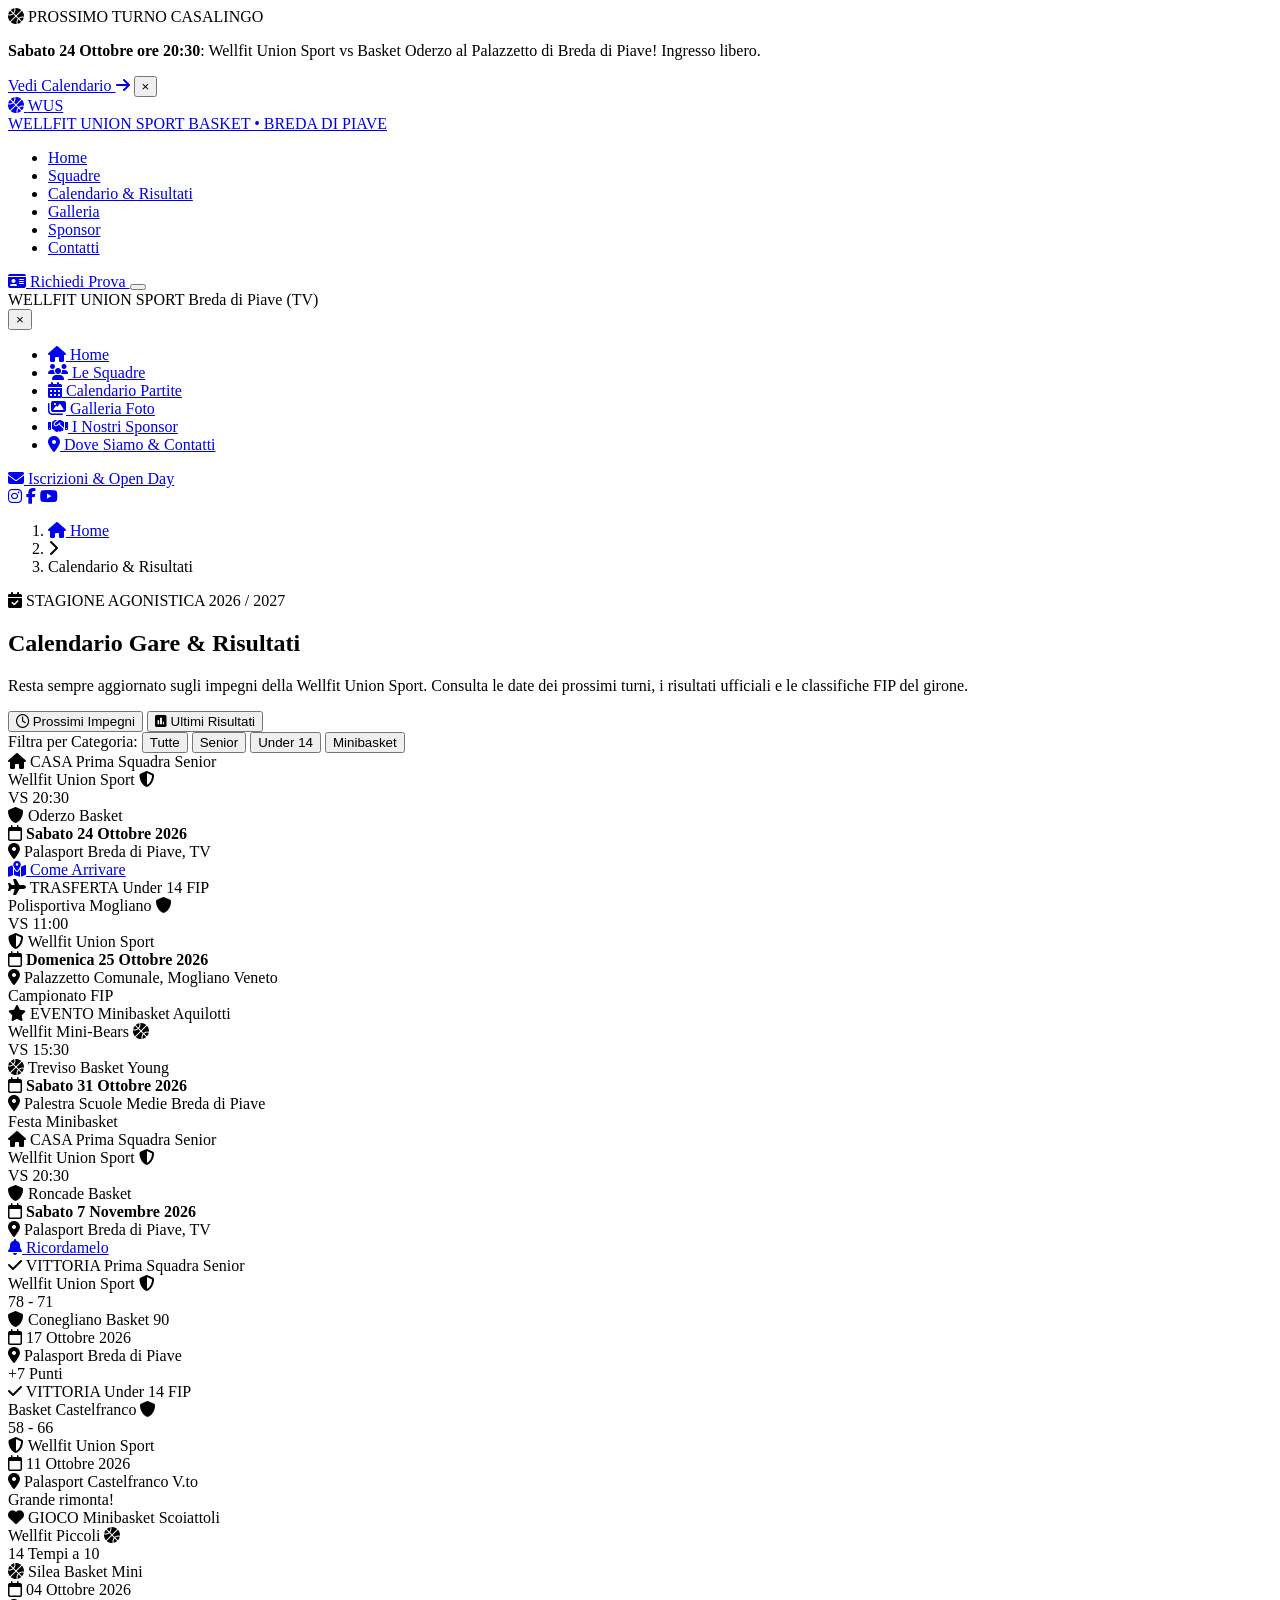
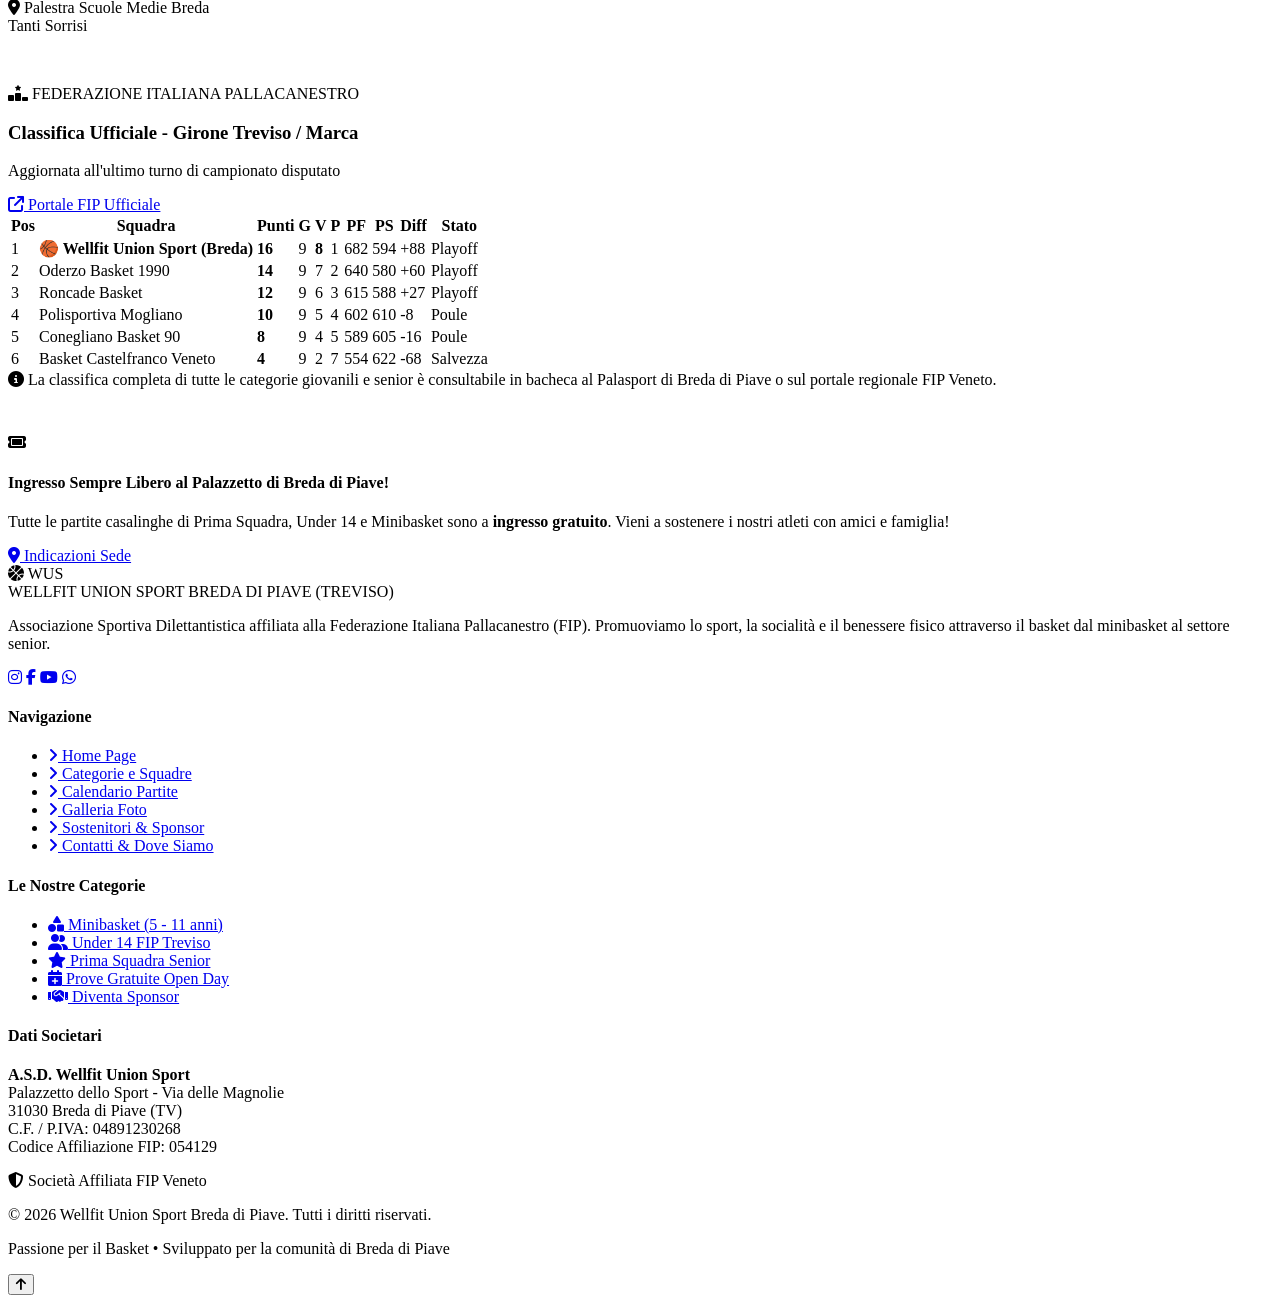
==== calendario.html @ 233f5c5e "Add files via upload" ====
<!DOCTYPE html>
<html lang="it">
<head>
  <meta charset="UTF-8">
  <meta name="viewport" content="width=device-width, initial-scale=1.0">
  <title>Calendario Partite & Classifiche FIP | Wellfit Union Sport Basket</title>
  <meta name="description" content="Calendario completo delle gare, risultati e classifiche ufficiali FIP della Wellfit Union Sport Basket Breda di Piave. Prima Squadra Senior, Under 14 e Minibasket.">
  <meta name="keywords" content="Calendario Basket Treviso, Partite Wellfit Union Sport, Risultati Basket Breda di Piave, Classifica FIP Treviso">
  
  <!-- Open Graph -->
  <meta property="og:title" content="Calendario Partite & Risultati | Wellfit Union Sport">
  <meta property="og:description" content="Tutte le date, gli orari e i risultati delle partite della Wellfit Union Sport al Palazzetto di Breda di Piave e in trasferta.">
  <meta property="og:type" content="website">
  <meta property="og:image" content="assets/images/gallery_action.jpg">

  <!-- Google Fonts: Outfit & Inter -->
  <link rel="preconnect" href="https://fonts.googleapis.com">
  <link rel="preconnect" href="https://fonts.gstatic.com" crossorigin>
  <link href="https://fonts.googleapis.com/css2?family=Inter:wght@300;400;500;600;700&family=Outfit:wght@500;600;700;800;900&display=swap" rel="stylesheet">

  <!-- FontAwesome Icons -->
  <link rel="stylesheet" href="https://cdnjs.cloudflare.com/ajax/libs/font-awesome/6.5.1/css/all.min.css" integrity="sha512-DTOQO9RWCH3ppGqcWaEA1BIZOC6xxalwEsw9c2QQeAIftl+Vegovlnee1c9QX4TctnWMn13TZye+giMm8e2LwA==" crossorigin="anonymous" referrerpolicy="no-referrer" />

  <!-- Main Stylesheet -->
  <link rel="stylesheet" href="css/style.css">
  <link rel="icon" href="data:image/svg+xml,<svg xmlns=%22http://www.w3.org/2000/svg%22 viewBox=%220 0 100 100%22><text y=%22.9em%22 font-size=%2290%22>🏀</text></svg>">
</head>
<body>

  <!-- Top Announcement Bar -->
  <div class="top-announcement-bar" id="announcementBar">
    <div class="container announcement-inner">
      <span class="announcement-badge"><i class="fa-solid fa-basketball fa-spin"></i> PROSSIMO TURNO CASALINGO</span>
      <p class="announcement-text">
        <strong>Sabato 24 Ottobre ore 20:30</strong>: Wellfit Union Sport vs Basket Oderzo al Palazzetto di Breda di Piave! Ingresso libero.
      </p>
      <a href="calendario.html" class="announcement-link">Vedi Calendario <i class="fa-solid fa-arrow-right"></i></a>
      <button class="announcement-close" id="closeAnnouncement" aria-label="Chiudi avviso">&times;</button>
    </div>
  </div>

  <!-- Main Navigation Bar -->
  <header class="site-header" id="mainHeader">
    <div class="container header-container">
      <a href="index.html" class="brand-logo" aria-label="Wellfit Union Sport Home">
        <div class="logo-shield">
          <i class="fa-solid fa-basketball logo-ball-icon"></i>
          <span class="logo-wings">WUS</span>
        </div>
        <div class="brand-text">
          <span class="brand-name">WELLFIT <span class="accent-color">UNION SPORT</span></span>
          <span class="brand-sub">BASKET • BREDA DI PIAVE</span>
        </div>
      </a>

      <!-- Desktop Nav -->
      <nav class="desktop-nav" aria-label="Navigazione principale">
        <ul class="nav-links">
          <li><a href="index.html" class="nav-link">Home</a></li>
          <li><a href="squadre.html" class="nav-link">Squadre</a></li>
          <li><a href="calendario.html" class="nav-link active">Calendario & Risultati</a></li>
          <li><a href="galleria.html" class="nav-link">Galleria</a></li>
          <li><a href="sponsor.html" class="nav-link">Sponsor</a></li>
          <li><a href="contatti.html" class="nav-link">Contatti</a></li>
        </ul>
      </nav>

      <div class="header-actions">
        <a href="contatti.html" class="btn btn-primary btn-sm header-cta">
          <i class="fa-solid fa-id-card"></i> Richiedi Prova
        </a>
        <button class="mobile-toggle-btn" id="mobileMenuBtn" aria-label="Apri menu navigazione">
          <span class="bar"></span>
          <span class="bar"></span>
          <span class="bar"></span>
        </button>
      </div>
    </div>

    <!-- Mobile Navigation Drawer -->
    <div class="mobile-drawer" id="mobileDrawer">
      <div class="mobile-drawer-header">
        <div class="brand-text">
          <span class="brand-name">WELLFIT <span class="accent-color">UNION SPORT</span></span>
          <span class="brand-sub">Breda di Piave (TV)</span>
        </div>
        <button class="drawer-close-btn" id="closeDrawerBtn" aria-label="Chiudi menu">&times;</button>
      </div>
      <ul class="mobile-nav-links">
        <li><a href="index.html" class="mobile-nav-link"><i class="fa-solid fa-house"></i> Home</a></li>
        <li><a href="squadre.html" class="mobile-nav-link"><i class="fa-solid fa-users"></i> Le Squadre</a></li>
        <li><a href="calendario.html" class="mobile-nav-link active"><i class="fa-solid fa-calendar-days"></i> Calendario Partite</a></li>
        <li><a href="galleria.html" class="mobile-nav-link"><i class="fa-solid fa-images"></i> Galleria Foto</a></li>
        <li><a href="sponsor.html" class="mobile-nav-link"><i class="fa-solid fa-handshake"></i> I Nostri Sponsor</a></li>
        <li><a href="contatti.html" class="mobile-nav-link"><i class="fa-solid fa-location-dot"></i> Dove Siamo & Contatti</a></li>
      </ul>
      <div class="mobile-drawer-footer">
        <a href="contatti.html" class="btn btn-primary btn-block">
          <i class="fa-solid fa-envelope"></i> Iscrizioni & Open Day
        </a>
        <div class="mobile-socials">
          <a href="https://instagram.com" target="_blank" rel="noopener" aria-label="Instagram"><i class="fa-brands fa-instagram"></i></a>
          <a href="https://facebook.com" target="_blank" rel="noopener" aria-label="Facebook"><i class="fa-brands fa-facebook-f"></i></a>
          <a href="https://youtube.com" target="_blank" rel="noopener" aria-label="YouTube"><i class="fa-brands fa-youtube"></i></a>
        </div>
      </div>
    </div>
    <div class="mobile-overlay" id="mobileOverlay"></div>
  </header>

  <main>
    <!-- Subpage Banner -->
    <section class="page-banner">
      <div class="container page-banner-inner">
        <nav class="breadcrumb-nav" aria-label="Percorso di navigazione">
          <ol class="breadcrumb-list">
            <li><a href="index.html"><i class="fa-solid fa-house"></i> Home</a></li>
            <li class="separator"><i class="fa-solid fa-chevron-right"></i></li>
            <li class="active">Calendario & Risultati</li>
          </ol>
        </nav>
        <span class="page-banner-badge"><i class="fa-solid fa-calendar-check"></i> STAGIONE AGONISTICA 2026 / 2027</span>
        <h1 class="page-banner-title">Calendario <span class="gradient-text">Gare & Risultati</span></h1>
        <p class="page-banner-desc">
          Resta sempre aggiornato sugli impegni della Wellfit Union Sport. Consulta le date dei prossimi turni, i risultati ufficiali e le classifiche FIP del girone.
        </p>
      </div>
    </section>

    <!-- Calendario Gare e Risultati -->
    <section class="section section-calendar" id="calendario">
      <div class="container">
        
        <!-- Match Tabs Control -->
        <div class="schedule-controls">
          <div class="tab-group" role="tablist">
            <button class="tab-btn active" data-filter-status="upcoming" role="tab" aria-selected="true">
              <i class="fa-regular fa-clock"></i> Prossimi Impegni
            </button>
            <button class="tab-btn" data-filter-status="results" role="tab" aria-selected="false">
              <i class="fa-solid fa-square-poll-vertical"></i> Ultimi Risultati
            </button>
          </div>

          <div class="category-filters">
            <span class="filter-label">Filtra per Categoria:</span>
            <button class="filter-pill active" data-category-filter="all">Tutte</button>
            <button class="filter-pill" data-category-filter="senior">Senior</button>
            <button class="filter-pill" data-category-filter="under14">Under 14</button>
            <button class="filter-pill" data-category-filter="minibasket">Minibasket</button>
          </div>
        </div>

        <!-- Matches Cards Container -->
        <div class="matches-list" id="matchesContainer">
          
          <!-- Upcoming 1 (Senior - Casa) -->
          <div class="match-card upcoming" data-team="senior">
            <div class="match-status-col">
              <span class="match-badge badge-home"><i class="fa-solid fa-house"></i> CASA</span>
              <span class="match-category">Prima Squadra Senior</span>
            </div>
            <div class="match-teams-col">
              <div class="team-side team-home">
                <span class="team-name highlight">Wellfit Union Sport</span>
                <span class="team-logo-small"><i class="fa-solid fa-shield-halved"></i></span>
              </div>
              <div class="match-vs-box">
                <span class="vs-text">VS</span>
                <span class="match-time-tag">20:30</span>
              </div>
              <div class="team-side team-away">
                <span class="team-logo-small"><i class="fa-solid fa-shield"></i></span>
                <span class="team-name">Oderzo Basket</span>
              </div>
            </div>
            <div class="match-meta-col">
              <div class="meta-row"><i class="fa-regular fa-calendar"></i> <strong>Sabato 24 Ottobre 2026</strong></div>
              <div class="meta-row"><i class="fa-solid fa-location-dot"></i> Palasport Breda di Piave, TV</div>
            </div>
            <div class="match-action-col">
              <a href="contatti.html" class="btn btn-outline btn-xs"><i class="fa-solid fa-map-location-dot"></i> Come Arrivare</a>
            </div>
          </div>

          <!-- Upcoming 2 (Under 14 - Trasferta) -->
          <div class="match-card upcoming" data-team="under14">
            <div class="match-status-col">
              <span class="match-badge badge-away"><i class="fa-solid fa-plane"></i> TRASFERTA</span>
              <span class="match-category">Under 14 FIP</span>
            </div>
            <div class="match-teams-col">
              <div class="team-side team-home">
                <span class="team-name">Polisportiva Mogliano</span>
                <span class="team-logo-small"><i class="fa-solid fa-shield"></i></span>
              </div>
              <div class="match-vs-box">
                <span class="vs-text">VS</span>
                <span class="match-time-tag">11:00</span>
              </div>
              <div class="team-side team-away">
                <span class="team-logo-small"><i class="fa-solid fa-shield-halved"></i></span>
                <span class="team-name highlight">Wellfit Union Sport</span>
              </div>
            </div>
            <div class="match-meta-col">
              <div class="meta-row"><i class="fa-regular fa-calendar"></i> <strong>Domenica 25 Ottobre 2026</strong></div>
              <div class="meta-row"><i class="fa-solid fa-location-dot"></i> Palazzetto Comunale, Mogliano Veneto</div>
            </div>
            <div class="match-action-col">
              <span class="badge-tag info">Campionato FIP</span>
            </div>
          </div>

          <!-- Upcoming 3 (Minibasket - Casa) -->
          <div class="match-card upcoming" data-team="minibasket">
            <div class="match-status-col">
              <span class="match-badge badge-home"><i class="fa-solid fa-star"></i> EVENTO</span>
              <span class="match-category">Minibasket Aquilotti</span>
            </div>
            <div class="match-teams-col">
              <div class="team-side team-home">
                <span class="team-name highlight">Wellfit Mini-Bears</span>
                <span class="team-logo-small"><i class="fa-solid fa-basketball"></i></span>
              </div>
              <div class="match-vs-box">
                <span class="vs-text">VS</span>
                <span class="match-time-tag">15:30</span>
              </div>
              <div class="team-side team-away">
                <span class="team-logo-small"><i class="fa-solid fa-basketball"></i></span>
                <span class="team-name">Treviso Basket Young</span>
              </div>
            </div>
            <div class="match-meta-col">
              <div class="meta-row"><i class="fa-regular fa-calendar"></i> <strong>Sabato 31 Ottobre 2026</strong></div>
              <div class="meta-row"><i class="fa-solid fa-location-dot"></i> Palestra Scuole Medie Breda di Piave</div>
            </div>
            <div class="match-action-col">
              <span class="badge-tag accent">Festa Minibasket</span>
            </div>
          </div>

          <!-- Upcoming 4 (Senior - Casa) -->
          <div class="match-card upcoming" data-team="senior">
            <div class="match-status-col">
              <span class="match-badge badge-home"><i class="fa-solid fa-house"></i> CASA</span>
              <span class="match-category">Prima Squadra Senior</span>
            </div>
            <div class="match-teams-col">
              <div class="team-side team-home">
                <span class="team-name highlight">Wellfit Union Sport</span>
                <span class="team-logo-small"><i class="fa-solid fa-shield-halved"></i></span>
              </div>
              <div class="match-vs-box">
                <span class="vs-text">VS</span>
                <span class="match-time-tag">20:30</span>
              </div>
              <div class="team-side team-away">
                <span class="team-logo-small"><i class="fa-solid fa-shield"></i></span>
                <span class="team-name">Roncade Basket</span>
              </div>
            </div>
            <div class="match-meta-col">
              <div class="meta-row"><i class="fa-regular fa-calendar"></i> <strong>Sabato 7 Novembre 2026</strong></div>
              <div class="meta-row"><i class="fa-solid fa-location-dot"></i> Palasport Breda di Piave, TV</div>
            </div>
            <div class="match-action-col">
              <a href="contatti.html" class="btn btn-outline btn-xs"><i class="fa-solid fa-bell"></i> Ricordamelo</a>
            </div>
          </div>

          <!-- Result 1 (Senior - Won) -->
          <div class="match-card result hidden" data-team="senior">
            <div class="match-status-col">
              <span class="match-badge badge-win"><i class="fa-solid fa-check"></i> VITTORIA</span>
              <span class="match-category">Prima Squadra Senior</span>
            </div>
            <div class="match-teams-col">
              <div class="team-side team-home">
                <span class="team-name highlight">Wellfit Union Sport</span>
                <span class="team-logo-small"><i class="fa-solid fa-shield-halved"></i></span>
              </div>
              <div class="match-score-box win-highlight">
                <span class="score-number">78</span>
                <span class="score-dash">-</span>
                <span class="score-number">71</span>
              </div>
              <div class="team-side team-away">
                <span class="team-logo-small"><i class="fa-solid fa-shield"></i></span>
                <span class="team-name">Conegliano Basket 90</span>
              </div>
            </div>
            <div class="match-meta-col">
              <div class="meta-row"><i class="fa-regular fa-calendar"></i> 17 Ottobre 2026</div>
              <div class="meta-row"><i class="fa-solid fa-location-dot"></i> Palasport Breda di Piave</div>
            </div>
            <div class="match-action-col">
              <span class="badge-tag win">+7 Punti</span>
            </div>
          </div>

          <!-- Result 2 (Under 14 - Won) -->
          <div class="match-card result hidden" data-team="under14">
            <div class="match-status-col">
              <span class="match-badge badge-win"><i class="fa-solid fa-check"></i> VITTORIA</span>
              <span class="match-category">Under 14 FIP</span>
            </div>
            <div class="match-teams-col">
              <div class="team-side team-home">
                <span class="team-name">Basket Castelfranco</span>
                <span class="team-logo-small"><i class="fa-solid fa-shield"></i></span>
              </div>
              <div class="match-score-box win-highlight">
                <span class="score-number">58</span>
                <span class="score-dash">-</span>
                <span class="score-number">66</span>
              </div>
              <div class="team-side team-away">
                <span class="team-logo-small"><i class="fa-solid fa-shield-halved"></i></span>
                <span class="team-name highlight">Wellfit Union Sport</span>
              </div>
            </div>
            <div class="match-meta-col">
              <div class="meta-row"><i class="fa-regular fa-calendar"></i> 11 Ottobre 2026</div>
              <div class="meta-row"><i class="fa-solid fa-location-dot"></i> Palasport Castelfranco V.to</div>
            </div>
            <div class="match-action-col">
              <span class="badge-tag win">Grande rimonta!</span>
            </div>
          </div>

          <!-- Result 3 (Minibasket - Amichevole) -->
          <div class="match-card result hidden" data-team="minibasket">
            <div class="match-status-col">
              <span class="match-badge badge-fun"><i class="fa-solid fa-heart"></i> GIOCO</span>
              <span class="match-category">Minibasket Scoiattoli</span>
            </div>
            <div class="match-teams-col">
              <div class="team-side team-home">
                <span class="team-name highlight">Wellfit Piccoli</span>
                <span class="team-logo-small"><i class="fa-solid fa-basketball"></i></span>
              </div>
              <div class="match-score-box">
                <span class="score-label">14 Tempi a 10</span>
              </div>
              <div class="team-side team-away">
                <span class="team-logo-small"><i class="fa-solid fa-basketball"></i></span>
                <span class="team-name">Silea Basket Mini</span>
              </div>
            </div>
            <div class="match-meta-col">
              <div class="meta-row"><i class="fa-regular fa-calendar"></i> 04 Ottobre 2026</div>
              <div class="meta-row"><i class="fa-solid fa-location-dot"></i> Palestra Scuole Medie Breda</div>
            </div>
            <div class="match-action-col">
              <span class="badge-tag accent">Tanti Sorrisi</span>
            </div>
          </div>

        </div>

        <!-- Sezione Classifiche con Tabella FIP -->
        <div class="standings-wrapper" id="classifiche" style="margin-top: 50px;">
          <div class="standings-header">
            <div class="standings-title-box">
              <span class="standings-tag"><i class="fa-solid fa-ranking-star"></i> FEDERAZIONE ITALIANA PALLACANESTRO</span>
              <h3 class="standings-title">Classifica Ufficiale - Girone Treviso / Marca</h3>
              <p class="standings-sub">Aggiornata all'ultimo turno di campionato disputato</p>
            </div>
            <a href="https://www.fip.it" target="_blank" rel="noopener noreferrer" class="btn btn-outline btn-sm fip-ext-link">
              <i class="fa-solid fa-arrow-up-right-from-square"></i> Portale FIP Ufficiale
            </a>
          </div>

          <div class="table-responsive">
            <table class="standings-table" aria-label="Classifica campionato">
              <thead>
                <tr>
                  <th scope="col" class="text-center">Pos</th>
                  <th scope="col">Squadra</th>
                  <th scope="col" class="text-center">Punti</th>
                  <th scope="col" class="text-center">G</th>
                  <th scope="col" class="text-center">V</th>
                  <th scope="col" class="text-center">P</th>
                  <th scope="col" class="text-center mobile-hide">PF</th>
                  <th scope="col" class="text-center mobile-hide">PS</th>
                  <th scope="col" class="text-center">Diff</th>
                  <th scope="col" class="text-center">Stato</th>
                </tr>
              </thead>
              <tbody>
                <tr class="highlight-row">
                  <td class="text-center pos-col"><span class="pos-badge pos-1">1</span></td>
                  <td class="team-cell">
                    <strong>🏀 Wellfit Union Sport (Breda)</strong>
                  </td>
                  <td class="text-center pts-col"><strong>16</strong></td>
                  <td class="text-center">9</td>
                  <td class="text-center text-success"><strong>8</strong></td>
                  <td class="text-center text-danger">1</td>
                  <td class="text-center mobile-hide">682</td>
                  <td class="text-center mobile-hide">594</td>
                  <td class="text-center text-success">+88</td>
                  <td class="text-center"><span class="table-status-pill playoff">Playoff</span></td>
                </tr>
                <tr>
                  <td class="text-center pos-col"><span class="pos-badge">2</span></td>
                  <td class="team-cell">Oderzo Basket 1990</td>
                  <td class="text-center pts-col"><strong>14</strong></td>
                  <td class="text-center">9</td>
                  <td class="text-center">7</td>
                  <td class="text-center">2</td>
                  <td class="text-center mobile-hide">640</td>
                  <td class="text-center mobile-hide">580</td>
                  <td class="text-center text-success">+60</td>
                  <td class="text-center"><span class="table-status-pill playoff">Playoff</span></td>
                </tr>
                <tr>
                  <td class="text-center pos-col"><span class="pos-badge">3</span></td>
                  <td class="team-cell">Roncade Basket</td>
                  <td class="text-center pts-col"><strong>12</strong></td>
                  <td class="text-center">9</td>
                  <td class="text-center">6</td>
                  <td class="text-center">3</td>
                  <td class="text-center mobile-hide">615</td>
                  <td class="text-center mobile-hide">588</td>
                  <td class="text-center text-success">+27</td>
                  <td class="text-center"><span class="table-status-pill playoff">Playoff</span></td>
                </tr>
                <tr>
                  <td class="text-center pos-col"><span class="pos-badge">4</span></td>
                  <td class="team-cell">Polisportiva Mogliano</td>
                  <td class="text-center pts-col"><strong>10</strong></td>
                  <td class="text-center">9</td>
                  <td class="text-center">5</td>
                  <td class="text-center">4</td>
                  <td class="text-center mobile-hide">602</td>
                  <td class="text-center mobile-hide">610</td>
                  <td class="text-center text-danger">-8</td>
                  <td class="text-center"><span class="table-status-pill">Poule</span></td>
                </tr>
                <tr>
                  <td class="text-center pos-col"><span class="pos-badge">5</span></td>
                  <td class="team-cell">Conegliano Basket 90</td>
                  <td class="text-center pts-col"><strong>8</strong></td>
                  <td class="text-center">9</td>
                  <td class="text-center">4</td>
                  <td class="text-center">5</td>
                  <td class="text-center mobile-hide">589</td>
                  <td class="text-center mobile-hide">605</td>
                  <td class="text-center text-danger">-16</td>
                  <td class="text-center"><span class="table-status-pill">Poule</span></td>
                </tr>
                <tr>
                  <td class="text-center pos-col"><span class="pos-badge">6</span></td>
                  <td class="team-cell">Basket Castelfranco Veneto</td>
                  <td class="text-center pts-col"><strong>4</strong></td>
                  <td class="text-center">9</td>
                  <td class="text-center">2</td>
                  <td class="text-center">7</td>
                  <td class="text-center mobile-hide">554</td>
                  <td class="text-center mobile-hide">622</td>
                  <td class="text-center text-danger">-68</td>
                  <td class="text-center"><span class="table-status-pill">Salvezza</span></td>
                </tr>
              </tbody>
            </table>
          </div>
          <div class="standings-footer-note">
            <i class="fa-solid fa-circle-info"></i> La classifica completa di tutte le categorie giovanili e senior è consultabile in bacheca al Palasport di Breda di Piave o sul portale regionale FIP Veneto.
          </div>
        </div>

        <!-- Info Palasport per i Tifosi -->
        <div class="open-day-banner" style="margin-top: 45px;">
          <div class="banner-icon"><i class="fa-solid fa-ticket"></i></div>
          <div class="banner-text">
            <h4>Ingresso Sempre Libero al Palazzetto di Breda di Piave!</h4>
            <p>Tutte le partite casalinghe di Prima Squadra, Under 14 e Minibasket sono a <strong>ingresso gratuito</strong>. Vieni a sostenere i nostri atleti con amici e famiglia!</p>
          </div>
          <a href="contatti.html" class="btn btn-primary banner-cta"><i class="fa-solid fa-location-dot"></i> Indicazioni Sede</a>
        </div>

      </div>
    </section>
  </main>

  <!-- Footer -->
  <footer class="site-footer">
    <div class="container">
      <div class="footer-top-grid">
        <div class="footer-col footer-about">
          <div class="brand-logo footer-logo">
            <div class="logo-shield">
              <i class="fa-solid fa-basketball logo-ball-icon"></i>
              <span class="logo-wings">WUS</span>
            </div>
            <div class="brand-text">
              <span class="brand-name">WELLFIT <span class="accent-color">UNION SPORT</span></span>
              <span class="brand-sub">BREDA DI PIAVE (TREVISO)</span>
            </div>
          </div>
          <p class="footer-desc">
            Associazione Sportiva Dilettantistica affiliata alla Federazione Italiana Pallacanestro (FIP). Promuoviamo lo sport, la socialità e il benessere fisico attraverso il basket dal minibasket al settore senior.
          </p>
          <div class="footer-social-icons">
            <a href="https://instagram.com" target="_blank" rel="noopener" aria-label="Instagram"><i class="fa-brands fa-instagram"></i></a>
            <a href="https://facebook.com" target="_blank" rel="noopener" aria-label="Facebook"><i class="fa-brands fa-facebook-f"></i></a>
            <a href="https://youtube.com" target="_blank" rel="noopener" aria-label="YouTube"><i class="fa-brands fa-youtube"></i></a>
            <a href="https://wa.me/393471234567" target="_blank" rel="noopener" aria-label="WhatsApp"><i class="fa-brands fa-whatsapp"></i></a>
          </div>
        </div>

        <div class="footer-col">
          <h4 class="footer-title">Navigazione</h4>
          <ul class="footer-links">
            <li><a href="index.html"><i class="fa-solid fa-angle-right"></i> Home Page</a></li>
            <li><a href="squadre.html"><i class="fa-solid fa-angle-right"></i> Categorie e Squadre</a></li>
            <li><a href="calendario.html"><i class="fa-solid fa-angle-right"></i> Calendario Partite</a></li>
            <li><a href="galleria.html"><i class="fa-solid fa-angle-right"></i> Galleria Foto</a></li>
            <li><a href="sponsor.html"><i class="fa-solid fa-angle-right"></i> Sostenitori & Sponsor</a></li>
            <li><a href="contatti.html"><i class="fa-solid fa-angle-right"></i> Contatti & Dove Siamo</a></li>
          </ul>
        </div>

        <div class="footer-col">
          <h4 class="footer-title">Le Nostre Categorie</h4>
          <ul class="footer-links">
            <li><a href="squadre.html" class="cta-preselect" data-category-select="minibasket"><i class="fa-solid fa-shapes"></i> Minibasket (5 - 11 anni)</a></li>
            <li><a href="squadre.html" class="cta-preselect" data-category-select="under14"><i class="fa-solid fa-user-group"></i> Under 14 FIP Treviso</a></li>
            <li><a href="squadre.html" class="cta-preselect" data-category-select="senior"><i class="fa-solid fa-star"></i> Prima Squadra Senior</a></li>
            <li><a href="contatti.html"><i class="fa-solid fa-calendar-plus"></i> Prove Gratuite Open Day</a></li>
            <li><a href="sponsor.html"><i class="fa-solid fa-handshake"></i> Diventa Sponsor</a></li>
          </ul>
        </div>

        <div class="footer-col">
          <h4 class="footer-title">Dati Societari</h4>
          <p class="footer-tax-info">
            <strong>A.S.D. Wellfit Union Sport</strong><br>
            Palazzetto dello Sport - Via delle Magnolie<br>
            31030 Breda di Piave (TV)<br>
            C.F. / P.IVA: 04891230268<br>
            Codice Affiliazione FIP: 054129
          </p>
          <div class="fip-logo-badge">
            <i class="fa-solid fa-shield-halved"></i> Società Affiliata FIP Veneto
          </div>
        </div>
      </div>

      <div class="footer-bottom-bar">
        <p>&copy; 2026 Wellfit Union Sport Breda di Piave. Tutti i diritti riservati.</p>
        <p class="footer-credits">
          Passione per il Basket • Sviluppato per la comunità di Breda di Piave
        </p>
      </div>
    </div>
  </footer>

  <!-- Toast Notification System -->
  <div class="toast-container" id="toastContainer"></div>

  <!-- Back to top button -->
  <button class="back-to-top" id="backToTopBtn" aria-label="Torna su">
    <i class="fa-solid fa-arrow-up"></i>
  </button>

  <!-- JavaScript Script -->
  <script src="js/main.js"></script>
</body>
</html>
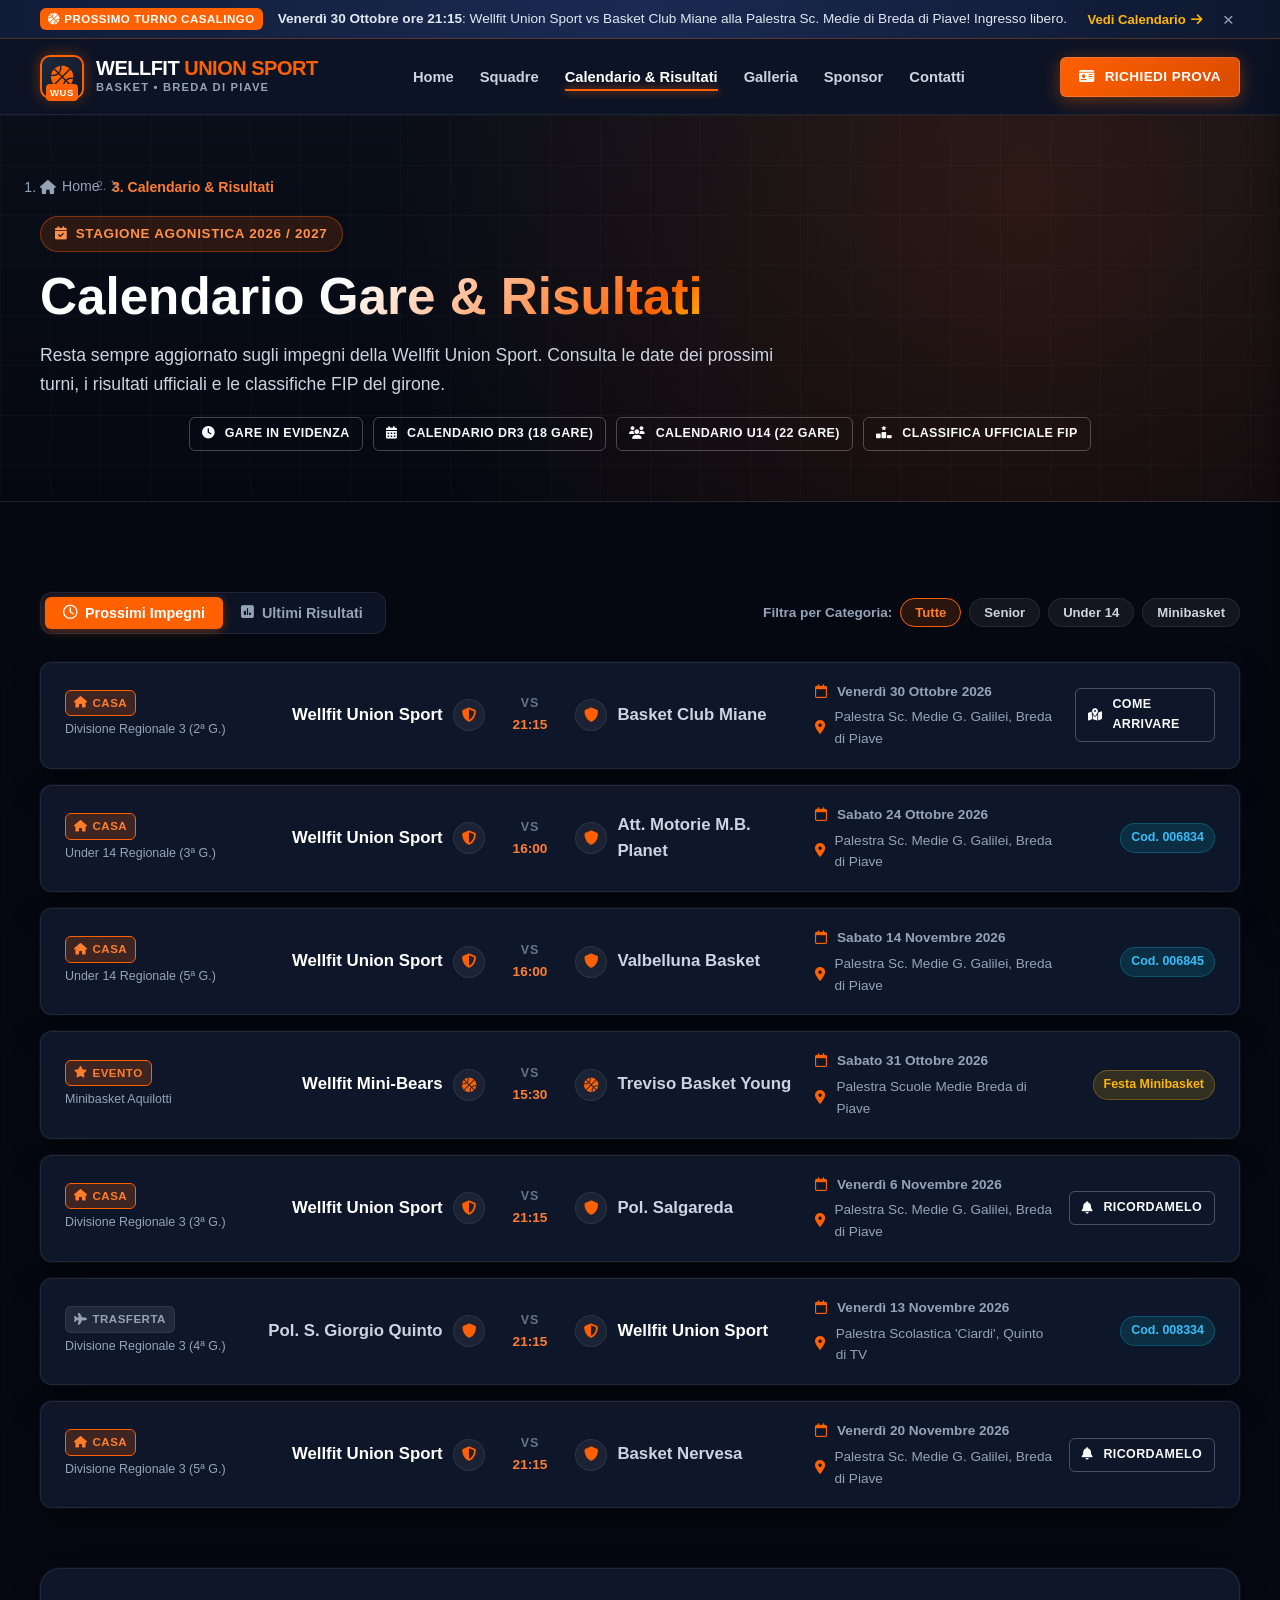
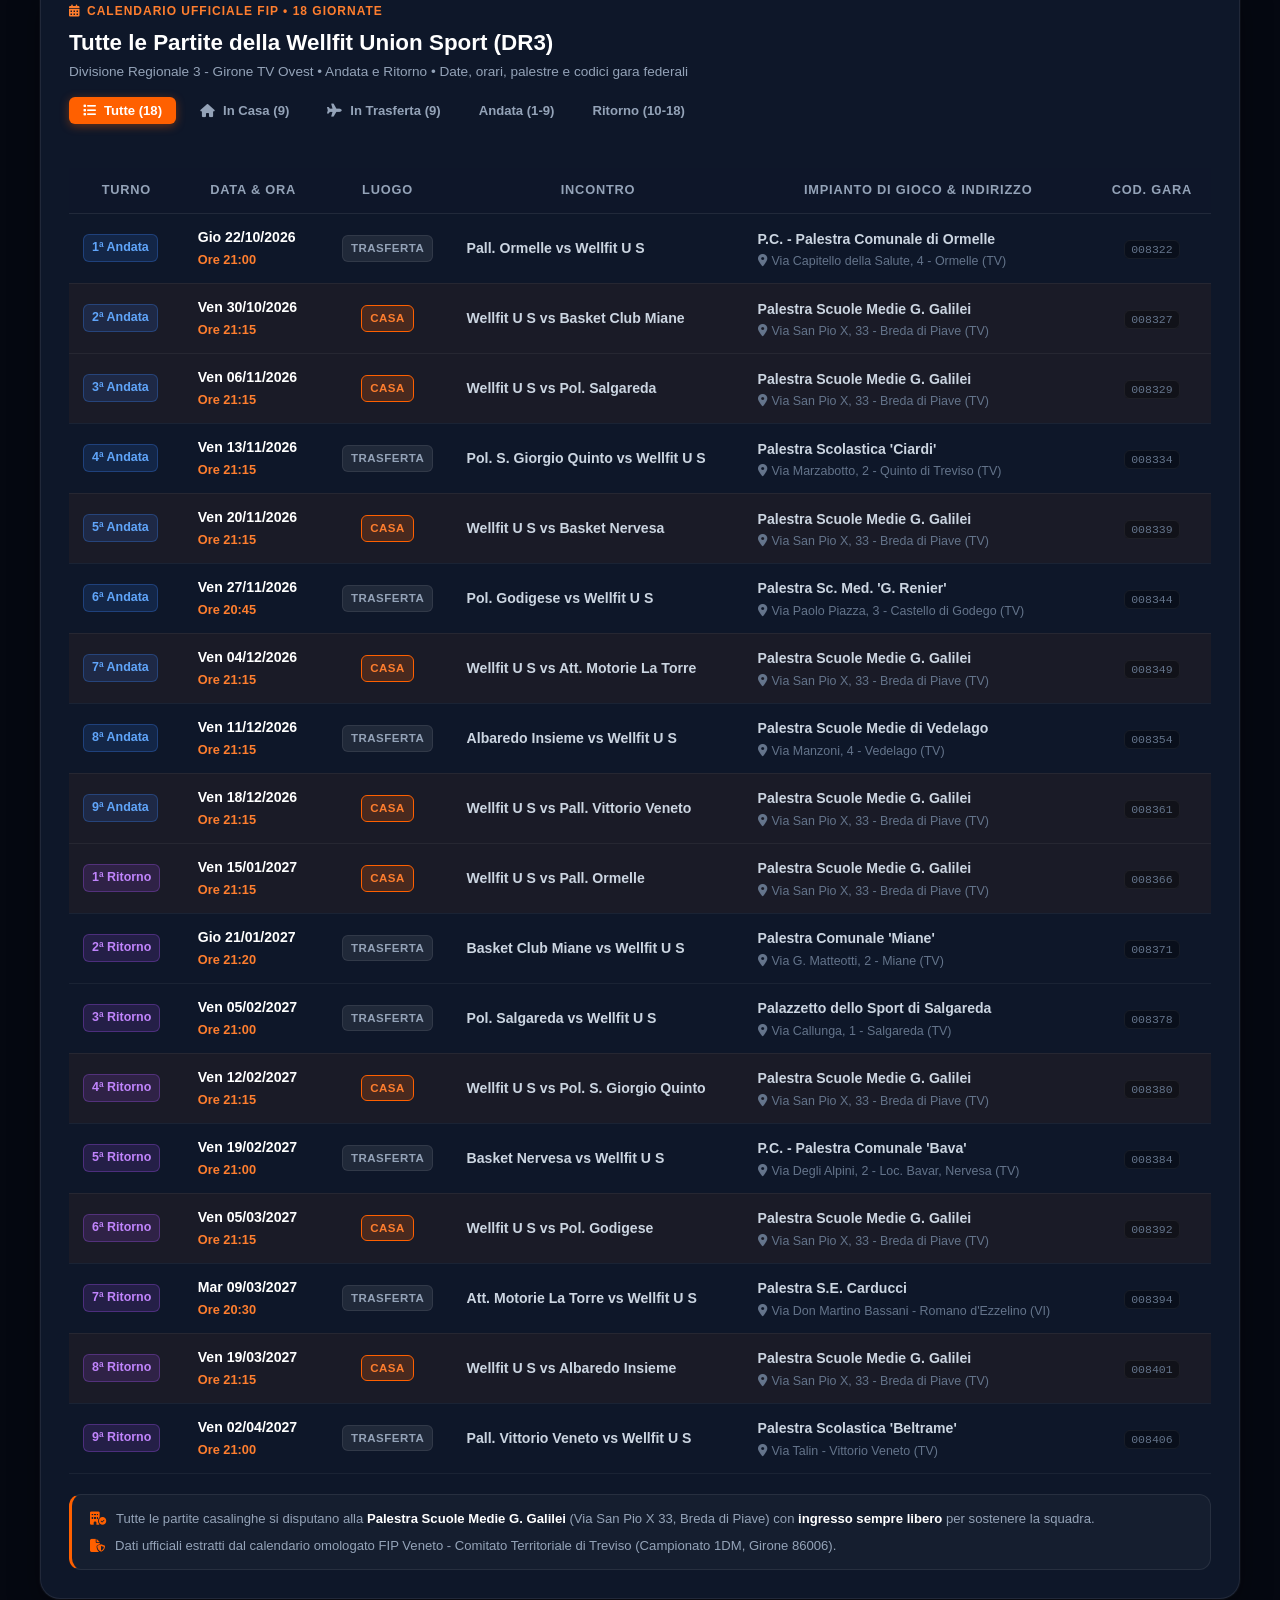
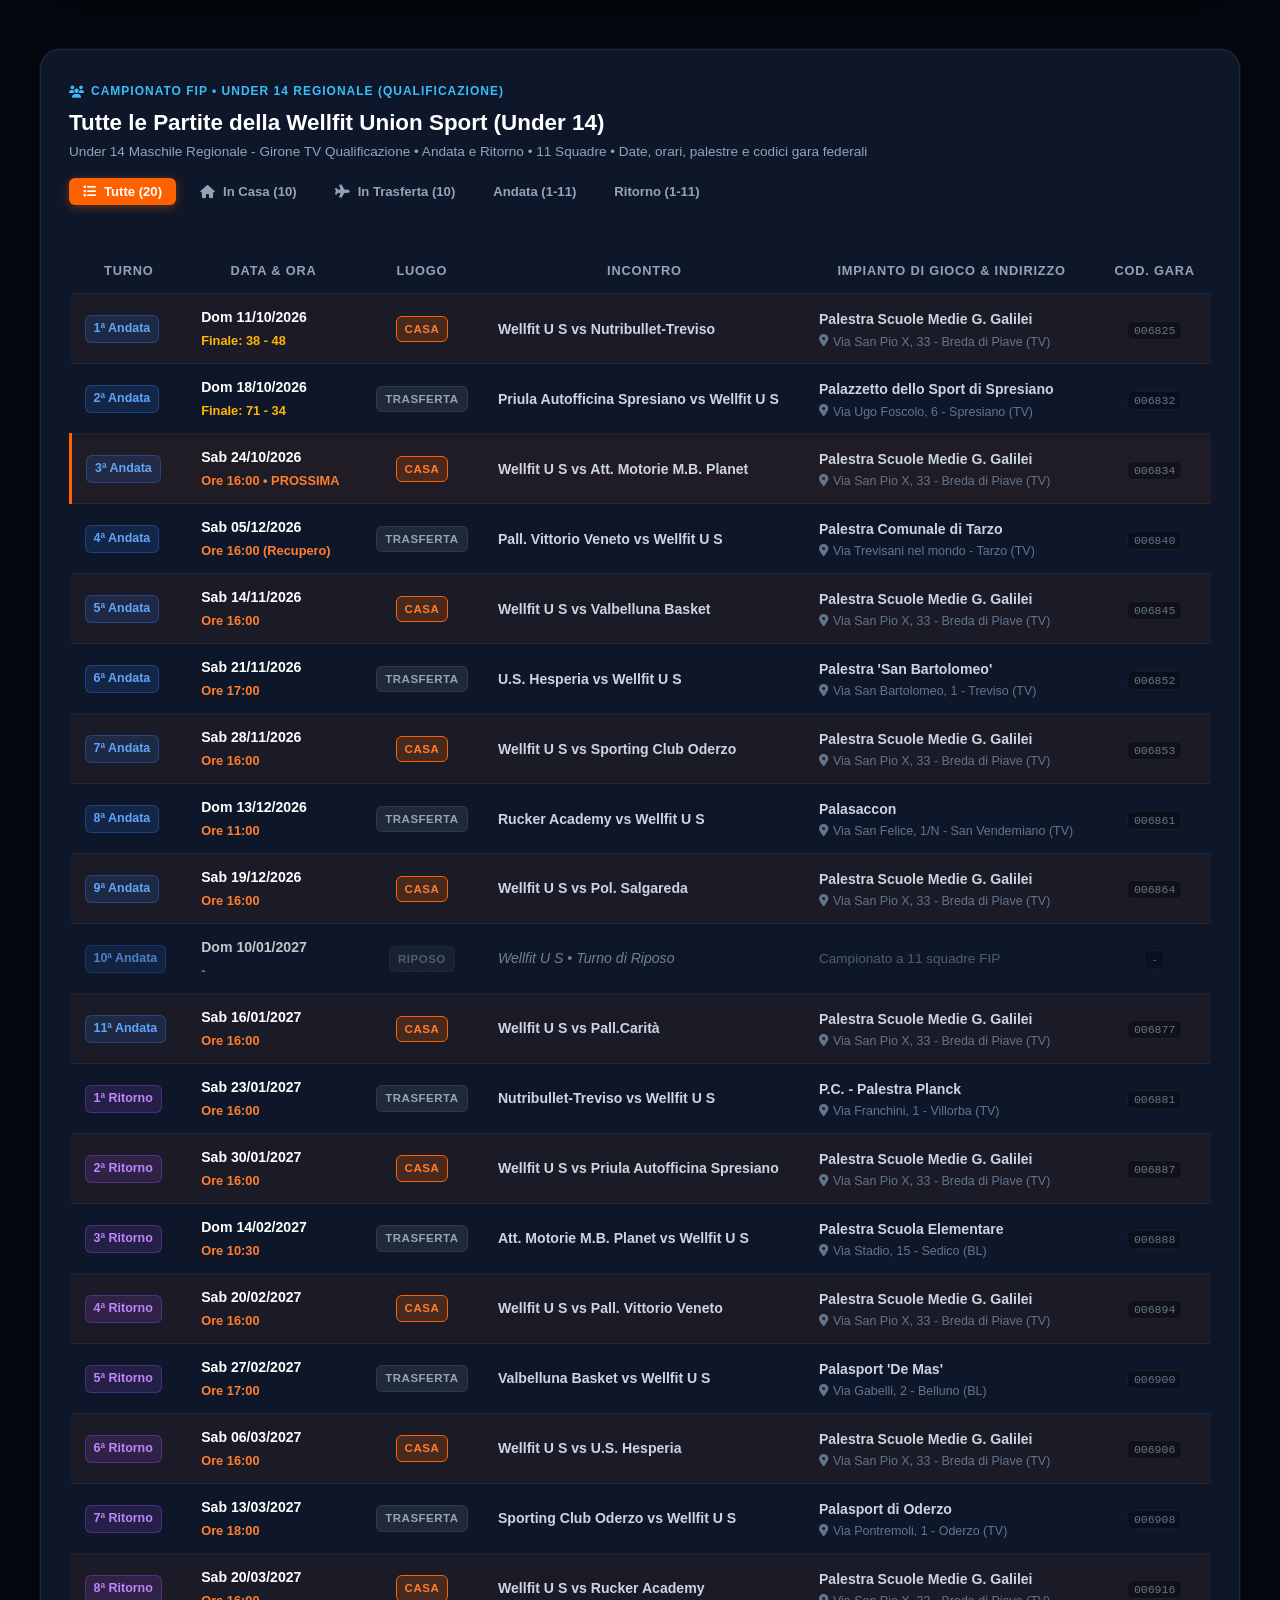
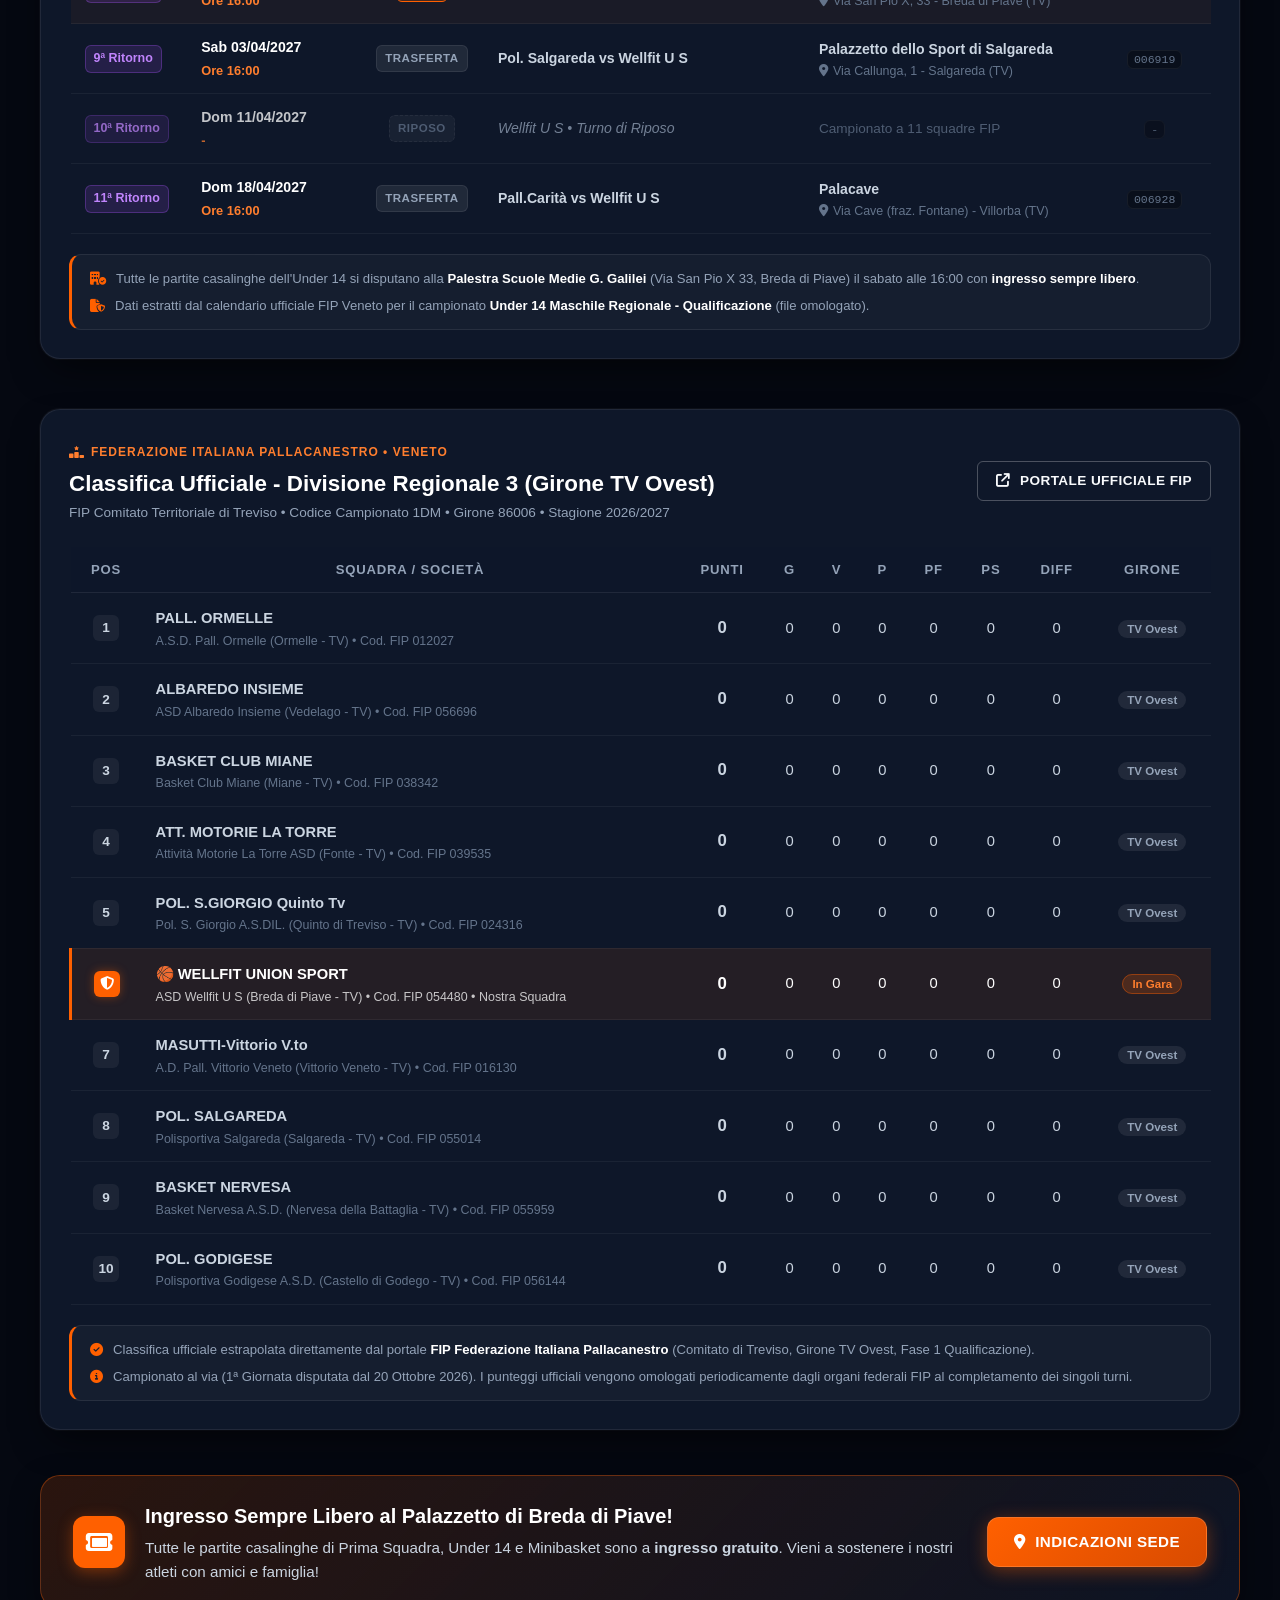
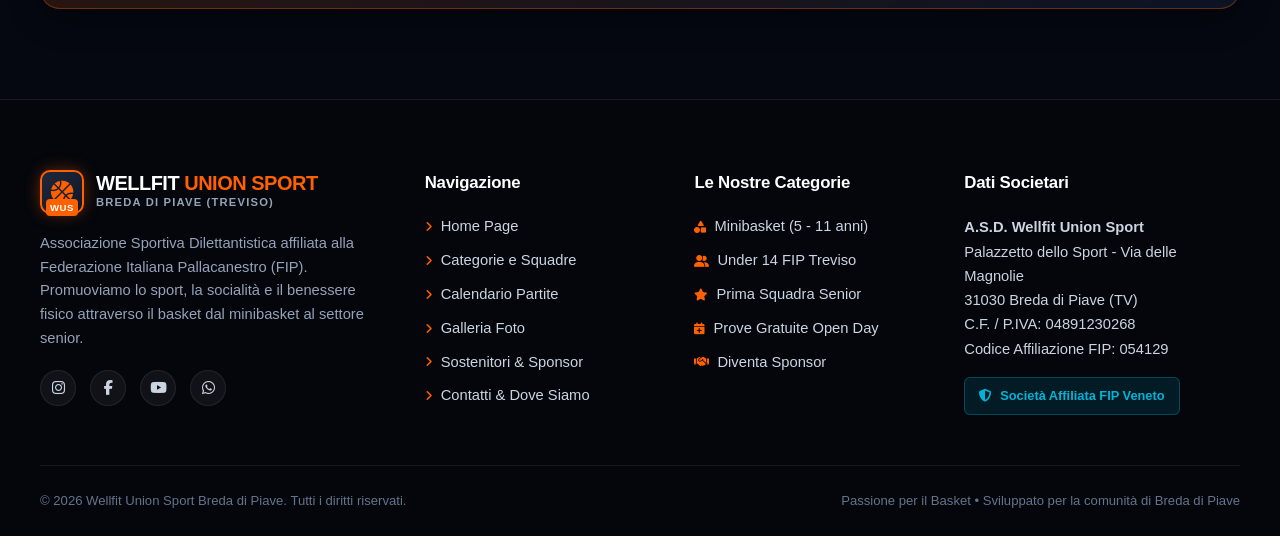
==== commit 472bd457: "Aggiornamento calendari e classifiche ufficiali FIP: DR3 e Under 14" ====
--- a/calendario.html
+++ b/calendario.html
@@ -32,7 +32,7 @@
     <div class="container announcement-inner">
       <span class="announcement-badge"><i class="fa-solid fa-basketball fa-spin"></i> PROSSIMO TURNO CASALINGO</span>
       <p class="announcement-text">
-        <strong>Sabato 24 Ottobre ore 20:30</strong>: Wellfit Union Sport vs Basket Oderzo al Palazzetto di Breda di Piave! Ingresso libero.
+        <strong>Venerdì 30 Ottobre ore 21:15</strong>: Wellfit Union Sport vs Basket Club Miane alla Palestra Sc. Medie di Breda di Piave! Ingresso libero.
       </p>
       <a href="calendario.html" class="announcement-link">Vedi Calendario <i class="fa-solid fa-arrow-right"></i></a>
       <button class="announcement-close" id="closeAnnouncement" aria-label="Chiudi avviso">&times;</button>
@@ -124,6 +124,12 @@
         <p class="page-banner-desc">
           Resta sempre aggiornato sugli impegni della Wellfit Union Sport. Consulta le date dei prossimi turni, i risultati ufficiali e le classifiche FIP del girone.
         </p>
+        <div style="display: flex; gap: 10px; justify-content: center; flex-wrap: wrap; margin-top: 18px;">
+          <a href="#calendario" class="btn btn-outline btn-xs"><i class="fa-solid fa-clock"></i> Gare in Evidenza</a>
+          <a href="#calendario-dr3" class="btn btn-outline btn-xs"><i class="fa-solid fa-calendar-days"></i> Calendario DR3 (18 Gare)</a>
+          <a href="#calendario-u14" class="btn btn-outline btn-xs"><i class="fa-solid fa-users"></i> Calendario U14 (22 Gare)</a>
+          <a href="#classifiche" class="btn btn-outline btn-xs"><i class="fa-solid fa-ranking-star"></i> Classifica Ufficiale FIP</a>
+        </div>
       </div>
     </section>
 
@@ -158,7 +164,7 @@
           <div class="match-card upcoming" data-team="senior">
             <div class="match-status-col">
               <span class="match-badge badge-home"><i class="fa-solid fa-house"></i> CASA</span>
-              <span class="match-category">Prima Squadra Senior</span>
+              <span class="match-category">Divisione Regionale 3 (2ª G.)</span>
             </div>
             <div class="match-teams-col">
               <div class="team-side team-home">
@@ -167,48 +173,77 @@
               </div>
               <div class="match-vs-box">
                 <span class="vs-text">VS</span>
-                <span class="match-time-tag">20:30</span>
+                <span class="match-time-tag">21:15</span>
               </div>
               <div class="team-side team-away">
                 <span class="team-logo-small"><i class="fa-solid fa-shield"></i></span>
-                <span class="team-name">Oderzo Basket</span>
+                <span class="team-name">Basket Club Miane</span>
+              </div>
+            </div>
+            <div class="match-meta-col">
+              <div class="meta-row"><i class="fa-regular fa-calendar"></i> <strong>Venerdì 30 Ottobre 2026</strong></div>
+              <div class="meta-row"><i class="fa-solid fa-location-dot"></i> Palestra Sc. Medie G. Galilei, Breda di Piave</div>
+            </div>
+            <div class="match-action-col">
+              <a href="contatti.html" class="btn btn-outline btn-xs"><i class="fa-solid fa-map-location-dot"></i> Come Arrivare</a>
+            </div>
+          </div>
+
+          <!-- Upcoming 2 (Under 14 - Casa 3ª G.) -->
+          <div class="match-card upcoming" data-team="under14">
+            <div class="match-status-col">
+              <span class="match-badge badge-home"><i class="fa-solid fa-house"></i> CASA</span>
+              <span class="match-category">Under 14 Regionale (3ª G.)</span>
+            </div>
+            <div class="match-teams-col">
+              <div class="team-side team-home">
+                <span class="team-name highlight">Wellfit Union Sport</span>
+                <span class="team-logo-small"><i class="fa-solid fa-shield-halved"></i></span>
+              </div>
+              <div class="match-vs-box">
+                <span class="vs-text">VS</span>
+                <span class="match-time-tag">16:00</span>
+              </div>
+              <div class="team-side team-away">
+                <span class="team-logo-small"><i class="fa-solid fa-shield"></i></span>
+                <span class="team-name">Att. Motorie M.B. Planet</span>
               </div>
             </div>
             <div class="match-meta-col">
               <div class="meta-row"><i class="fa-regular fa-calendar"></i> <strong>Sabato 24 Ottobre 2026</strong></div>
-              <div class="meta-row"><i class="fa-solid fa-location-dot"></i> Palasport Breda di Piave, TV</div>
+              <div class="meta-row"><i class="fa-solid fa-location-dot"></i> Palestra Sc. Medie G. Galilei, Breda di Piave</div>
             </div>
             <div class="match-action-col">
-              <a href="contatti.html" class="btn btn-outline btn-xs"><i class="fa-solid fa-map-location-dot"></i> Come Arrivare</a>
-            </div>
-          </div>
-
-          <!-- Upcoming 2 (Under 14 - Trasferta) -->
+              <span class="badge-tag info">Cod. 006834</span>
+            </div>
+          </div>
+
+          <!-- Upcoming 2b (Under 14 - Casa 5ª G.) -->
           <div class="match-card upcoming" data-team="under14">
             <div class="match-status-col">
-              <span class="match-badge badge-away"><i class="fa-solid fa-plane"></i> TRASFERTA</span>
-              <span class="match-category">Under 14 FIP</span>
+              <span class="match-badge badge-home"><i class="fa-solid fa-house"></i> CASA</span>
+              <span class="match-category">Under 14 Regionale (5ª G.)</span>
             </div>
             <div class="match-teams-col">
               <div class="team-side team-home">
-                <span class="team-name">Polisportiva Mogliano</span>
-                <span class="team-logo-small"><i class="fa-solid fa-shield"></i></span>
+                <span class="team-name highlight">Wellfit Union Sport</span>
+                <span class="team-logo-small"><i class="fa-solid fa-shield-halved"></i></span>
               </div>
               <div class="match-vs-box">
                 <span class="vs-text">VS</span>
-                <span class="match-time-tag">11:00</span>
+                <span class="match-time-tag">16:00</span>
               </div>
               <div class="team-side team-away">
-                <span class="team-logo-small"><i class="fa-solid fa-shield-halved"></i></span>
-                <span class="team-name highlight">Wellfit Union Sport</span>
+                <span class="team-logo-small"><i class="fa-solid fa-shield"></i></span>
+                <span class="team-name">Valbelluna Basket</span>
               </div>
             </div>
             <div class="match-meta-col">
-              <div class="meta-row"><i class="fa-regular fa-calendar"></i> <strong>Domenica 25 Ottobre 2026</strong></div>
-              <div class="meta-row"><i class="fa-solid fa-location-dot"></i> Palazzetto Comunale, Mogliano Veneto</div>
+              <div class="meta-row"><i class="fa-regular fa-calendar"></i> <strong>Sabato 14 Novembre 2026</strong></div>
+              <div class="meta-row"><i class="fa-solid fa-location-dot"></i> Palestra Sc. Medie G. Galilei, Breda di Piave</div>
             </div>
             <div class="match-action-col">
-              <span class="badge-tag info">Campionato FIP</span>
+              <span class="badge-tag info">Cod. 006845</span>
             </div>
           </div>
 
@@ -245,7 +280,7 @@
           <div class="match-card upcoming" data-team="senior">
             <div class="match-status-col">
               <span class="match-badge badge-home"><i class="fa-solid fa-house"></i> CASA</span>
-              <span class="match-category">Prima Squadra Senior</span>
+              <span class="match-category">Divisione Regionale 3 (3ª G.)</span>
             </div>
             <div class="match-teams-col">
               <div class="team-side team-home">
@@ -254,67 +289,94 @@
               </div>
               <div class="match-vs-box">
                 <span class="vs-text">VS</span>
-                <span class="match-time-tag">20:30</span>
+                <span class="match-time-tag">21:15</span>
               </div>
               <div class="team-side team-away">
                 <span class="team-logo-small"><i class="fa-solid fa-shield"></i></span>
-                <span class="team-name">Roncade Basket</span>
+                <span class="team-name">Pol. Salgareda</span>
               </div>
             </div>
             <div class="match-meta-col">
-              <div class="meta-row"><i class="fa-regular fa-calendar"></i> <strong>Sabato 7 Novembre 2026</strong></div>
-              <div class="meta-row"><i class="fa-solid fa-location-dot"></i> Palasport Breda di Piave, TV</div>
+              <div class="meta-row"><i class="fa-regular fa-calendar"></i> <strong>Venerdì 6 Novembre 2026</strong></div>
+              <div class="meta-row"><i class="fa-solid fa-location-dot"></i> Palestra Sc. Medie G. Galilei, Breda di Piave</div>
             </div>
             <div class="match-action-col">
               <a href="contatti.html" class="btn btn-outline btn-xs"><i class="fa-solid fa-bell"></i> Ricordamelo</a>
             </div>
           </div>
 
-          <!-- Result 1 (Senior - Won) -->
-          <div class="match-card result hidden" data-team="senior">
+          <!-- Upcoming 5 (Senior - Trasferta) -->
+          <div class="match-card upcoming" data-team="senior">
             <div class="match-status-col">
-              <span class="match-badge badge-win"><i class="fa-solid fa-check"></i> VITTORIA</span>
-              <span class="match-category">Prima Squadra Senior</span>
+              <span class="match-badge badge-away"><i class="fa-solid fa-plane"></i> TRASFERTA</span>
+              <span class="match-category">Divisione Regionale 3 (4ª G.)</span>
+            </div>
+            <div class="match-teams-col">
+              <div class="team-side team-home">
+                <span class="team-name">Pol. S. Giorgio Quinto</span>
+                <span class="team-logo-small"><i class="fa-solid fa-shield"></i></span>
+              </div>
+              <div class="match-vs-box">
+                <span class="vs-text">VS</span>
+                <span class="match-time-tag">21:15</span>
+              </div>
+              <div class="team-side team-away">
+                <span class="team-logo-small"><i class="fa-solid fa-shield-halved"></i></span>
+                <span class="team-name highlight">Wellfit Union Sport</span>
+              </div>
+            </div>
+            <div class="match-meta-col">
+              <div class="meta-row"><i class="fa-regular fa-calendar"></i> <strong>Venerdì 13 Novembre 2026</strong></div>
+              <div class="meta-row"><i class="fa-solid fa-location-dot"></i> Palestra Scolastica 'Ciardi', Quinto di TV</div>
+            </div>
+            <div class="match-action-col">
+              <span class="badge-tag info">Cod. 008334</span>
+            </div>
+          </div>
+
+          <!-- Upcoming 6 (Senior - Casa) -->
+          <div class="match-card upcoming" data-team="senior">
+            <div class="match-status-col">
+              <span class="match-badge badge-home"><i class="fa-solid fa-house"></i> CASA</span>
+              <span class="match-category">Divisione Regionale 3 (5ª G.)</span>
             </div>
             <div class="match-teams-col">
               <div class="team-side team-home">
                 <span class="team-name highlight">Wellfit Union Sport</span>
                 <span class="team-logo-small"><i class="fa-solid fa-shield-halved"></i></span>
               </div>
-              <div class="match-score-box win-highlight">
-                <span class="score-number">78</span>
-                <span class="score-dash">-</span>
-                <span class="score-number">71</span>
+              <div class="match-vs-box">
+                <span class="vs-text">VS</span>
+                <span class="match-time-tag">21:15</span>
               </div>
               <div class="team-side team-away">
                 <span class="team-logo-small"><i class="fa-solid fa-shield"></i></span>
-                <span class="team-name">Conegliano Basket 90</span>
+                <span class="team-name">Basket Nervesa</span>
               </div>
             </div>
             <div class="match-meta-col">
-              <div class="meta-row"><i class="fa-regular fa-calendar"></i> 17 Ottobre 2026</div>
-              <div class="meta-row"><i class="fa-solid fa-location-dot"></i> Palasport Breda di Piave</div>
+              <div class="meta-row"><i class="fa-regular fa-calendar"></i> <strong>Venerdì 20 Novembre 2026</strong></div>
+              <div class="meta-row"><i class="fa-solid fa-location-dot"></i> Palestra Sc. Medie G. Galilei, Breda di Piave</div>
             </div>
             <div class="match-action-col">
-              <span class="badge-tag win">+7 Punti</span>
-            </div>
-          </div>
-
-          <!-- Result 2 (Under 14 - Won) -->
-          <div class="match-card result hidden" data-team="under14">
+              <a href="contatti.html" class="btn btn-outline btn-xs"><i class="fa-solid fa-bell"></i> Ricordamelo</a>
+            </div>
+          </div>
+
+          <!-- Result 1 (Senior - 1ª Giornata) -->
+          <div class="match-card result hidden" data-team="senior">
             <div class="match-status-col">
-              <span class="match-badge badge-win"><i class="fa-solid fa-check"></i> VITTORIA</span>
-              <span class="match-category">Under 14 FIP</span>
+              <span class="match-badge badge-away"><i class="fa-solid fa-plane"></i> 1ª GIORNATA</span>
+              <span class="match-category">Divisione Regionale 3</span>
             </div>
             <div class="match-teams-col">
               <div class="team-side team-home">
-                <span class="team-name">Basket Castelfranco</span>
+                <span class="team-name">Pall. Ormelle</span>
                 <span class="team-logo-small"><i class="fa-solid fa-shield"></i></span>
               </div>
-              <div class="match-score-box win-highlight">
-                <span class="score-number">58</span>
-                <span class="score-dash">-</span>
-                <span class="score-number">66</span>
+              <div class="match-vs-box">
+                <span class="vs-text">VS</span>
+                <span class="match-time-tag">21:00</span>
               </div>
               <div class="team-side team-away">
                 <span class="team-logo-small"><i class="fa-solid fa-shield-halved"></i></span>
@@ -322,11 +384,71 @@
               </div>
             </div>
             <div class="match-meta-col">
+              <div class="meta-row"><i class="fa-regular fa-calendar"></i> Giovedì 22 Ottobre 2026 ore 21:00</div>
+              <div class="meta-row"><i class="fa-solid fa-location-dot"></i> Palestra Comunale di Ormelle (Via Capitello 4)</div>
+            </div>
+            <div class="match-action-col">
+              <span class="badge-tag info">Gara FIP 008322</span>
+            </div>
+          </div>
+
+          <!-- Result 2 (Under 14 - 2ª G. Trasferta) -->
+          <div class="match-card result hidden" data-team="under14">
+            <div class="match-status-col">
+              <span class="match-badge badge-away"><i class="fa-solid fa-flag"></i> 2ª GIORNATA</span>
+              <span class="match-category">Under 14 Regionale</span>
+            </div>
+            <div class="match-teams-col">
+              <div class="team-side team-home">
+                <span class="team-name">Priula Autofficina Spresiano</span>
+                <span class="team-logo-small"><i class="fa-solid fa-shield"></i></span>
+              </div>
+              <div class="match-score-box">
+                <span class="score-number">71</span>
+                <span class="score-dash">-</span>
+                <span class="score-number">34</span>
+              </div>
+              <div class="team-side team-away">
+                <span class="team-logo-small"><i class="fa-solid fa-shield-halved"></i></span>
+                <span class="team-name highlight">Wellfit Union Sport</span>
+              </div>
+            </div>
+            <div class="match-meta-col">
+              <div class="meta-row"><i class="fa-regular fa-calendar"></i> 18 Ottobre 2026</div>
+              <div class="meta-row"><i class="fa-solid fa-location-dot"></i> Palasport, Via Foscolo 6, Spresiano (TV)</div>
+            </div>
+            <div class="match-action-col">
+              <span class="badge-tag info">Cod. 006832</span>
+            </div>
+          </div>
+
+          <!-- Result 2b (Under 14 - 1ª G. Casa) -->
+          <div class="match-card result hidden" data-team="under14">
+            <div class="match-status-col">
+              <span class="match-badge badge-home"><i class="fa-solid fa-house"></i> 1ª GIORNATA</span>
+              <span class="match-category">Under 14 Regionale</span>
+            </div>
+            <div class="match-teams-col">
+              <div class="team-side team-home">
+                <span class="team-name highlight">Wellfit Union Sport</span>
+                <span class="team-logo-small"><i class="fa-solid fa-shield-halved"></i></span>
+              </div>
+              <div class="match-score-box">
+                <span class="score-number">38</span>
+                <span class="score-dash">-</span>
+                <span class="score-number">48</span>
+              </div>
+              <div class="team-side team-away">
+                <span class="team-logo-small"><i class="fa-solid fa-shield"></i></span>
+                <span class="team-name">Nutribullet-Treviso</span>
+              </div>
+            </div>
+            <div class="match-meta-col">
               <div class="meta-row"><i class="fa-regular fa-calendar"></i> 11 Ottobre 2026</div>
-              <div class="meta-row"><i class="fa-solid fa-location-dot"></i> Palasport Castelfranco V.to</div>
+              <div class="meta-row"><i class="fa-solid fa-location-dot"></i> Palestra Sc. Medie G. Galilei, Breda di Piave</div>
             </div>
             <div class="match-action-col">
-              <span class="badge-tag win">Grande rimonta!</span>
+              <span class="badge-tag info">Cod. 006825</span>
             </div>
           </div>
 
@@ -360,25 +482,913 @@
 
         </div>
 
+        <!-- Sezione Calendario Completo Gare Wellfit DR3 -->
+        <div class="standings-wrapper" id="calendario-dr3" style="margin-top: 50px;">
+          <div class="standings-header">
+            <div class="standings-title-box">
+              <span class="standings-tag"><i class="fa-solid fa-calendar-days"></i> CALENDARIO UFFICIALE FIP • 18 GIORNATE</span>
+              <h3 class="standings-title">Tutte le Partite della Wellfit Union Sport (DR3)</h3>
+              <p class="standings-sub">Divisione Regionale 3 - Girone TV Ovest • Andata e Ritorno • Date, orari, palestre e codici gara federali</p>
+            </div>
+            <div class="schedule-filter-bar">
+              <button class="tab-btn active" data-schedule-tab="all" type="button"><i class="fa-solid fa-list"></i> Tutte (18)</button>
+              <button class="tab-btn" data-schedule-tab="casa" type="button"><i class="fa-solid fa-house"></i> In Casa (9)</button>
+              <button class="tab-btn" data-schedule-tab="trasferta" type="button"><i class="fa-solid fa-plane"></i> In Trasferta (9)</button>
+              <button class="tab-btn" data-schedule-tab="andata" type="button">Andata (1-9)</button>
+              <button class="tab-btn" data-schedule-tab="ritorno" type="button">Ritorno (10-18)</button>
+            </div>
+          </div>
+
+          <div class="table-responsive">
+            <table class="schedule-table" aria-label="Calendario completo gare Wellfit Union Sport">
+              <thead>
+                <tr>
+                  <th scope="col">Turno</th>
+                  <th scope="col">Data & Ora</th>
+                  <th scope="col" class="text-center">Luogo</th>
+                  <th scope="col">Incontro</th>
+                  <th scope="col">Impianto di Gioco & Indirizzo</th>
+                  <th scope="col" class="text-center">Cod. Gara</th>
+                </tr>
+              </thead>
+              <tbody id="scheduleRowsContainer">
+                <!-- 1ª Andata -->
+                <tr class="schedule-row" data-phase="andata" data-venue="trasferta">
+                  <td><span class="round-badge andata">1ª Andata</span></td>
+                  <td>
+                    <div class="schedule-date-box">
+                      <span class="date-day">Gio 22/10/2026</span>
+                      <span class="date-time">Ore 21:00</span>
+                    </div>
+                  </td>
+                  <td class="text-center"><span class="match-badge badge-away">TRASFERTA</span></td>
+                  <td>
+                    <strong>Pall. Ormelle vs <span class="highlight-text">Wellfit U S</span></strong>
+                  </td>
+                  <td>
+                    <strong>P.C. - Palestra Comunale di Ormelle</strong>
+                    <span class="gym-info"><i class="fa-solid fa-location-dot"></i> Via Capitello della Salute, 4 - Ormelle (TV)</span>
+                  </td>
+                  <td class="text-center"><span class="fip-code-pill">008322</span></td>
+                </tr>
+
+                <!-- 2ª Andata -->
+                <tr class="schedule-row home-match" data-phase="andata" data-venue="casa">
+                  <td><span class="round-badge andata">2ª Andata</span></td>
+                  <td>
+                    <div class="schedule-date-box">
+                      <span class="date-day">Ven 30/10/2026</span>
+                      <span class="date-time">Ore 21:15</span>
+                    </div>
+                  </td>
+                  <td class="text-center"><span class="match-badge badge-home">CASA</span></td>
+                  <td>
+                    <strong><span class="highlight-text">Wellfit U S</span> vs Basket Club Miane</strong>
+                  </td>
+                  <td>
+                    <strong>Palestra Scuole Medie G. Galilei</strong>
+                    <span class="gym-info"><i class="fa-solid fa-location-dot"></i> Via San Pio X, 33 - Breda di Piave (TV)</span>
+                  </td>
+                  <td class="text-center"><span class="fip-code-pill">008327</span></td>
+                </tr>
+
+                <!-- 3ª Andata -->
+                <tr class="schedule-row home-match" data-phase="andata" data-venue="casa">
+                  <td><span class="round-badge andata">3ª Andata</span></td>
+                  <td>
+                    <div class="schedule-date-box">
+                      <span class="date-day">Ven 06/11/2026</span>
+                      <span class="date-time">Ore 21:15</span>
+                    </div>
+                  </td>
+                  <td class="text-center"><span class="match-badge badge-home">CASA</span></td>
+                  <td>
+                    <strong><span class="highlight-text">Wellfit U S</span> vs Pol. Salgareda</strong>
+                  </td>
+                  <td>
+                    <strong>Palestra Scuole Medie G. Galilei</strong>
+                    <span class="gym-info"><i class="fa-solid fa-location-dot"></i> Via San Pio X, 33 - Breda di Piave (TV)</span>
+                  </td>
+                  <td class="text-center"><span class="fip-code-pill">008329</span></td>
+                </tr>
+
+                <!-- 4ª Andata -->
+                <tr class="schedule-row" data-phase="andata" data-venue="trasferta">
+                  <td><span class="round-badge andata">4ª Andata</span></td>
+                  <td>
+                    <div class="schedule-date-box">
+                      <span class="date-day">Ven 13/11/2026</span>
+                      <span class="date-time">Ore 21:15</span>
+                    </div>
+                  </td>
+                  <td class="text-center"><span class="match-badge badge-away">TRASFERTA</span></td>
+                  <td>
+                    <strong>Pol. S. Giorgio Quinto vs <span class="highlight-text">Wellfit U S</span></strong>
+                  </td>
+                  <td>
+                    <strong>Palestra Scolastica 'Ciardi'</strong>
+                    <span class="gym-info"><i class="fa-solid fa-location-dot"></i> Via Marzabotto, 2 - Quinto di Treviso (TV)</span>
+                  </td>
+                  <td class="text-center"><span class="fip-code-pill">008334</span></td>
+                </tr>
+
+                <!-- 5ª Andata -->
+                <tr class="schedule-row home-match" data-phase="andata" data-venue="casa">
+                  <td><span class="round-badge andata">5ª Andata</span></td>
+                  <td>
+                    <div class="schedule-date-box">
+                      <span class="date-day">Ven 20/11/2026</span>
+                      <span class="date-time">Ore 21:15</span>
+                    </div>
+                  </td>
+                  <td class="text-center"><span class="match-badge badge-home">CASA</span></td>
+                  <td>
+                    <strong><span class="highlight-text">Wellfit U S</span> vs Basket Nervesa</strong>
+                  </td>
+                  <td>
+                    <strong>Palestra Scuole Medie G. Galilei</strong>
+                    <span class="gym-info"><i class="fa-solid fa-location-dot"></i> Via San Pio X, 33 - Breda di Piave (TV)</span>
+                  </td>
+                  <td class="text-center"><span class="fip-code-pill">008339</span></td>
+                </tr>
+
+                <!-- 6ª Andata -->
+                <tr class="schedule-row" data-phase="andata" data-venue="trasferta">
+                  <td><span class="round-badge andata">6ª Andata</span></td>
+                  <td>
+                    <div class="schedule-date-box">
+                      <span class="date-day">Ven 27/11/2026</span>
+                      <span class="date-time">Ore 20:45</span>
+                    </div>
+                  </td>
+                  <td class="text-center"><span class="match-badge badge-away">TRASFERTA</span></td>
+                  <td>
+                    <strong>Pol. Godigese vs <span class="highlight-text">Wellfit U S</span></strong>
+                  </td>
+                  <td>
+                    <strong>Palestra Sc. Med. 'G. Renier'</strong>
+                    <span class="gym-info"><i class="fa-solid fa-location-dot"></i> Via Paolo Piazza, 3 - Castello di Godego (TV)</span>
+                  </td>
+                  <td class="text-center"><span class="fip-code-pill">008344</span></td>
+                </tr>
+
+                <!-- 7ª Andata -->
+                <tr class="schedule-row home-match" data-phase="andata" data-venue="casa">
+                  <td><span class="round-badge andata">7ª Andata</span></td>
+                  <td>
+                    <div class="schedule-date-box">
+                      <span class="date-day">Ven 04/12/2026</span>
+                      <span class="date-time">Ore 21:15</span>
+                    </div>
+                  </td>
+                  <td class="text-center"><span class="match-badge badge-home">CASA</span></td>
+                  <td>
+                    <strong><span class="highlight-text">Wellfit U S</span> vs Att. Motorie La Torre</strong>
+                  </td>
+                  <td>
+                    <strong>Palestra Scuole Medie G. Galilei</strong>
+                    <span class="gym-info"><i class="fa-solid fa-location-dot"></i> Via San Pio X, 33 - Breda di Piave (TV)</span>
+                  </td>
+                  <td class="text-center"><span class="fip-code-pill">008349</span></td>
+                </tr>
+
+                <!-- 8ª Andata -->
+                <tr class="schedule-row" data-phase="andata" data-venue="trasferta">
+                  <td><span class="round-badge andata">8ª Andata</span></td>
+                  <td>
+                    <div class="schedule-date-box">
+                      <span class="date-day">Ven 11/12/2026</span>
+                      <span class="date-time">Ore 21:15</span>
+                    </div>
+                  </td>
+                  <td class="text-center"><span class="match-badge badge-away">TRASFERTA</span></td>
+                  <td>
+                    <strong>Albaredo Insieme vs <span class="highlight-text">Wellfit U S</span></strong>
+                  </td>
+                  <td>
+                    <strong>Palestra Scuole Medie di Vedelago</strong>
+                    <span class="gym-info"><i class="fa-solid fa-location-dot"></i> Via Manzoni, 4 - Vedelago (TV)</span>
+                  </td>
+                  <td class="text-center"><span class="fip-code-pill">008354</span></td>
+                </tr>
+
+                <!-- 9ª Andata -->
+                <tr class="schedule-row home-match" data-phase="andata" data-venue="casa">
+                  <td><span class="round-badge andata">9ª Andata</span></td>
+                  <td>
+                    <div class="schedule-date-box">
+                      <span class="date-day">Ven 18/12/2026</span>
+                      <span class="date-time">Ore 21:15</span>
+                    </div>
+                  </td>
+                  <td class="text-center"><span class="match-badge badge-home">CASA</span></td>
+                  <td>
+                    <strong><span class="highlight-text">Wellfit U S</span> vs Pall. Vittorio Veneto</strong>
+                  </td>
+                  <td>
+                    <strong>Palestra Scuole Medie G. Galilei</strong>
+                    <span class="gym-info"><i class="fa-solid fa-location-dot"></i> Via San Pio X, 33 - Breda di Piave (TV)</span>
+                  </td>
+                  <td class="text-center"><span class="fip-code-pill">008361</span></td>
+                </tr>
+
+                <!-- 1ª Ritorno -->
+                <tr class="schedule-row home-match" data-phase="ritorno" data-venue="casa">
+                  <td><span class="round-badge ritorno">1ª Ritorno</span></td>
+                  <td>
+                    <div class="schedule-date-box">
+                      <span class="date-day">Ven 15/01/2027</span>
+                      <span class="date-time">Ore 21:15</span>
+                    </div>
+                  </td>
+                  <td class="text-center"><span class="match-badge badge-home">CASA</span></td>
+                  <td>
+                    <strong><span class="highlight-text">Wellfit U S</span> vs Pall. Ormelle</strong>
+                  </td>
+                  <td>
+                    <strong>Palestra Scuole Medie G. Galilei</strong>
+                    <span class="gym-info"><i class="fa-solid fa-location-dot"></i> Via San Pio X, 33 - Breda di Piave (TV)</span>
+                  </td>
+                  <td class="text-center"><span class="fip-code-pill">008366</span></td>
+                </tr>
+
+                <!-- 2ª Ritorno -->
+                <tr class="schedule-row" data-phase="ritorno" data-venue="trasferta">
+                  <td><span class="round-badge ritorno">2ª Ritorno</span></td>
+                  <td>
+                    <div class="schedule-date-box">
+                      <span class="date-day">Gio 21/01/2027</span>
+                      <span class="date-time">Ore 21:20</span>
+                    </div>
+                  </td>
+                  <td class="text-center"><span class="match-badge badge-away">TRASFERTA</span></td>
+                  <td>
+                    <strong>Basket Club Miane vs <span class="highlight-text">Wellfit U S</span></strong>
+                  </td>
+                  <td>
+                    <strong>Palestra Comunale 'Miane'</strong>
+                    <span class="gym-info"><i class="fa-solid fa-location-dot"></i> Via G. Matteotti, 2 - Miane (TV)</span>
+                  </td>
+                  <td class="text-center"><span class="fip-code-pill">008371</span></td>
+                </tr>
+
+                <!-- 3ª Ritorno -->
+                <tr class="schedule-row" data-phase="ritorno" data-venue="trasferta">
+                  <td><span class="round-badge ritorno">3ª Ritorno</span></td>
+                  <td>
+                    <div class="schedule-date-box">
+                      <span class="date-day">Ven 05/02/2027</span>
+                      <span class="date-time">Ore 21:00</span>
+                    </div>
+                  </td>
+                  <td class="text-center"><span class="match-badge badge-away">TRASFERTA</span></td>
+                  <td>
+                    <strong>Pol. Salgareda vs <span class="highlight-text">Wellfit U S</span></strong>
+                  </td>
+                  <td>
+                    <strong>Palazzetto dello Sport di Salgareda</strong>
+                    <span class="gym-info"><i class="fa-solid fa-location-dot"></i> Via Callunga, 1 - Salgareda (TV)</span>
+                  </td>
+                  <td class="text-center"><span class="fip-code-pill">008378</span></td>
+                </tr>
+
+                <!-- 4ª Ritorno -->
+                <tr class="schedule-row home-match" data-phase="ritorno" data-venue="casa">
+                  <td><span class="round-badge ritorno">4ª Ritorno</span></td>
+                  <td>
+                    <div class="schedule-date-box">
+                      <span class="date-day">Ven 12/02/2027</span>
+                      <span class="date-time">Ore 21:15</span>
+                    </div>
+                  </td>
+                  <td class="text-center"><span class="match-badge badge-home">CASA</span></td>
+                  <td>
+                    <strong><span class="highlight-text">Wellfit U S</span> vs Pol. S. Giorgio Quinto</strong>
+                  </td>
+                  <td>
+                    <strong>Palestra Scuole Medie G. Galilei</strong>
+                    <span class="gym-info"><i class="fa-solid fa-location-dot"></i> Via San Pio X, 33 - Breda di Piave (TV)</span>
+                  </td>
+                  <td class="text-center"><span class="fip-code-pill">008380</span></td>
+                </tr>
+
+                <!-- 5ª Ritorno -->
+                <tr class="schedule-row" data-phase="ritorno" data-venue="trasferta">
+                  <td><span class="round-badge ritorno">5ª Ritorno</span></td>
+                  <td>
+                    <div class="schedule-date-box">
+                      <span class="date-day">Ven 19/02/2027</span>
+                      <span class="date-time">Ore 21:00</span>
+                    </div>
+                  </td>
+                  <td class="text-center"><span class="match-badge badge-away">TRASFERTA</span></td>
+                  <td>
+                    <strong>Basket Nervesa vs <span class="highlight-text">Wellfit U S</span></strong>
+                  </td>
+                  <td>
+                    <strong>P.C. - Palestra Comunale 'Bava'</strong>
+                    <span class="gym-info"><i class="fa-solid fa-location-dot"></i> Via Degli Alpini, 2 - Loc. Bavar, Nervesa (TV)</span>
+                  </td>
+                  <td class="text-center"><span class="fip-code-pill">008384</span></td>
+                </tr>
+
+                <!-- 6ª Ritorno -->
+                <tr class="schedule-row home-match" data-phase="ritorno" data-venue="casa">
+                  <td><span class="round-badge ritorno">6ª Ritorno</span></td>
+                  <td>
+                    <div class="schedule-date-box">
+                      <span class="date-day">Ven 05/03/2027</span>
+                      <span class="date-time">Ore 21:15</span>
+                    </div>
+                  </td>
+                  <td class="text-center"><span class="match-badge badge-home">CASA</span></td>
+                  <td>
+                    <strong><span class="highlight-text">Wellfit U S</span> vs Pol. Godigese</strong>
+                  </td>
+                  <td>
+                    <strong>Palestra Scuole Medie G. Galilei</strong>
+                    <span class="gym-info"><i class="fa-solid fa-location-dot"></i> Via San Pio X, 33 - Breda di Piave (TV)</span>
+                  </td>
+                  <td class="text-center"><span class="fip-code-pill">008392</span></td>
+                </tr>
+
+                <!-- 7ª Ritorno -->
+                <tr class="schedule-row" data-phase="ritorno" data-venue="trasferta">
+                  <td><span class="round-badge ritorno">7ª Ritorno</span></td>
+                  <td>
+                    <div class="schedule-date-box">
+                      <span class="date-day">Mar 09/03/2027</span>
+                      <span class="date-time">Ore 20:30</span>
+                    </div>
+                  </td>
+                  <td class="text-center"><span class="match-badge badge-away">TRASFERTA</span></td>
+                  <td>
+                    <strong>Att. Motorie La Torre vs <span class="highlight-text">Wellfit U S</span></strong>
+                  </td>
+                  <td>
+                    <strong>Palestra S.E. Carducci</strong>
+                    <span class="gym-info"><i class="fa-solid fa-location-dot"></i> Via Don Martino Bassani - Romano d'Ezzelino (VI)</span>
+                  </td>
+                  <td class="text-center"><span class="fip-code-pill">008394</span></td>
+                </tr>
+
+                <!-- 8ª Ritorno -->
+                <tr class="schedule-row home-match" data-phase="ritorno" data-venue="casa">
+                  <td><span class="round-badge ritorno">8ª Ritorno</span></td>
+                  <td>
+                    <div class="schedule-date-box">
+                      <span class="date-day">Ven 19/03/2027</span>
+                      <span class="date-time">Ore 21:15</span>
+                    </div>
+                  </td>
+                  <td class="text-center"><span class="match-badge badge-home">CASA</span></td>
+                  <td>
+                    <strong><span class="highlight-text">Wellfit U S</span> vs Albaredo Insieme</strong>
+                  </td>
+                  <td>
+                    <strong>Palestra Scuole Medie G. Galilei</strong>
+                    <span class="gym-info"><i class="fa-solid fa-location-dot"></i> Via San Pio X, 33 - Breda di Piave (TV)</span>
+                  </td>
+                  <td class="text-center"><span class="fip-code-pill">008401</span></td>
+                </tr>
+
+                <!-- 9ª Ritorno -->
+                <tr class="schedule-row" data-phase="ritorno" data-venue="trasferta">
+                  <td><span class="round-badge ritorno">9ª Ritorno</span></td>
+                  <td>
+                    <div class="schedule-date-box">
+                      <span class="date-day">Ven 02/04/2027</span>
+                      <span class="date-time">Ore 21:00</span>
+                    </div>
+                  </td>
+                  <td class="text-center"><span class="match-badge badge-away">TRASFERTA</span></td>
+                  <td>
+                    <strong>Pall. Vittorio Veneto vs <span class="highlight-text">Wellfit U S</span></strong>
+                  </td>
+                  <td>
+                    <strong>Palestra Scolastica 'Beltrame'</strong>
+                    <span class="gym-info"><i class="fa-solid fa-location-dot"></i> Via Talin - Vittorio Veneto (TV)</span>
+                  </td>
+                  <td class="text-center"><span class="fip-code-pill">008406</span></td>
+                </tr>
+              </tbody>
+            </table>
+          </div>
+
+          <div class="standings-footer-note">
+            <div class="note-item">
+              <i class="fa-solid fa-building-circle-check"></i>
+              <span>Tutte le partite casalinghe si disputano alla <strong>Palestra Scuole Medie G. Galilei</strong> (Via San Pio X 33, Breda di Piave) con <strong>ingresso sempre libero</strong> per sostenere la squadra.</span>
+            </div>
+            <div class="note-item">
+              <i class="fa-solid fa-file-shield"></i>
+              <span>Dati ufficiali estratti dal calendario omologato FIP Veneto - Comitato Territoriale di Treviso (Campionato 1DM, Girone 86006).</span>
+            </div>
+          </div>
+        </div>
+
+        <!-- Sezione Calendario Completo Gare Wellfit Under 14 -->
+        <div class="standings-wrapper" id="calendario-u14" style="margin-top: 50px;">
+          <div class="standings-header">
+            <div class="standings-title-box">
+              <span class="standings-tag" style="color: #38bdf8;"><i class="fa-solid fa-users"></i> CAMPIONATO FIP • UNDER 14 REGIONALE (QUALIFICAZIONE)</span>
+              <h3 class="standings-title">Tutte le Partite della Wellfit Union Sport (Under 14)</h3>
+              <p class="standings-sub">Under 14 Maschile Regionale - Girone TV Qualificazione • Andata e Ritorno • 11 Squadre • Date, orari, palestre e codici gara federali</p>
+            </div>
+            <div class="schedule-filter-bar">
+              <button class="tab-btn active" data-schedule-tab="all" type="button"><i class="fa-solid fa-list"></i> Tutte (20)</button>
+              <button class="tab-btn" data-schedule-tab="casa" type="button"><i class="fa-solid fa-house"></i> In Casa (10)</button>
+              <button class="tab-btn" data-schedule-tab="trasferta" type="button"><i class="fa-solid fa-plane"></i> In Trasferta (10)</button>
+              <button class="tab-btn" data-schedule-tab="andata" type="button">Andata (1-11)</button>
+              <button class="tab-btn" data-schedule-tab="ritorno" type="button">Ritorno (1-11)</button>
+            </div>
+          </div>
+
+          <div class="table-responsive">
+            <table class="schedule-table" aria-label="Calendario completo gare Under 14 Wellfit Union Sport">
+              <thead>
+                <tr>
+                  <th scope="col">Turno</th>
+                  <th scope="col">Data & Ora</th>
+                  <th scope="col" class="text-center">Luogo</th>
+                  <th scope="col">Incontro</th>
+                  <th scope="col">Impianto di Gioco & Indirizzo</th>
+                  <th scope="col" class="text-center">Cod. Gara</th>
+                </tr>
+              </thead>
+              <tbody id="scheduleU14RowsContainer">
+                <!-- 1ª Andata -->
+                <tr class="schedule-row home-match" data-phase="andata" data-venue="casa">
+                  <td><span class="round-badge andata">1ª Andata</span></td>
+                  <td>
+                    <div class="schedule-date-box">
+                      <span class="date-day">Dom 11/10/2026</span>
+                      <span class="date-time" style="color: var(--amber-accent);">Finale: 38 - 48</span>
+                    </div>
+                  </td>
+                  <td class="text-center"><span class="match-badge badge-home">CASA</span></td>
+                  <td>
+                    <strong><span class="highlight-text">Wellfit U S</span> vs Nutribullet-Treviso</strong>
+                  </td>
+                  <td>
+                    <strong>Palestra Scuole Medie G. Galilei</strong>
+                    <span class="gym-info"><i class="fa-solid fa-location-dot"></i> Via San Pio X, 33 - Breda di Piave (TV)</span>
+                  </td>
+                  <td class="text-center"><span class="fip-code-pill">006825</span></td>
+                </tr>
+
+                <!-- 2ª Andata -->
+                <tr class="schedule-row" data-phase="andata" data-venue="trasferta">
+                  <td><span class="round-badge andata">2ª Andata</span></td>
+                  <td>
+                    <div class="schedule-date-box">
+                      <span class="date-day">Dom 18/10/2026</span>
+                      <span class="date-time" style="color: var(--amber-accent);">Finale: 71 - 34</span>
+                    </div>
+                  </td>
+                  <td class="text-center"><span class="match-badge badge-away">TRASFERTA</span></td>
+                  <td>
+                    <strong>Priula Autofficina Spresiano vs <span class="highlight-text">Wellfit U S</span></strong>
+                  </td>
+                  <td>
+                    <strong>Palazzetto dello Sport di Spresiano</strong>
+                    <span class="gym-info"><i class="fa-solid fa-location-dot"></i> Via Ugo Foscolo, 6 - Spresiano (TV)</span>
+                  </td>
+                  <td class="text-center"><span class="fip-code-pill">006832</span></td>
+                </tr>
+
+                <!-- 3ª Andata (Prossima gara!) -->
+                <tr class="schedule-row home-match" data-phase="andata" data-venue="casa" style="background: rgba(255, 96, 0, 0.07); border-left: 3px solid var(--orange-primary);">
+                  <td><span class="round-badge andata">3ª Andata</span></td>
+                  <td>
+                    <div class="schedule-date-box">
+                      <span class="date-day">Sab 24/10/2026</span>
+                      <span class="date-time" style="color: var(--orange-light); font-weight: 800;">Ore 16:00 • PROSSIMA</span>
+                    </div>
+                  </td>
+                  <td class="text-center"><span class="match-badge badge-home">CASA</span></td>
+                  <td>
+                    <strong><span class="highlight-text">Wellfit U S</span> vs Att. Motorie M.B. Planet</strong>
+                  </td>
+                  <td>
+                    <strong>Palestra Scuole Medie G. Galilei</strong>
+                    <span class="gym-info"><i class="fa-solid fa-location-dot"></i> Via San Pio X, 33 - Breda di Piave (TV)</span>
+                  </td>
+                  <td class="text-center"><span class="fip-code-pill">006834</span></td>
+                </tr>
+
+                <!-- 4ª Andata (Recupero) -->
+                <tr class="schedule-row" data-phase="andata" data-venue="trasferta">
+                  <td><span class="round-badge andata">4ª Andata</span></td>
+                  <td>
+                    <div class="schedule-date-box">
+                      <span class="date-day">Sab 05/12/2026</span>
+                      <span class="date-time">Ore 16:00 (Recupero)</span>
+                    </div>
+                  </td>
+                  <td class="text-center"><span class="match-badge badge-away">TRASFERTA</span></td>
+                  <td>
+                    <strong>Pall. Vittorio Veneto vs <span class="highlight-text">Wellfit U S</span></strong>
+                  </td>
+                  <td>
+                    <strong>Palestra Comunale di Tarzo</strong>
+                    <span class="gym-info"><i class="fa-solid fa-location-dot"></i> Via Trevisani nel mondo - Tarzo (TV)</span>
+                  </td>
+                  <td class="text-center"><span class="fip-code-pill">006840</span></td>
+                </tr>
+
+                <!-- 5ª Andata -->
+                <tr class="schedule-row home-match" data-phase="andata" data-venue="casa">
+                  <td><span class="round-badge andata">5ª Andata</span></td>
+                  <td>
+                    <div class="schedule-date-box">
+                      <span class="date-day">Sab 14/11/2026</span>
+                      <span class="date-time">Ore 16:00</span>
+                    </div>
+                  </td>
+                  <td class="text-center"><span class="match-badge badge-home">CASA</span></td>
+                  <td>
+                    <strong><span class="highlight-text">Wellfit U S</span> vs Valbelluna Basket</strong>
+                  </td>
+                  <td>
+                    <strong>Palestra Scuole Medie G. Galilei</strong>
+                    <span class="gym-info"><i class="fa-solid fa-location-dot"></i> Via San Pio X, 33 - Breda di Piave (TV)</span>
+                  </td>
+                  <td class="text-center"><span class="fip-code-pill">006845</span></td>
+                </tr>
+
+                <!-- 6ª Andata -->
+                <tr class="schedule-row" data-phase="andata" data-venue="trasferta">
+                  <td><span class="round-badge andata">6ª Andata</span></td>
+                  <td>
+                    <div class="schedule-date-box">
+                      <span class="date-day">Sab 21/11/2026</span>
+                      <span class="date-time">Ore 17:00</span>
+                    </div>
+                  </td>
+                  <td class="text-center"><span class="match-badge badge-away">TRASFERTA</span></td>
+                  <td>
+                    <strong>U.S. Hesperia vs <span class="highlight-text">Wellfit U S</span></strong>
+                  </td>
+                  <td>
+                    <strong>Palestra 'San Bartolomeo'</strong>
+                    <span class="gym-info"><i class="fa-solid fa-location-dot"></i> Via San Bartolomeo, 1 - Treviso (TV)</span>
+                  </td>
+                  <td class="text-center"><span class="fip-code-pill">006852</span></td>
+                </tr>
+
+                <!-- 7ª Andata -->
+                <tr class="schedule-row home-match" data-phase="andata" data-venue="casa">
+                  <td><span class="round-badge andata">7ª Andata</span></td>
+                  <td>
+                    <div class="schedule-date-box">
+                      <span class="date-day">Sab 28/11/2026</span>
+                      <span class="date-time">Ore 16:00</span>
+                    </div>
+                  </td>
+                  <td class="text-center"><span class="match-badge badge-home">CASA</span></td>
+                  <td>
+                    <strong><span class="highlight-text">Wellfit U S</span> vs Sporting Club Oderzo</strong>
+                  </td>
+                  <td>
+                    <strong>Palestra Scuole Medie G. Galilei</strong>
+                    <span class="gym-info"><i class="fa-solid fa-location-dot"></i> Via San Pio X, 33 - Breda di Piave (TV)</span>
+                  </td>
+                  <td class="text-center"><span class="fip-code-pill">006853</span></td>
+                </tr>
+
+                <!-- 8ª Andata -->
+                <tr class="schedule-row" data-phase="andata" data-venue="trasferta">
+                  <td><span class="round-badge andata">8ª Andata</span></td>
+                  <td>
+                    <div class="schedule-date-box">
+                      <span class="date-day">Dom 13/12/2026</span>
+                      <span class="date-time">Ore 11:00</span>
+                    </div>
+                  </td>
+                  <td class="text-center"><span class="match-badge badge-away">TRASFERTA</span></td>
+                  <td>
+                    <strong>Rucker Academy vs <span class="highlight-text">Wellfit U S</span></strong>
+                  </td>
+                  <td>
+                    <strong>Palasaccon</strong>
+                    <span class="gym-info"><i class="fa-solid fa-location-dot"></i> Via San Felice, 1/N - San Vendemiano (TV)</span>
+                  </td>
+                  <td class="text-center"><span class="fip-code-pill">006861</span></td>
+                </tr>
+
+                <!-- 9ª Andata -->
+                <tr class="schedule-row home-match" data-phase="andata" data-venue="casa">
+                  <td><span class="round-badge andata">9ª Andata</span></td>
+                  <td>
+                    <div class="schedule-date-box">
+                      <span class="date-day">Sab 19/12/2026</span>
+                      <span class="date-time">Ore 16:00</span>
+                    </div>
+                  </td>
+                  <td class="text-center"><span class="match-badge badge-home">CASA</span></td>
+                  <td>
+                    <strong><span class="highlight-text">Wellfit U S</span> vs Pol. Salgareda</strong>
+                  </td>
+                  <td>
+                    <strong>Palestra Scuole Medie G. Galilei</strong>
+                    <span class="gym-info"><i class="fa-solid fa-location-dot"></i> Via San Pio X, 33 - Breda di Piave (TV)</span>
+                  </td>
+                  <td class="text-center"><span class="fip-code-pill">006864</span></td>
+                </tr>
+
+                <!-- 10ª Andata (Riposo) -->
+                <tr class="schedule-row" data-phase="andata" data-venue="riposo" style="opacity: 0.75;">
+                  <td><span class="round-badge andata">10ª Andata</span></td>
+                  <td>
+                    <div class="schedule-date-box">
+                      <span class="date-day">Dom 10/01/2027</span>
+                      <span class="date-time">-</span>
+                    </div>
+                  </td>
+                  <td class="text-center"><span class="match-badge" style="background: rgba(255,255,255,0.06); color: var(--text-dim); border: 1px dashed var(--border-subtle);">RIPOSO</span></td>
+                  <td>
+                    <span style="color: var(--text-muted); font-style: italic;"><span class="highlight-text">Wellfit U S</span> • Turno di Riposo</span>
+                  </td>
+                  <td>
+                    <span style="color: var(--text-dim); font-size: 0.85rem;">Campionato a 11 squadre FIP</span>
+                  </td>
+                  <td class="text-center"><span class="fip-code-pill">-</span></td>
+                </tr>
+
+                <!-- 11ª Andata -->
+                <tr class="schedule-row home-match" data-phase="andata" data-venue="casa">
+                  <td><span class="round-badge andata">11ª Andata</span></td>
+                  <td>
+                    <div class="schedule-date-box">
+                      <span class="date-day">Sab 16/01/2027</span>
+                      <span class="date-time">Ore 16:00</span>
+                    </div>
+                  </td>
+                  <td class="text-center"><span class="match-badge badge-home">CASA</span></td>
+                  <td>
+                    <strong><span class="highlight-text">Wellfit U S</span> vs Pall.Carità</strong>
+                  </td>
+                  <td>
+                    <strong>Palestra Scuole Medie G. Galilei</strong>
+                    <span class="gym-info"><i class="fa-solid fa-location-dot"></i> Via San Pio X, 33 - Breda di Piave (TV)</span>
+                  </td>
+                  <td class="text-center"><span class="fip-code-pill">006877</span></td>
+                </tr>
+
+                <!-- 1ª Ritorno -->
+                <tr class="schedule-row" data-phase="ritorno" data-venue="trasferta">
+                  <td><span class="round-badge ritorno">1ª Ritorno</span></td>
+                  <td>
+                    <div class="schedule-date-box">
+                      <span class="date-day">Sab 23/01/2027</span>
+                      <span class="date-time">Ore 16:00</span>
+                    </div>
+                  </td>
+                  <td class="text-center"><span class="match-badge badge-away">TRASFERTA</span></td>
+                  <td>
+                    <strong>Nutribullet-Treviso vs <span class="highlight-text">Wellfit U S</span></strong>
+                  </td>
+                  <td>
+                    <strong>P.C. - Palestra Planck</strong>
+                    <span class="gym-info"><i class="fa-solid fa-location-dot"></i> Via Franchini, 1 - Villorba (TV)</span>
+                  </td>
+                  <td class="text-center"><span class="fip-code-pill">006881</span></td>
+                </tr>
+
+                <!-- 2ª Ritorno -->
+                <tr class="schedule-row home-match" data-phase="ritorno" data-venue="casa">
+                  <td><span class="round-badge ritorno">2ª Ritorno</span></td>
+                  <td>
+                    <div class="schedule-date-box">
+                      <span class="date-day">Sab 30/01/2027</span>
+                      <span class="date-time">Ore 16:00</span>
+                    </div>
+                  </td>
+                  <td class="text-center"><span class="match-badge badge-home">CASA</span></td>
+                  <td>
+                    <strong><span class="highlight-text">Wellfit U S</span> vs Priula Autofficina Spresiano</strong>
+                  </td>
+                  <td>
+                    <strong>Palestra Scuole Medie G. Galilei</strong>
+                    <span class="gym-info"><i class="fa-solid fa-location-dot"></i> Via San Pio X, 33 - Breda di Piave (TV)</span>
+                  </td>
+                  <td class="text-center"><span class="fip-code-pill">006887</span></td>
+                </tr>
+
+                <!-- 3ª Ritorno -->
+                <tr class="schedule-row" data-phase="ritorno" data-venue="trasferta">
+                  <td><span class="round-badge ritorno">3ª Ritorno</span></td>
+                  <td>
+                    <div class="schedule-date-box">
+                      <span class="date-day">Dom 14/02/2027</span>
+                      <span class="date-time">Ore 10:30</span>
+                    </div>
+                  </td>
+                  <td class="text-center"><span class="match-badge badge-away">TRASFERTA</span></td>
+                  <td>
+                    <strong>Att. Motorie M.B. Planet vs <span class="highlight-text">Wellfit U S</span></strong>
+                  </td>
+                  <td>
+                    <strong>Palestra Scuola Elementare</strong>
+                    <span class="gym-info"><i class="fa-solid fa-location-dot"></i> Via Stadio, 15 - Sedico (BL)</span>
+                  </td>
+                  <td class="text-center"><span class="fip-code-pill">006888</span></td>
+                </tr>
+
+                <!-- 4ª Ritorno -->
+                <tr class="schedule-row home-match" data-phase="ritorno" data-venue="casa">
+                  <td><span class="round-badge ritorno">4ª Ritorno</span></td>
+                  <td>
+                    <div class="schedule-date-box">
+                      <span class="date-day">Sab 20/02/2027</span>
+                      <span class="date-time">Ore 16:00</span>
+                    </div>
+                  </td>
+                  <td class="text-center"><span class="match-badge badge-home">CASA</span></td>
+                  <td>
+                    <strong><span class="highlight-text">Wellfit U S</span> vs Pall. Vittorio Veneto</strong>
+                  </td>
+                  <td>
+                    <strong>Palestra Scuole Medie G. Galilei</strong>
+                    <span class="gym-info"><i class="fa-solid fa-location-dot"></i> Via San Pio X, 33 - Breda di Piave (TV)</span>
+                  </td>
+                  <td class="text-center"><span class="fip-code-pill">006894</span></td>
+                </tr>
+
+                <!-- 5ª Ritorno -->
+                <tr class="schedule-row" data-phase="ritorno" data-venue="trasferta">
+                  <td><span class="round-badge ritorno">5ª Ritorno</span></td>
+                  <td>
+                    <div class="schedule-date-box">
+                      <span class="date-day">Sab 27/02/2027</span>
+                      <span class="date-time">Ore 17:00</span>
+                    </div>
+                  </td>
+                  <td class="text-center"><span class="match-badge badge-away">TRASFERTA</span></td>
+                  <td>
+                    <strong>Valbelluna Basket vs <span class="highlight-text">Wellfit U S</span></strong>
+                  </td>
+                  <td>
+                    <strong>Palasport 'De Mas'</strong>
+                    <span class="gym-info"><i class="fa-solid fa-location-dot"></i> Via Gabelli, 2 - Belluno (BL)</span>
+                  </td>
+                  <td class="text-center"><span class="fip-code-pill">006900</span></td>
+                </tr>
+
+                <!-- 6ª Ritorno -->
+                <tr class="schedule-row home-match" data-phase="ritorno" data-venue="casa">
+                  <td><span class="round-badge ritorno">6ª Ritorno</span></td>
+                  <td>
+                    <div class="schedule-date-box">
+                      <span class="date-day">Sab 06/03/2027</span>
+                      <span class="date-time">Ore 16:00</span>
+                    </div>
+                  </td>
+                  <td class="text-center"><span class="match-badge badge-home">CASA</span></td>
+                  <td>
+                    <strong><span class="highlight-text">Wellfit U S</span> vs U.S. Hesperia</strong>
+                  </td>
+                  <td>
+                    <strong>Palestra Scuole Medie G. Galilei</strong>
+                    <span class="gym-info"><i class="fa-solid fa-location-dot"></i> Via San Pio X, 33 - Breda di Piave (TV)</span>
+                  </td>
+                  <td class="text-center"><span class="fip-code-pill">006906</span></td>
+                </tr>
+
+                <!-- 7ª Ritorno -->
+                <tr class="schedule-row" data-phase="ritorno" data-venue="trasferta">
+                  <td><span class="round-badge ritorno">7ª Ritorno</span></td>
+                  <td>
+                    <div class="schedule-date-box">
+                      <span class="date-day">Sab 13/03/2027</span>
+                      <span class="date-time">Ore 18:00</span>
+                    </div>
+                  </td>
+                  <td class="text-center"><span class="match-badge badge-away">TRASFERTA</span></td>
+                  <td>
+                    <strong>Sporting Club Oderzo vs <span class="highlight-text">Wellfit U S</span></strong>
+                  </td>
+                  <td>
+                    <strong>Palasport di Oderzo</strong>
+                    <span class="gym-info"><i class="fa-solid fa-location-dot"></i> Via Pontremoli, 1 - Oderzo (TV)</span>
+                  </td>
+                  <td class="text-center"><span class="fip-code-pill">006908</span></td>
+                </tr>
+
+                <!-- 8ª Ritorno -->
+                <tr class="schedule-row home-match" data-phase="ritorno" data-venue="casa">
+                  <td><span class="round-badge ritorno">8ª Ritorno</span></td>
+                  <td>
+                    <div class="schedule-date-box">
+                      <span class="date-day">Sab 20/03/2027</span>
+                      <span class="date-time">Ore 16:00</span>
+                    </div>
+                  </td>
+                  <td class="text-center"><span class="match-badge badge-home">CASA</span></td>
+                  <td>
+                    <strong><span class="highlight-text">Wellfit U S</span> vs Rucker Academy</strong>
+                  </td>
+                  <td>
+                    <strong>Palestra Scuole Medie G. Galilei</strong>
+                    <span class="gym-info"><i class="fa-solid fa-location-dot"></i> Via San Pio X, 33 - Breda di Piave (TV)</span>
+                  </td>
+                  <td class="text-center"><span class="fip-code-pill">006916</span></td>
+                </tr>
+
+                <!-- 9ª Ritorno -->
+                <tr class="schedule-row" data-phase="ritorno" data-venue="trasferta">
+                  <td><span class="round-badge ritorno">9ª Ritorno</span></td>
+                  <td>
+                    <div class="schedule-date-box">
+                      <span class="date-day">Sab 03/04/2027</span>
+                      <span class="date-time">Ore 16:00</span>
+                    </div>
+                  </td>
+                  <td class="text-center"><span class="match-badge badge-away">TRASFERTA</span></td>
+                  <td>
+                    <strong>Pol. Salgareda vs <span class="highlight-text">Wellfit U S</span></strong>
+                  </td>
+                  <td>
+                    <strong>Palazzetto dello Sport di Salgareda</strong>
+                    <span class="gym-info"><i class="fa-solid fa-location-dot"></i> Via Callunga, 1 - Salgareda (TV)</span>
+                  </td>
+                  <td class="text-center"><span class="fip-code-pill">006919</span></td>
+                </tr>
+
+                <!-- 10ª Ritorno (Riposo) -->
+                <tr class="schedule-row" data-phase="ritorno" data-venue="riposo" style="opacity: 0.75;">
+                  <td><span class="round-badge ritorno">10ª Ritorno</span></td>
+                  <td>
+                    <div class="schedule-date-box">
+                      <span class="date-day">Dom 11/04/2027</span>
+                      <span class="date-time">-</span>
+                    </div>
+                  </td>
+                  <td class="text-center"><span class="match-badge" style="background: rgba(255,255,255,0.06); color: var(--text-dim); border: 1px dashed var(--border-subtle);">RIPOSO</span></td>
+                  <td>
+                    <span style="color: var(--text-muted); font-style: italic;"><span class="highlight-text">Wellfit U S</span> • Turno di Riposo</span>
+                  </td>
+                  <td>
+                    <span style="color: var(--text-dim); font-size: 0.85rem;">Campionato a 11 squadre FIP</span>
+                  </td>
+                  <td class="text-center"><span class="fip-code-pill">-</span></td>
+                </tr>
+
+                <!-- 11ª Ritorno -->
+                <tr class="schedule-row" data-phase="ritorno" data-venue="trasferta">
+                  <td><span class="round-badge ritorno">11ª Ritorno</span></td>
+                  <td>
+                    <div class="schedule-date-box">
+                      <span class="date-day">Dom 18/04/2027</span>
+                      <span class="date-time">Ore 16:00</span>
+                    </div>
+                  </td>
+                  <td class="text-center"><span class="match-badge badge-away">TRASFERTA</span></td>
+                  <td>
+                    <strong>Pall.Carità vs <span class="highlight-text">Wellfit U S</span></strong>
+                  </td>
+                  <td>
+                    <strong>Palacave</strong>
+                    <span class="gym-info"><i class="fa-solid fa-location-dot"></i> Via Cave (fraz. Fontane) - Villorba (TV)</span>
+                  </td>
+                  <td class="text-center"><span class="fip-code-pill">006928</span></td>
+                </tr>
+              </tbody>
+            </table>
+          </div>
+
+          <div class="standings-footer-note">
+            <div class="note-item">
+              <i class="fa-solid fa-building-circle-check"></i>
+              <span>Tutte le partite casalinghe dell'Under 14 si disputano alla <strong>Palestra Scuole Medie G. Galilei</strong> (Via San Pio X 33, Breda di Piave) il sabato alle 16:00 con <strong>ingresso sempre libero</strong>.</span>
+            </div>
+            <div class="note-item">
+              <i class="fa-solid fa-file-shield"></i>
+              <span>Dati estratti dal calendario ufficiale FIP Veneto per il campionato <strong>Under 14 Maschile Regionale - Qualificazione</strong> (file omologato).</span>
+            </div>
+          </div>
+        </div>
+
         <!-- Sezione Classifiche con Tabella FIP -->
         <div class="standings-wrapper" id="classifiche" style="margin-top: 50px;">
           <div class="standings-header">
             <div class="standings-title-box">
-              <span class="standings-tag"><i class="fa-solid fa-ranking-star"></i> FEDERAZIONE ITALIANA PALLACANESTRO</span>
-              <h3 class="standings-title">Classifica Ufficiale - Girone Treviso / Marca</h3>
-              <p class="standings-sub">Aggiornata all'ultimo turno di campionato disputato</p>
-            </div>
-            <a href="https://www.fip.it" target="_blank" rel="noopener noreferrer" class="btn btn-outline btn-sm fip-ext-link">
-              <i class="fa-solid fa-arrow-up-right-from-square"></i> Portale FIP Ufficiale
+              <span class="standings-tag"><i class="fa-solid fa-ranking-star"></i> FEDERAZIONE ITALIANA PALLACANESTRO • VENETO</span>
+              <h3 class="standings-title">Classifica Ufficiale - Divisione Regionale 3 (Girone TV Ovest)</h3>
+              <p class="standings-sub">FIP Comitato Territoriale di Treviso • Codice Campionato 1DM • Girone 86006 • Stagione 2026/2027</p>
+            </div>
+            <a href="https://fip.it/risultati/?group=campionati-regionali&regione_codice=VE&comitato_codice=PTV&sesso=M&codice_campionato=1DM&codice_fase=1&codice_girone=86006" target="_blank" rel="noopener noreferrer" class="btn btn-outline btn-sm fip-ext-link">
+              <i class="fa-solid fa-arrow-up-right-from-square"></i> Portale Ufficiale FIP
             </a>
           </div>
 
           <div class="table-responsive">
-            <table class="standings-table" aria-label="Classifica campionato">
+            <table class="standings-table" aria-label="Classifica campionato FIP Divisione Regionale 3">
               <thead>
                 <tr>
                   <th scope="col" class="text-center">Pos</th>
-                  <th scope="col">Squadra</th>
+                  <th scope="col">Squadra / Società</th>
                   <th scope="col" class="text-center">Punti</th>
                   <th scope="col" class="text-center">G</th>
                   <th scope="col" class="text-center">V</th>
@@ -386,89 +1396,172 @@
                   <th scope="col" class="text-center mobile-hide">PF</th>
                   <th scope="col" class="text-center mobile-hide">PS</th>
                   <th scope="col" class="text-center">Diff</th>
-                  <th scope="col" class="text-center">Stato</th>
+                  <th scope="col" class="text-center">Girone</th>
                 </tr>
               </thead>
               <tbody>
-                <tr class="highlight-row">
-                  <td class="text-center pos-col"><span class="pos-badge pos-1">1</span></td>
+                <tr>
+                  <td class="text-center pos-col"><span class="pos-badge">1</span></td>
                   <td class="team-cell">
-                    <strong>🏀 Wellfit Union Sport (Breda)</strong>
-                  </td>
-                  <td class="text-center pts-col"><strong>16</strong></td>
-                  <td class="text-center">9</td>
-                  <td class="text-center text-success"><strong>8</strong></td>
-                  <td class="text-center text-danger">1</td>
-                  <td class="text-center mobile-hide">682</td>
-                  <td class="text-center mobile-hide">594</td>
-                  <td class="text-center text-success">+88</td>
-                  <td class="text-center"><span class="table-status-pill playoff">Playoff</span></td>
+                    <strong>PALL. ORMELLE</strong>
+                    <span class="team-subtext">A.S.D. Pall. Ormelle (Ormelle - TV) • Cod. FIP 012027</span>
+                  </td>
+                  <td class="text-center pts-col"><strong>0</strong></td>
+                  <td class="text-center">0</td>
+                  <td class="text-center">0</td>
+                  <td class="text-center">0</td>
+                  <td class="text-center mobile-hide">0</td>
+                  <td class="text-center mobile-hide">0</td>
+                  <td class="text-center">0</td>
+                  <td class="text-center"><span class="table-status-pill">TV Ovest</span></td>
                 </tr>
                 <tr>
                   <td class="text-center pos-col"><span class="pos-badge">2</span></td>
-                  <td class="team-cell">Oderzo Basket 1990</td>
-                  <td class="text-center pts-col"><strong>14</strong></td>
-                  <td class="text-center">9</td>
-                  <td class="text-center">7</td>
-                  <td class="text-center">2</td>
-                  <td class="text-center mobile-hide">640</td>
-                  <td class="text-center mobile-hide">580</td>
-                  <td class="text-center text-success">+60</td>
-                  <td class="text-center"><span class="table-status-pill playoff">Playoff</span></td>
+                  <td class="team-cell">
+                    <strong>ALBAREDO INSIEME</strong>
+                    <span class="team-subtext">ASD Albaredo Insieme (Vedelago - TV) • Cod. FIP 056696</span>
+                  </td>
+                  <td class="text-center pts-col"><strong>0</strong></td>
+                  <td class="text-center">0</td>
+                  <td class="text-center">0</td>
+                  <td class="text-center">0</td>
+                  <td class="text-center mobile-hide">0</td>
+                  <td class="text-center mobile-hide">0</td>
+                  <td class="text-center">0</td>
+                  <td class="text-center"><span class="table-status-pill">TV Ovest</span></td>
                 </tr>
                 <tr>
                   <td class="text-center pos-col"><span class="pos-badge">3</span></td>
-                  <td class="team-cell">Roncade Basket</td>
-                  <td class="text-center pts-col"><strong>12</strong></td>
-                  <td class="text-center">9</td>
-                  <td class="text-center">6</td>
-                  <td class="text-center">3</td>
-                  <td class="text-center mobile-hide">615</td>
-                  <td class="text-center mobile-hide">588</td>
-                  <td class="text-center text-success">+27</td>
-                  <td class="text-center"><span class="table-status-pill playoff">Playoff</span></td>
+                  <td class="team-cell">
+                    <strong>BASKET CLUB MIANE</strong>
+                    <span class="team-subtext">Basket Club Miane (Miane - TV) • Cod. FIP 038342</span>
+                  </td>
+                  <td class="text-center pts-col"><strong>0</strong></td>
+                  <td class="text-center">0</td>
+                  <td class="text-center">0</td>
+                  <td class="text-center">0</td>
+                  <td class="text-center mobile-hide">0</td>
+                  <td class="text-center mobile-hide">0</td>
+                  <td class="text-center">0</td>
+                  <td class="text-center"><span class="table-status-pill">TV Ovest</span></td>
                 </tr>
                 <tr>
                   <td class="text-center pos-col"><span class="pos-badge">4</span></td>
-                  <td class="team-cell">Polisportiva Mogliano</td>
-                  <td class="text-center pts-col"><strong>10</strong></td>
-                  <td class="text-center">9</td>
-                  <td class="text-center">5</td>
-                  <td class="text-center">4</td>
-                  <td class="text-center mobile-hide">602</td>
-                  <td class="text-center mobile-hide">610</td>
-                  <td class="text-center text-danger">-8</td>
-                  <td class="text-center"><span class="table-status-pill">Poule</span></td>
+                  <td class="team-cell">
+                    <strong>ATT. MOTORIE LA TORRE</strong>
+                    <span class="team-subtext">Attività Motorie La Torre ASD (Fonte - TV) • Cod. FIP 039535</span>
+                  </td>
+                  <td class="text-center pts-col"><strong>0</strong></td>
+                  <td class="text-center">0</td>
+                  <td class="text-center">0</td>
+                  <td class="text-center">0</td>
+                  <td class="text-center mobile-hide">0</td>
+                  <td class="text-center mobile-hide">0</td>
+                  <td class="text-center">0</td>
+                  <td class="text-center"><span class="table-status-pill">TV Ovest</span></td>
                 </tr>
                 <tr>
                   <td class="text-center pos-col"><span class="pos-badge">5</span></td>
-                  <td class="team-cell">Conegliano Basket 90</td>
-                  <td class="text-center pts-col"><strong>8</strong></td>
-                  <td class="text-center">9</td>
-                  <td class="text-center">4</td>
-                  <td class="text-center">5</td>
-                  <td class="text-center mobile-hide">589</td>
-                  <td class="text-center mobile-hide">605</td>
-                  <td class="text-center text-danger">-16</td>
-                  <td class="text-center"><span class="table-status-pill">Poule</span></td>
+                  <td class="team-cell">
+                    <strong>POL. S.GIORGIO Quinto Tv</strong>
+                    <span class="team-subtext">Pol. S. Giorgio A.S.DIL. (Quinto di Treviso - TV) • Cod. FIP 024316</span>
+                  </td>
+                  <td class="text-center pts-col"><strong>0</strong></td>
+                  <td class="text-center">0</td>
+                  <td class="text-center">0</td>
+                  <td class="text-center">0</td>
+                  <td class="text-center mobile-hide">0</td>
+                  <td class="text-center mobile-hide">0</td>
+                  <td class="text-center">0</td>
+                  <td class="text-center"><span class="table-status-pill">TV Ovest</span></td>
+                </tr>
+                <tr class="highlight-row">
+                  <td class="text-center pos-col"><span class="pos-badge pos-highlight"><i class="fa-solid fa-shield-halved"></i></span></td>
+                  <td class="team-cell">
+                    <strong>🏀 WELLFIT UNION SPORT</strong>
+                    <span class="team-subtext">ASD Wellfit U S (Breda di Piave - TV) • Cod. FIP 054480 • Nostra Squadra</span>
+                  </td>
+                  <td class="text-center pts-col"><strong>0</strong></td>
+                  <td class="text-center">0</td>
+                  <td class="text-center">0</td>
+                  <td class="text-center">0</td>
+                  <td class="text-center mobile-hide">0</td>
+                  <td class="text-center mobile-hide">0</td>
+                  <td class="text-center">0</td>
+                  <td class="text-center"><span class="table-status-pill playoff">In Gara</span></td>
                 </tr>
                 <tr>
-                  <td class="text-center pos-col"><span class="pos-badge">6</span></td>
-                  <td class="team-cell">Basket Castelfranco Veneto</td>
-                  <td class="text-center pts-col"><strong>4</strong></td>
-                  <td class="text-center">9</td>
-                  <td class="text-center">2</td>
-                  <td class="text-center">7</td>
-                  <td class="text-center mobile-hide">554</td>
-                  <td class="text-center mobile-hide">622</td>
-                  <td class="text-center text-danger">-68</td>
-                  <td class="text-center"><span class="table-status-pill">Salvezza</span></td>
+                  <td class="text-center pos-col"><span class="pos-badge">7</span></td>
+                  <td class="team-cell">
+                    <strong>MASUTTI-Vittorio V.to</strong>
+                    <span class="team-subtext">A.D. Pall. Vittorio Veneto (Vittorio Veneto - TV) • Cod. FIP 016130</span>
+                  </td>
+                  <td class="text-center pts-col"><strong>0</strong></td>
+                  <td class="text-center">0</td>
+                  <td class="text-center">0</td>
+                  <td class="text-center">0</td>
+                  <td class="text-center mobile-hide">0</td>
+                  <td class="text-center mobile-hide">0</td>
+                  <td class="text-center">0</td>
+                  <td class="text-center"><span class="table-status-pill">TV Ovest</span></td>
+                </tr>
+                <tr>
+                  <td class="text-center pos-col"><span class="pos-badge">8</span></td>
+                  <td class="team-cell">
+                    <strong>POL. SALGAREDA</strong>
+                    <span class="team-subtext">Polisportiva Salgareda (Salgareda - TV) • Cod. FIP 055014</span>
+                  </td>
+                  <td class="text-center pts-col"><strong>0</strong></td>
+                  <td class="text-center">0</td>
+                  <td class="text-center">0</td>
+                  <td class="text-center">0</td>
+                  <td class="text-center mobile-hide">0</td>
+                  <td class="text-center mobile-hide">0</td>
+                  <td class="text-center">0</td>
+                  <td class="text-center"><span class="table-status-pill">TV Ovest</span></td>
+                </tr>
+                <tr>
+                  <td class="text-center pos-col"><span class="pos-badge">9</span></td>
+                  <td class="team-cell">
+                    <strong>BASKET NERVESA</strong>
+                    <span class="team-subtext">Basket Nervesa A.S.D. (Nervesa della Battaglia - TV) • Cod. FIP 055959</span>
+                  </td>
+                  <td class="text-center pts-col"><strong>0</strong></td>
+                  <td class="text-center">0</td>
+                  <td class="text-center">0</td>
+                  <td class="text-center">0</td>
+                  <td class="text-center mobile-hide">0</td>
+                  <td class="text-center mobile-hide">0</td>
+                  <td class="text-center">0</td>
+                  <td class="text-center"><span class="table-status-pill">TV Ovest</span></td>
+                </tr>
+                <tr>
+                  <td class="text-center pos-col"><span class="pos-badge">10</span></td>
+                  <td class="team-cell">
+                    <strong>POL. GODIGESE</strong>
+                    <span class="team-subtext">Polisportiva Godigese A.S.D. (Castello di Godego - TV) • Cod. FIP 056144</span>
+                  </td>
+                  <td class="text-center pts-col"><strong>0</strong></td>
+                  <td class="text-center">0</td>
+                  <td class="text-center">0</td>
+                  <td class="text-center">0</td>
+                  <td class="text-center mobile-hide">0</td>
+                  <td class="text-center mobile-hide">0</td>
+                  <td class="text-center">0</td>
+                  <td class="text-center"><span class="table-status-pill">TV Ovest</span></td>
                 </tr>
               </tbody>
             </table>
           </div>
           <div class="standings-footer-note">
-            <i class="fa-solid fa-circle-info"></i> La classifica completa di tutte le categorie giovanili e senior è consultabile in bacheca al Palasport di Breda di Piave o sul portale regionale FIP Veneto.
+            <div class="note-item">
+              <i class="fa-solid fa-circle-check"></i>
+              <span>Classifica ufficiale estrapolata direttamente dal portale <strong>FIP Federazione Italiana Pallacanestro</strong> (Comitato di Treviso, Girone TV Ovest, Fase 1 Qualificazione).</span>
+            </div>
+            <div class="note-item">
+              <i class="fa-solid fa-circle-info"></i>
+              <span>Campionato al via (1ª Giornata disputata dal 20 Ottobre 2026). I punteggi ufficiali vengono omologati periodicamente dagli organi federali FIP al completamento dei singoli turni.</span>
+            </div>
           </div>
         </div>
 
--- a/css/style.css
+++ b/css/style.css
@@ -0,0 +1,2910 @@
+/* ==========================================================================
+   WELLFIT UNION SPORT - BREDA DI PIAVE (TV)
+   Design System, Modern Sport Aesthetics & Responsive CSS
+   ========================================================================== */
+
+/* --- CSS Variables & Design Tokens --- */
+:root {
+  /* Color Palette */
+  --bg-deep: #050811;
+  --bg-main: #090e1a;
+  --bg-secondary: #0e1626;
+  --bg-card: rgba(18, 28, 50, 0.75);
+  --bg-card-hover: rgba(28, 43, 76, 0.85);
+  --bg-glass: rgba(14, 23, 42, 0.82);
+  
+  /* Brand Energy Accents */
+  --orange-primary: #ff6000;
+  --orange-glow: rgba(255, 96, 0, 0.38);
+  --orange-light: #ff7e2e;
+  --orange-dark: #d94b00;
+  --amber-accent: #ffb703;
+  --blue-brand: #023e8a;
+  --cyan-accent: #00b4d8;
+  
+  /* Status Colors */
+  --success: #10b981;
+  --success-glow: rgba(16, 185, 129, 0.25);
+  --danger: #ef4444;
+  --danger-glow: rgba(239, 68, 68, 0.2);
+  
+  /* Text Shades */
+  --text-main: #f8fafc;
+  --text-body: #cbd5e1;
+  --text-muted: #94a3b8;
+  --text-dim: #64748b;
+  
+  /* Borders & Shadows */
+  --border-subtle: rgba(255, 255, 255, 0.08);
+  --border-accent: rgba(255, 96, 0, 0.4);
+  --border-glow: 0 0 15px rgba(255, 96, 0, 0.2);
+  --card-shadow: 0 16px 36px -10px rgba(0, 0, 0, 0.65), 0 0 1px 1px rgba(255, 255, 255, 0.05);
+  --glow-shadow: 0 8px 30px rgba(255, 96, 0, 0.3);
+  
+  /* Typography */
+  --font-heading: 'Outfit', -apple-system, BlinkMacSystemFont, 'Segoe UI', Roboto, sans-serif;
+  --font-body: 'Inter', -apple-system, BlinkMacSystemFont, 'Segoe UI', Roboto, sans-serif;
+  
+  /* Transitions & Radii */
+  --radius-sm: 6px;
+  --radius-md: 12px;
+  --radius-lg: 20px;
+  --radius-full: 9999px;
+  --transition-fast: 0.2s cubic-bezier(0.4, 0, 0.2, 1);
+  --transition-normal: 0.3s cubic-bezier(0.4, 0, 0.2, 1);
+  --transition-slow: 0.5s cubic-bezier(0.4, 0, 0.2, 1);
+}
+
+/* --- Base & Reset --- */
+*, *::before, *::after {
+  box-sizing: border-box;
+  margin: 0;
+  padding: 0;
+}
+
+html {
+  scroll-behavior: smooth;
+  scroll-padding-top: 85px;
+}
+
+body {
+  font-family: var(--font-body);
+  background-color: var(--bg-deep);
+  color: var(--text-body);
+  line-height: 1.6;
+  overflow-x: hidden;
+  -webkit-font-smoothing: antialiased;
+  -moz-osx-font-smoothing: grayscale;
+}
+
+img {
+  max-width: 100%;
+  height: auto;
+  display: block;
+}
+
+a {
+  color: inherit;
+  text-decoration: none;
+  transition: var(--transition-fast);
+}
+
+ul {
+  list-style: none;
+}
+
+button, input, select, textarea {
+  font-family: inherit;
+  color: inherit;
+  border: none;
+  outline: none;
+}
+
+/* --- Layout Utility Classes --- */
+.container {
+  width: 100%;
+  max-width: 1240px;
+  margin-left: auto;
+  margin-right: auto;
+  padding-left: 20px;
+  padding-right: 20px;
+}
+
+.text-center {
+  text-align: center;
+}
+
+.section {
+  padding: 90px 0;
+  position: relative;
+}
+
+.bg-darker {
+  background-color: var(--bg-main);
+  border-top: 1px solid var(--border-subtle);
+  border-bottom: 1px solid var(--border-subtle);
+}
+
+.gradient-text {
+  background: linear-gradient(135deg, #ffffff 10%, var(--orange-primary) 85%, var(--amber-accent) 100%);
+  -webkit-background-clip: text;
+  -webkit-text-fill-color: transparent;
+}
+
+.accent-color {
+  color: var(--orange-primary);
+}
+
+/* --- Section Headings --- */
+.section-header {
+  margin-bottom: 50px;
+}
+
+.section-badge {
+  display: inline-flex;
+  align-items: center;
+  gap: 8px;
+  background: rgba(255, 96, 0, 0.12);
+  color: var(--orange-light);
+  border: 1px solid rgba(255, 96, 0, 0.28);
+  font-family: var(--font-heading);
+  font-size: 0.82rem;
+  font-weight: 700;
+  letter-spacing: 1.5px;
+  text-transform: uppercase;
+  padding: 6px 14px;
+  border-radius: var(--radius-full);
+  margin-bottom: 14px;
+}
+
+.section-title {
+  font-family: var(--font-heading);
+  font-size: 2.5rem;
+  font-weight: 800;
+  color: var(--text-main);
+  letter-spacing: -0.5px;
+  line-height: 1.2;
+  margin-bottom: 16px;
+}
+
+.section-description {
+  color: var(--text-muted);
+  font-size: 1.08rem;
+  max-width: 680px;
+  margin: 0 auto;
+}
+
+/* --- Buttons & UI Components --- */
+.btn {
+  display: inline-flex;
+  align-items: center;
+  justify-content: center;
+  gap: 10px;
+  font-family: var(--font-heading);
+  font-weight: 700;
+  font-size: 0.95rem;
+  letter-spacing: 0.4px;
+  padding: 12px 26px;
+  border-radius: var(--radius-md);
+  cursor: pointer;
+  transition: all var(--transition-fast);
+  text-transform: uppercase;
+}
+
+.btn-sm {
+  padding: 8px 18px;
+  font-size: 0.85rem;
+  border-radius: var(--radius-sm);
+}
+
+.btn-xs {
+  padding: 6px 12px;
+  font-size: 0.78rem;
+  border-radius: var(--radius-sm);
+}
+
+.btn-lg {
+  padding: 15px 32px;
+  font-size: 1.05rem;
+}
+
+.btn-block {
+  width: 100%;
+}
+
+.btn-primary {
+  background: linear-gradient(135deg, var(--orange-primary) 0%, var(--orange-dark) 100%);
+  color: #ffffff;
+  box-shadow: 0 4px 18px var(--orange-glow);
+  border: 1px solid rgba(255, 255, 255, 0.15);
+}
+
+.btn-primary:hover {
+  transform: translateY(-2px);
+  background: linear-gradient(135deg, var(--orange-light) 0%, var(--orange-primary) 100%);
+  box-shadow: 0 8px 24px var(--orange-glow);
+}
+
+.btn-secondary {
+  background: rgba(255, 255, 255, 0.1);
+  color: #ffffff;
+  border: 1px solid rgba(255, 255, 255, 0.2);
+  backdrop-filter: blur(8px);
+}
+
+.btn-secondary:hover {
+  background: rgba(255, 255, 255, 0.18);
+  border-color: rgba(255, 255, 255, 0.4);
+  transform: translateY(-2px);
+}
+
+.btn-outline {
+  background: transparent;
+  color: var(--text-main);
+  border: 1px solid rgba(255, 255, 255, 0.25);
+}
+
+.btn-outline:hover {
+  border-color: var(--orange-primary);
+  color: var(--orange-light);
+  background: rgba(255, 96, 0, 0.08);
+}
+
+.badge-tag {
+  display: inline-flex;
+  align-items: center;
+  gap: 6px;
+  font-size: 0.78rem;
+  font-weight: 600;
+  padding: 4px 10px;
+  border-radius: var(--radius-full);
+}
+
+.badge-tag.info {
+  background: rgba(0, 180, 216, 0.15);
+  color: #38bdf8;
+  border: 1px solid rgba(0, 180, 216, 0.3);
+}
+
+.badge-tag.accent {
+  background: rgba(255, 183, 3, 0.15);
+  color: var(--amber-accent);
+  border: 1px solid rgba(255, 183, 3, 0.3);
+}
+
+.badge-tag.win {
+  background: var(--success-glow);
+  color: var(--success);
+  border: 1px solid rgba(16, 185, 129, 0.4);
+}
+
+/* --- Top Announcement Bar --- */
+.top-announcement-bar {
+  background: linear-gradient(90deg, #101c38 0%, #1a2a52 50%, #0d172e 100%);
+  border-bottom: 1px solid rgba(255, 96, 0, 0.3);
+  font-size: 0.85rem;
+  padding: 8px 0;
+  color: var(--text-main);
+  position: relative;
+  z-index: 1010;
+  transition: max-height 0.3s ease, opacity 0.3s ease, padding 0.3s ease;
+}
+
+.top-announcement-bar.closed {
+  display: none;
+}
+
+.announcement-inner {
+  display: flex;
+  align-items: center;
+  justify-content: space-between;
+  gap: 15px;
+  flex-wrap: wrap;
+}
+
+.announcement-badge {
+  background: var(--orange-primary);
+  color: #fff;
+  font-weight: 800;
+  font-size: 0.72rem;
+  padding: 2px 8px;
+  border-radius: var(--radius-sm);
+  letter-spacing: 0.5px;
+}
+
+.announcement-text {
+  flex: 1;
+  color: #e2e8f0;
+}
+
+.announcement-link {
+  color: var(--amber-accent);
+  font-weight: 600;
+  display: inline-flex;
+  align-items: center;
+  gap: 5px;
+  font-size: 0.82rem;
+}
+
+.announcement-link:hover {
+  text-decoration: underline;
+  color: #fff;
+}
+
+.announcement-close {
+  background: transparent;
+  color: var(--text-muted);
+  font-size: 1.2rem;
+  cursor: pointer;
+  padding: 0 6px;
+  line-height: 1;
+}
+
+.announcement-close:hover {
+  color: #fff;
+}
+
+/* --- Header & Navigation --- */
+.site-header {
+  position: sticky;
+  top: 0;
+  z-index: 1000;
+  background: var(--bg-glass);
+  backdrop-filter: blur(14px);
+  -webkit-backdrop-filter: blur(14px);
+  border-bottom: 1px solid var(--border-subtle);
+  transition: all var(--transition-normal);
+}
+
+.site-header.scrolled {
+  background: rgba(7, 12, 23, 0.95);
+  box-shadow: 0 10px 30px rgba(0, 0, 0, 0.5);
+  border-bottom-color: rgba(255, 96, 0, 0.2);
+}
+
+.header-container {
+  display: flex;
+  align-items: center;
+  justify-content: space-between;
+  height: 75px;
+}
+
+.brand-logo {
+  display: flex;
+  align-items: center;
+  gap: 12px;
+}
+
+.logo-shield {
+  width: 44px;
+  height: 44px;
+  background: linear-gradient(135deg, #1e293b 0%, #0f172a 100%);
+  border: 2px solid var(--orange-primary);
+  border-radius: 10px;
+  display: flex;
+  align-items: center;
+  justify-content: center;
+  position: relative;
+  box-shadow: 0 0 15px var(--orange-glow);
+  transition: transform var(--transition-fast);
+}
+
+.brand-logo:hover .logo-shield {
+  transform: rotate(-6deg) scale(1.05);
+}
+
+.logo-ball-icon {
+  color: var(--orange-primary);
+  font-size: 1.4rem;
+}
+
+.logo-wings {
+  position: absolute;
+  bottom: -4px;
+  background: var(--orange-primary);
+  color: #fff;
+  font-family: var(--font-heading);
+  font-weight: 900;
+  font-size: 0.6rem;
+  padding: 1px 4px;
+  border-radius: 4px;
+  letter-spacing: 0.5px;
+}
+
+.brand-text {
+  display: flex;
+  flex-direction: column;
+}
+
+.brand-name {
+  font-family: var(--font-heading);
+  font-weight: 900;
+  font-size: 1.25rem;
+  letter-spacing: -0.5px;
+  color: #ffffff;
+  line-height: 1.1;
+}
+
+.brand-sub {
+  font-size: 0.7rem;
+  font-weight: 600;
+  letter-spacing: 1.2px;
+  color: var(--text-muted);
+}
+
+.desktop-nav .nav-links {
+  display: flex;
+  align-items: center;
+  gap: 26px;
+}
+
+.desktop-nav .nav-link {
+  font-family: var(--font-heading);
+  font-weight: 600;
+  font-size: 0.92rem;
+  color: var(--text-body);
+  position: relative;
+  padding: 6px 0;
+}
+
+.desktop-nav .nav-link::after {
+  content: '';
+  position: absolute;
+  bottom: 0;
+  left: 0;
+  width: 0;
+  height: 2px;
+  background: var(--orange-primary);
+  box-shadow: 0 0 8px var(--orange-primary);
+  transition: width var(--transition-fast);
+}
+
+.desktop-nav .nav-link:hover,
+.desktop-nav .nav-link.active {
+  color: #ffffff;
+}
+
+.desktop-nav .nav-link:hover::after,
+.desktop-nav .nav-link.active::after {
+  width: 100%;
+}
+
+.header-actions {
+  display: flex;
+  align-items: center;
+  gap: 15px;
+}
+
+/* Mobile Hamburger */
+.mobile-toggle-btn {
+  display: none;
+  background: transparent;
+  cursor: pointer;
+  padding: 6px;
+  flex-direction: column;
+  gap: 5px;
+  z-index: 1020;
+}
+
+.mobile-toggle-btn .bar {
+  width: 26px;
+  height: 3px;
+  background-color: #fff;
+  border-radius: 2px;
+  transition: transform var(--transition-fast), opacity var(--transition-fast);
+}
+
+/* Mobile Drawer */
+.mobile-drawer {
+  position: fixed;
+  top: 0;
+  right: -320px;
+  width: 300px;
+  height: 100vh;
+  background: #090e1a;
+  border-left: 1px solid var(--border-subtle);
+  box-shadow: -10px 0 30px rgba(0, 0, 0, 0.8);
+  z-index: 1050;
+  padding: 24px;
+  display: flex;
+  flex-direction: column;
+  justify-content: space-between;
+  transition: right var(--transition-normal);
+}
+
+.mobile-drawer.open {
+  right: 0;
+}
+
+.mobile-overlay {
+  position: fixed;
+  inset: 0;
+  background: rgba(0, 0, 0, 0.7);
+  backdrop-filter: blur(4px);
+  z-index: 1040;
+  opacity: 0;
+  visibility: hidden;
+  transition: all var(--transition-normal);
+}
+
+.mobile-overlay.open {
+  opacity: 1;
+  visibility: visible;
+}
+
+.mobile-drawer-header {
+  display: flex;
+  align-items: center;
+  justify-content: space-between;
+  padding-bottom: 20px;
+  border-bottom: 1px solid var(--border-subtle);
+}
+
+.drawer-close-btn {
+  background: transparent;
+  color: #fff;
+  font-size: 1.8rem;
+  line-height: 1;
+  cursor: pointer;
+}
+
+.mobile-nav-links {
+  display: flex;
+  flex-direction: column;
+  gap: 18px;
+  margin: 25px 0;
+}
+
+.mobile-nav-link {
+  display: flex;
+  align-items: center;
+  gap: 12px;
+  font-family: var(--font-heading);
+  font-weight: 600;
+  font-size: 1.05rem;
+  color: var(--text-body);
+}
+
+.mobile-nav-link i {
+  color: var(--orange-primary);
+  width: 20px;
+}
+
+.mobile-nav-link:hover {
+  color: #fff;
+  transform: translateX(5px);
+}
+
+.mobile-drawer-footer {
+  display: flex;
+  flex-direction: column;
+  gap: 20px;
+  border-top: 1px solid var(--border-subtle);
+  padding-top: 20px;
+}
+
+.mobile-socials {
+  display: flex;
+  align-items: center;
+  justify-content: center;
+  gap: 18px;
+  color: var(--text-muted);
+  font-size: 1.2rem;
+}
+
+.mobile-socials a:hover {
+  color: var(--orange-primary);
+}
+
+/* --- 1. Hero Section --- */
+.hero-section {
+  position: relative;
+  min-height: calc(100vh - 120px);
+  display: flex;
+  align-items: center;
+  padding: 80px 0 60px;
+  overflow: hidden;
+}
+
+.hero-background-wrapper {
+  position: absolute;
+  inset: 0;
+  z-index: 1;
+}
+
+.hero-bg-img {
+  width: 100%;
+  height: 100%;
+  object-fit: cover;
+  object-position: center 30%;
+  transform: scale(1.04);
+  animation: heroZoom 16s infinite alternate ease-in-out;
+}
+
+@keyframes heroZoom {
+  0% { transform: scale(1.0); }
+  100% { transform: scale(1.06); }
+}
+
+.hero-overlay-gradient {
+  position: absolute;
+  inset: 0;
+  background: linear-gradient(
+    180deg,
+    rgba(5, 8, 17, 0.85) 0%,
+    rgba(9, 14, 26, 0.75) 45%,
+    rgba(5, 8, 17, 0.98) 100%
+  ),
+  radial-gradient(circle at 75% 30%, rgba(255, 96, 0, 0.22) 0%, transparent 60%);
+}
+
+.hero-grid-pattern {
+  position: absolute;
+  inset: 0;
+  background-image: linear-gradient(rgba(255, 255, 255, 0.03) 1px, transparent 1px),
+                    linear-gradient(90deg, rgba(255, 255, 255, 0.03) 1px, transparent 1px);
+  background-size: 60px 60px;
+  pointer-events: none;
+}
+
+.hero-content {
+  position: relative;
+  z-index: 2;
+  max-width: 900px;
+}
+
+.hero-tag-wrapper {
+  display: flex;
+  align-items: center;
+  gap: 12px;
+  flex-wrap: wrap;
+  margin-bottom: 20px;
+}
+
+.hero-badge {
+  background: rgba(255, 96, 0, 0.18);
+  border: 1px solid var(--orange-primary);
+  color: #ff904d;
+}
+
+.hero-badge-alt {
+  background: rgba(255, 255, 255, 0.08);
+  border: 1px solid rgba(255, 255, 255, 0.2);
+  color: #cbd5e1;
+}
+
+.hero-title {
+  font-family: var(--font-heading);
+  font-size: 3.6rem;
+  font-weight: 900;
+  color: #ffffff;
+  line-height: 1.1;
+  letter-spacing: -1px;
+  margin-bottom: 22px;
+  text-shadow: 0 10px 30px rgba(0, 0, 0, 0.7);
+}
+
+.hero-subtitle {
+  font-size: 1.18rem;
+  color: #e2e8f0;
+  line-height: 1.65;
+  margin-bottom: 36px;
+  max-width: 760px;
+  text-shadow: 0 2px 10px rgba(0,0,0,0.8);
+}
+
+.hero-subtitle strong {
+  color: #ffffff;
+  font-weight: 600;
+}
+
+.hero-cta-group {
+  display: flex;
+  align-items: center;
+  gap: 18px;
+  flex-wrap: wrap;
+  margin-bottom: 60px;
+}
+
+/* Hero Stats Row */
+.hero-stats-row {
+  display: grid;
+  grid-template-columns: repeat(4, 1fr);
+  gap: 16px;
+  background: rgba(14, 23, 42, 0.75);
+  backdrop-filter: blur(12px);
+  -webkit-backdrop-filter: blur(12px);
+  border: 1px solid var(--border-subtle);
+  border-radius: var(--radius-lg);
+  padding: 18px 24px;
+  box-shadow: var(--card-shadow);
+}
+
+.stat-card {
+  display: flex;
+  align-items: center;
+  gap: 14px;
+}
+
+.stat-icon-wrapper {
+  width: 44px;
+  height: 44px;
+  background: rgba(255, 96, 0, 0.12);
+  color: var(--orange-light);
+  border-radius: var(--radius-md);
+  display: flex;
+  align-items: center;
+  justify-content: center;
+  font-size: 1.2rem;
+  flex-shrink: 0;
+  border: 1px solid rgba(255, 96, 0, 0.25);
+}
+
+.stat-info {
+  display: flex;
+  flex-direction: column;
+}
+
+.stat-number {
+  font-family: var(--font-heading);
+  font-size: 1.5rem;
+  font-weight: 800;
+  color: #ffffff;
+  line-height: 1.1;
+}
+
+.stat-label {
+  font-size: 0.8rem;
+  color: var(--text-muted);
+}
+
+.hero-scroll-indicator {
+  position: absolute;
+  bottom: 15px;
+  left: 50%;
+  transform: translateX(-50%);
+  z-index: 3;
+  color: var(--text-muted);
+  text-align: center;
+  animation: bounce 2s infinite;
+}
+
+@keyframes bounce {
+  0%, 20%, 50%, 80%, 100% { transform: translate(-50%, 0); }
+  40% { transform: translate(-50%, -10px); }
+  60% { transform: translate(-50%, -5px); }
+}
+
+/* --- 2. Squadre (Categorie Attive) --- */
+.section-teams {
+  position: relative;
+  z-index: 2;
+}
+
+.teams-grid {
+  display: grid;
+  grid-template-columns: repeat(3, 1fr);
+  gap: 28px;
+  margin-bottom: 50px;
+}
+
+.team-card {
+  background: var(--bg-card);
+  border: 1px solid var(--border-subtle);
+  border-radius: var(--radius-lg);
+  overflow: hidden;
+  display: flex;
+  flex-direction: column;
+  box-shadow: var(--card-shadow);
+  transition: all var(--transition-normal);
+  position: relative;
+  backdrop-filter: blur(8px);
+}
+
+.team-card:hover {
+  transform: translateY(-8px);
+  background: var(--bg-card-hover);
+  border-color: var(--border-accent);
+  box-shadow: 0 20px 40px -10px rgba(0, 0, 0, 0.7), var(--border-glow);
+}
+
+.team-card.featured {
+  border-color: rgba(255, 96, 0, 0.5);
+  box-shadow: 0 16px 36px -10px rgba(0, 0, 0, 0.65), 0 0 20px rgba(255, 96, 0, 0.15);
+}
+
+.team-featured-ribbon {
+  position: absolute;
+  top: 14px;
+  right: 14px;
+  z-index: 5;
+  background: var(--orange-primary);
+  color: #fff;
+  font-family: var(--font-heading);
+  font-weight: 800;
+  font-size: 0.75rem;
+  letter-spacing: 0.5px;
+  padding: 4px 12px;
+  border-radius: var(--radius-full);
+  box-shadow: 0 4px 12px var(--orange-glow);
+}
+
+.team-card-image-wrap {
+  position: relative;
+  height: 230px;
+  overflow: hidden;
+}
+
+.team-card-image-wrap img {
+  width: 100%;
+  height: 100%;
+  object-fit: cover;
+  transition: transform 0.6s ease;
+}
+
+.team-card:hover .team-card-image-wrap img {
+  transform: scale(1.08);
+}
+
+.team-age-badge {
+  position: absolute;
+  bottom: 12px;
+  left: 12px;
+  background: rgba(9, 14, 26, 0.85);
+  backdrop-filter: blur(6px);
+  border: 1px solid var(--border-subtle);
+  color: #fff;
+  font-size: 0.8rem;
+  font-weight: 700;
+  padding: 4px 10px;
+  border-radius: var(--radius-sm);
+  display: flex;
+  align-items: center;
+  gap: 6px;
+}
+
+.team-category-overlay {
+  position: absolute;
+  top: 12px;
+  left: 12px;
+  background: rgba(0, 0, 0, 0.6);
+  backdrop-filter: blur(4px);
+  color: var(--text-muted);
+  font-size: 0.7rem;
+  font-weight: 600;
+  padding: 3px 8px;
+  border-radius: 4px;
+  text-transform: uppercase;
+}
+
+.team-card-content {
+  padding: 24px;
+  display: flex;
+  flex-direction: column;
+  flex: 1;
+}
+
+.team-badge-pill {
+  display: inline-block;
+  font-size: 0.75rem;
+  font-weight: 700;
+  color: var(--cyan-accent);
+  text-transform: uppercase;
+  letter-spacing: 0.8px;
+  margin-bottom: 8px;
+}
+
+.team-badge-pill.accent {
+  color: var(--orange-light);
+}
+
+.team-card-title {
+  font-family: var(--font-heading);
+  font-size: 1.5rem;
+  font-weight: 800;
+  color: #ffffff;
+  margin-bottom: 12px;
+}
+
+.team-card-desc {
+  font-size: 0.92rem;
+  color: var(--text-muted);
+  line-height: 1.55;
+  margin-bottom: 20px;
+  flex: 1;
+}
+
+.team-meta-list {
+  border-top: 1px solid var(--border-subtle);
+  border-bottom: 1px solid var(--border-subtle);
+  padding: 14px 0;
+  margin-bottom: 20px;
+  display: flex;
+  flex-direction: column;
+  gap: 8px;
+}
+
+.meta-item {
+  display: flex;
+  align-items: flex-start;
+  gap: 10px;
+  font-size: 0.84rem;
+  color: var(--text-body);
+}
+
+.meta-item i {
+  color: var(--orange-primary);
+  margin-top: 3px;
+  font-size: 0.85rem;
+}
+
+.team-card-actions {
+  display: flex;
+  align-items: center;
+  gap: 10px;
+}
+
+.team-card-actions .btn {
+  flex: 1;
+}
+
+/* Open Day Promotional Banner */
+.open-day-banner {
+  background: linear-gradient(135deg, rgba(255, 96, 0, 0.15) 0%, rgba(14, 23, 42, 0.8) 100%);
+  border: 1px solid rgba(255, 96, 0, 0.35);
+  border-radius: var(--radius-lg);
+  padding: 24px 32px;
+  display: flex;
+  align-items: center;
+  justify-content: space-between;
+  gap: 20px;
+  box-shadow: 0 10px 30px rgba(0, 0, 0, 0.4);
+}
+
+.open-day-banner .banner-icon {
+  width: 52px;
+  height: 52px;
+  background: var(--orange-primary);
+  color: #fff;
+  border-radius: var(--radius-md);
+  display: flex;
+  align-items: center;
+  justify-content: center;
+  font-size: 1.5rem;
+  flex-shrink: 0;
+  box-shadow: 0 4px 15px var(--orange-glow);
+}
+
+.open-day-banner .banner-text {
+  flex: 1;
+}
+
+.open-day-banner .banner-text h4 {
+  font-family: var(--font-heading);
+  font-size: 1.25rem;
+  font-weight: 800;
+  color: #ffffff;
+  margin-bottom: 4px;
+}
+
+.open-day-banner .banner-text p {
+  color: var(--text-body);
+  font-size: 0.95rem;
+}
+
+/* --- 3. Calendario Partite e Classifiche --- */
+.schedule-controls {
+  display: flex;
+  align-items: center;
+  justify-content: space-between;
+  flex-wrap: wrap;
+  gap: 18px;
+  margin-bottom: 28px;
+}
+
+.tab-group {
+  display: flex;
+  background: rgba(14, 23, 42, 0.8);
+  padding: 4px;
+  border-radius: var(--radius-md);
+  border: 1px solid var(--border-subtle);
+}
+
+.tab-btn {
+  background: transparent;
+  color: var(--text-muted);
+  font-family: var(--font-heading);
+  font-weight: 700;
+  font-size: 0.9rem;
+  padding: 8px 18px;
+  border-radius: var(--radius-sm);
+  cursor: pointer;
+  display: flex;
+  align-items: center;
+  gap: 8px;
+  transition: all var(--transition-fast);
+}
+
+.tab-btn.active {
+  background: var(--orange-primary);
+  color: #fff;
+  box-shadow: 0 2px 10px var(--orange-glow);
+}
+
+.category-filters {
+  display: flex;
+  align-items: center;
+  gap: 8px;
+  flex-wrap: wrap;
+}
+
+.filter-label {
+  font-size: 0.85rem;
+  color: var(--text-muted);
+  font-weight: 600;
+}
+
+.filter-pill {
+  background: rgba(255, 255, 255, 0.06);
+  border: 1px solid var(--border-subtle);
+  color: var(--text-body);
+  font-size: 0.82rem;
+  font-weight: 600;
+  padding: 6px 14px;
+  border-radius: var(--radius-full);
+  cursor: pointer;
+  transition: all var(--transition-fast);
+}
+
+.filter-pill:hover,
+.filter-pill.active {
+  background: rgba(255, 96, 0, 0.15);
+  border-color: var(--orange-primary);
+  color: var(--orange-light);
+}
+
+/* Matches List */
+.matches-list {
+  display: flex;
+  flex-direction: column;
+  gap: 16px;
+  margin-bottom: 60px;
+}
+
+.match-card {
+  background: var(--bg-card);
+  border: 1px solid var(--border-subtle);
+  border-radius: var(--radius-md);
+  padding: 18px 24px;
+  display: grid;
+  grid-template-columns: 180px 1fr 240px 140px;
+  align-items: center;
+  gap: 20px;
+  box-shadow: var(--card-shadow);
+  transition: all var(--transition-fast);
+}
+
+.match-card:hover {
+  border-color: rgba(255, 96, 0, 0.35);
+  background: var(--bg-card-hover);
+  transform: translateX(4px);
+}
+
+.match-card.hidden {
+  display: none !important;
+}
+
+.match-status-col {
+  display: flex;
+  flex-direction: column;
+  gap: 4px;
+}
+
+.match-badge {
+  display: inline-flex;
+  align-items: center;
+  gap: 5px;
+  font-family: var(--font-heading);
+  font-size: 0.72rem;
+  font-weight: 800;
+  padding: 3px 8px;
+  border-radius: var(--radius-sm);
+  width: fit-content;
+  letter-spacing: 0.5px;
+}
+
+.badge-home {
+  background: rgba(255, 96, 0, 0.2);
+  color: var(--orange-light);
+  border: 1px solid var(--orange-primary);
+}
+
+.badge-away {
+  background: rgba(255, 255, 255, 0.08);
+  color: var(--text-muted);
+  border: 1px solid var(--border-subtle);
+}
+
+.badge-win {
+  background: var(--success-glow);
+  color: var(--success);
+  border: 1px solid rgba(16, 185, 129, 0.4);
+}
+
+.badge-fun {
+  background: rgba(255, 183, 3, 0.18);
+  color: var(--amber-accent);
+  border: 1px solid rgba(255, 183, 3, 0.3);
+}
+
+.match-category {
+  font-size: 0.78rem;
+  color: var(--text-muted);
+  font-weight: 500;
+}
+
+.match-teams-col {
+  display: flex;
+  align-items: center;
+  justify-content: center;
+  gap: 18px;
+}
+
+.team-side {
+  display: flex;
+  align-items: center;
+  gap: 10px;
+  flex: 1;
+}
+
+.team-home {
+  justify-content: flex-end;
+  text-align: right;
+}
+
+.team-away {
+  justify-content: flex-start;
+  text-align: left;
+}
+
+.team-name {
+  font-family: var(--font-heading);
+  font-weight: 700;
+  font-size: 1.05rem;
+  color: var(--text-body);
+}
+
+.team-name.highlight {
+  color: #ffffff;
+}
+
+.team-logo-small {
+  width: 32px;
+  height: 32px;
+  background: rgba(255, 255, 255, 0.05);
+  border: 1px solid var(--border-subtle);
+  border-radius: var(--radius-full);
+  display: flex;
+  align-items: center;
+  justify-content: center;
+  font-size: 0.9rem;
+  color: var(--orange-primary);
+  flex-shrink: 0;
+}
+
+.match-vs-box {
+  display: flex;
+  flex-direction: column;
+  align-items: center;
+  padding: 0 10px;
+}
+
+.vs-text {
+  font-family: var(--font-heading);
+  font-weight: 900;
+  font-size: 0.78rem;
+  color: var(--text-dim);
+  letter-spacing: 1px;
+}
+
+.match-time-tag {
+  font-size: 0.85rem;
+  font-weight: 700;
+  color: var(--orange-light);
+}
+
+.match-score-box {
+  background: rgba(0, 0, 0, 0.4);
+  border: 1px solid var(--border-subtle);
+  border-radius: var(--radius-sm);
+  padding: 4px 14px;
+  display: flex;
+  align-items: center;
+  gap: 8px;
+  font-family: var(--font-heading);
+  font-weight: 900;
+  font-size: 1.25rem;
+  color: #ffffff;
+}
+
+.match-score-box.win-highlight {
+  border-color: var(--success);
+  box-shadow: 0 0 10px var(--success-glow);
+}
+
+.score-number {
+  min-width: 24px;
+  text-align: center;
+}
+
+.score-dash {
+  color: var(--text-dim);
+}
+
+.score-label {
+  font-size: 0.85rem;
+  font-weight: 700;
+  color: var(--amber-accent);
+}
+
+.match-meta-col {
+  display: flex;
+  flex-direction: column;
+  gap: 4px;
+  font-size: 0.85rem;
+  color: var(--text-muted);
+}
+
+.meta-row {
+  display: flex;
+  align-items: center;
+  gap: 8px;
+}
+
+.meta-row i {
+  color: var(--orange-primary);
+  width: 14px;
+}
+
+.match-action-col {
+  display: flex;
+  justify-content: flex-end;
+}
+
+/* Standings Widget */
+.standings-wrapper {
+  background: var(--bg-card);
+  border: 1px solid var(--border-subtle);
+  border-radius: var(--radius-lg);
+  padding: 28px;
+  box-shadow: var(--card-shadow);
+}
+
+.standings-header {
+  display: flex;
+  align-items: center;
+  justify-content: space-between;
+  flex-wrap: wrap;
+  gap: 15px;
+  margin-bottom: 24px;
+}
+
+.standings-tag {
+  display: inline-flex;
+  align-items: center;
+  gap: 6px;
+  font-size: 0.75rem;
+  font-weight: 700;
+  letter-spacing: 1px;
+  color: var(--orange-light);
+  margin-bottom: 4px;
+}
+
+.standings-title {
+  font-family: var(--font-heading);
+  font-size: 1.4rem;
+  font-weight: 800;
+  color: #ffffff;
+}
+
+.standings-sub {
+  font-size: 0.85rem;
+  color: var(--text-muted);
+}
+
+.table-responsive {
+  width: 100%;
+  overflow-x: auto;
+}
+
+/* Full DR3 Schedule Table & Controls */
+.schedule-filter-bar {
+  display: flex;
+  align-items: center;
+  gap: 10px;
+  flex-wrap: wrap;
+  margin-bottom: 20px;
+}
+
+.schedule-filter-bar .tab-btn {
+  font-size: 0.82rem;
+  padding: 6px 14px;
+}
+
+.schedule-table {
+  width: 100%;
+  border-collapse: collapse;
+  font-size: 0.88rem;
+}
+
+.schedule-table th {
+  background: rgba(14, 23, 42, 0.95);
+  color: var(--text-muted);
+  font-family: var(--font-heading);
+  font-weight: 700;
+  font-size: 0.8rem;
+  text-transform: uppercase;
+  letter-spacing: 0.8px;
+  padding: 12px 14px;
+  border-bottom: 1px solid var(--border-subtle);
+  white-space: nowrap;
+}
+
+.schedule-table td {
+  padding: 12px 14px;
+  border-bottom: 1px solid rgba(255, 255, 255, 0.05);
+  color: var(--text-body);
+  vertical-align: middle;
+}
+
+.schedule-table tbody tr:hover {
+  background: rgba(255, 255, 255, 0.03);
+}
+
+.schedule-table tr.home-match {
+  background: rgba(255, 96, 0, 0.05);
+}
+
+.schedule-table tr.home-match:hover {
+  background: rgba(255, 96, 0, 0.1);
+}
+
+.gym-info {
+  font-size: 0.78rem;
+  color: var(--text-dim);
+  display: flex;
+  align-items: center;
+  gap: 5px;
+  margin-top: 3px;
+  line-height: 1.3;
+}
+
+.fip-code-pill {
+  font-family: monospace;
+  font-size: 0.72rem;
+  color: var(--text-dim);
+  background: rgba(0, 0, 0, 0.35);
+  padding: 2px 6px;
+  border-radius: var(--radius-sm);
+  border: 1px solid rgba(255, 255, 255, 0.06);
+  white-space: nowrap;
+}
+
+.round-badge {
+  display: inline-block;
+  font-family: var(--font-heading);
+  font-weight: 700;
+  font-size: 0.78rem;
+  color: #fff;
+  background: rgba(255, 255, 255, 0.08);
+  padding: 3px 8px;
+  border-radius: var(--radius-sm);
+  white-space: nowrap;
+}
+
+.round-badge.andata {
+  background: rgba(59, 130, 246, 0.15);
+  color: #60a5fa;
+  border: 1px solid rgba(59, 130, 246, 0.3);
+}
+
+.round-badge.ritorno {
+  background: rgba(168, 85, 247, 0.15);
+  color: #c084fc;
+  border: 1px solid rgba(168, 85, 247, 0.3);
+}
+
+.schedule-date-box {
+  display: flex;
+  flex-direction: column;
+  gap: 2px;
+}
+
+.schedule-date-box .date-day {
+  font-weight: 700;
+  color: #fff;
+  white-space: nowrap;
+}
+
+.schedule-date-box .date-time {
+  font-size: 0.8rem;
+  color: var(--orange-light);
+  font-weight: 600;
+}
+
+.standings-table {
+  width: 100%;
+  border-collapse: collapse;
+  font-size: 0.92rem;
+}
+
+.standings-table th {
+  background: rgba(14, 23, 42, 0.9);
+  color: var(--text-muted);
+  font-family: var(--font-heading);
+  font-weight: 700;
+  font-size: 0.82rem;
+  text-transform: uppercase;
+  letter-spacing: 0.8px;
+  padding: 12px 14px;
+  border-bottom: 1px solid var(--border-subtle);
+}
+
+.standings-table td {
+  padding: 14px;
+  border-bottom: 1px solid rgba(255, 255, 255, 0.05);
+  color: var(--text-body);
+}
+
+.standings-table tbody tr:hover {
+  background: rgba(255, 255, 255, 0.03);
+}
+
+.standings-table .highlight-row {
+  background: rgba(255, 96, 0, 0.09);
+  border-left: 3px solid var(--orange-primary);
+}
+
+.standings-table .highlight-row td {
+  color: #ffffff;
+}
+
+.pos-badge {
+  display: inline-flex;
+  align-items: center;
+  justify-content: center;
+  width: 26px;
+  height: 26px;
+  border-radius: var(--radius-sm);
+  background: rgba(255, 255, 255, 0.06);
+  font-weight: 700;
+  font-size: 0.85rem;
+}
+
+.pos-badge.pos-1,
+.pos-badge.pos-highlight {
+  background: var(--orange-primary);
+  color: #fff;
+  box-shadow: 0 0 10px var(--orange-glow);
+}
+
+.team-subtext {
+  display: block;
+  font-size: 0.78rem;
+  color: var(--text-dim);
+  font-weight: 400;
+  margin-top: 3px;
+  line-height: 1.25;
+}
+
+.standings-table .highlight-row .team-subtext {
+  color: rgba(255, 255, 255, 0.75);
+}
+
+.pts-col {
+  color: var(--amber-accent);
+  font-family: var(--font-heading);
+  font-size: 1.05rem;
+}
+
+.text-success { color: var(--success) !important; }
+.text-danger { color: var(--danger) !important; }
+
+.table-status-pill {
+  font-size: 0.72rem;
+  font-weight: 700;
+  padding: 3px 9px;
+  border-radius: var(--radius-full);
+  background: rgba(255, 255, 255, 0.08);
+  color: var(--text-muted);
+  white-space: nowrap;
+}
+
+.table-status-pill.playoff {
+  background: rgba(255, 96, 0, 0.18);
+  color: var(--orange-light);
+  border: 1px solid rgba(255, 96, 0, 0.4);
+}
+
+.standings-footer-note {
+  margin-top: 20px;
+  font-size: 0.82rem;
+  color: var(--text-muted);
+  display: flex;
+  flex-direction: column;
+  gap: 8px;
+  padding: 14px 18px;
+  background: rgba(255, 255, 255, 0.03);
+  border-radius: var(--radius-md);
+  border-left: 3px solid var(--orange-primary);
+  border-top: 1px solid var(--border-subtle);
+  border-right: 1px solid var(--border-subtle);
+  border-bottom: 1px solid var(--border-subtle);
+}
+
+.standings-footer-note .note-item {
+  display: flex;
+  align-items: flex-start;
+  gap: 10px;
+  line-height: 1.45;
+}
+
+.standings-footer-note i {
+  color: var(--orange-primary);
+  margin-top: 3px;
+  flex-shrink: 0;
+}
+
+.standings-footer-note strong {
+  color: #ffffff;
+}
+
+.standings-footer-note code {
+  background: rgba(0, 0, 0, 0.35);
+  padding: 1px 6px;
+  border-radius: var(--radius-sm);
+  font-family: monospace;
+  color: var(--orange-light);
+}
+
+/* --- 4. Galleria Fotografica --- */
+.gallery-filters {
+  margin-bottom: 35px;
+  display: flex;
+  justify-content: center;
+  gap: 10px;
+  flex-wrap: wrap;
+}
+
+.gallery-grid {
+  display: grid;
+  grid-template-columns: repeat(3, 1fr);
+  gap: 22px;
+}
+
+.gallery-item {
+  border-radius: var(--radius-md);
+  overflow: hidden;
+  box-shadow: var(--card-shadow);
+  transition: all var(--transition-normal);
+  cursor: pointer;
+}
+
+.gallery-item.hidden {
+  display: none !important;
+}
+
+.gallery-thumb-wrap {
+  position: relative;
+  aspect-ratio: 4 / 3;
+  overflow: hidden;
+  background: #000;
+}
+
+.gallery-thumb-wrap img {
+  width: 100%;
+  height: 100%;
+  object-fit: cover;
+  transition: transform 0.6s cubic-bezier(0.2, 0.8, 0.2, 1);
+}
+
+.gallery-item:hover .gallery-thumb-wrap img {
+  transform: scale(1.1);
+}
+
+.gallery-overlay {
+  position: absolute;
+  inset: 0;
+  background: linear-gradient(0deg, rgba(5, 8, 17, 0.95) 0%, rgba(5, 8, 17, 0.3) 60%, transparent 100%);
+  opacity: 0;
+  display: flex;
+  flex-direction: column;
+  justify-content: flex-end;
+  padding: 20px;
+  transition: opacity var(--transition-fast);
+}
+
+.gallery-item:hover .gallery-overlay {
+  opacity: 1;
+}
+
+.gallery-tag {
+  align-self: flex-start;
+  background: var(--orange-primary);
+  color: #fff;
+  font-size: 0.7rem;
+  font-weight: 800;
+  text-transform: uppercase;
+  padding: 2px 8px;
+  border-radius: 4px;
+  margin-bottom: 6px;
+}
+
+.gallery-caption-preview {
+  color: #ffffff;
+  font-family: var(--font-heading);
+  font-weight: 700;
+  font-size: 0.95rem;
+  line-height: 1.3;
+}
+
+.gallery-zoom-btn {
+  position: absolute;
+  top: 14px;
+  right: 14px;
+  width: 38px;
+  height: 38px;
+  background: rgba(255, 255, 255, 0.2);
+  backdrop-filter: blur(6px);
+  border-radius: var(--radius-full);
+  color: #fff;
+  display: flex;
+  align-items: center;
+  justify-content: center;
+  font-size: 1rem;
+  border: 1px solid rgba(255, 255, 255, 0.3);
+}
+
+/* Lightbox Modal */
+.lightbox-overlay {
+  position: fixed;
+  inset: 0;
+  background: rgba(3, 5, 10, 0.94);
+  backdrop-filter: blur(12px);
+  z-index: 2000;
+  display: flex;
+  align-items: center;
+  justify-content: center;
+  opacity: 0;
+  visibility: hidden;
+  transition: all var(--transition-fast);
+}
+
+.lightbox-overlay.active {
+  opacity: 1;
+  visibility: visible;
+}
+
+.lightbox-content {
+  position: relative;
+  max-width: 90vw;
+  max-height: 85vh;
+  display: flex;
+  flex-direction: column;
+  align-items: center;
+}
+
+.lightbox-img-wrapper {
+  max-width: 1000px;
+  max-height: 70vh;
+  overflow: hidden;
+  border-radius: var(--radius-md);
+  border: 1px solid rgba(255, 255, 255, 0.15);
+  box-shadow: 0 25px 60px rgba(0, 0, 0, 0.9);
+}
+
+.lightbox-img-wrapper img {
+  width: 100%;
+  height: auto;
+  max-height: 70vh;
+  object-fit: contain;
+  display: block;
+}
+
+.lightbox-caption {
+  margin-top: 14px;
+  color: #f1f5f9;
+  font-size: 1.05rem;
+  font-weight: 500;
+  text-align: center;
+  max-width: 700px;
+}
+
+.lightbox-counter {
+  margin-top: 6px;
+  font-size: 0.8rem;
+  color: var(--text-muted);
+}
+
+.lightbox-close {
+  position: absolute;
+  top: -45px;
+  right: 0;
+  background: transparent;
+  color: #fff;
+  font-size: 2.2rem;
+  line-height: 1;
+  cursor: pointer;
+}
+
+.lightbox-close:hover {
+  color: var(--orange-primary);
+}
+
+.lightbox-nav {
+  position: absolute;
+  top: 45%;
+  transform: translateY(-50%);
+  width: 48px;
+  height: 48px;
+  background: rgba(255, 255, 255, 0.12);
+  border: 1px solid rgba(255, 255, 255, 0.25);
+  backdrop-filter: blur(8px);
+  color: #fff;
+  border-radius: var(--radius-full);
+  display: flex;
+  align-items: center;
+  justify-content: center;
+  font-size: 1.2rem;
+  cursor: pointer;
+  transition: all var(--transition-fast);
+}
+
+.lightbox-prev { left: -65px; }
+.lightbox-next { right: -65px; }
+
+.lightbox-nav:hover {
+  background: var(--orange-primary);
+  border-color: var(--orange-primary);
+  box-shadow: 0 0 15px var(--orange-glow);
+}
+
+/* --- 5. Spazi Sponsor & Partner --- */
+.sponsor-tier-wrapper {
+  margin-bottom: 40px;
+}
+
+.sponsor-tier-label {
+  display: inline-flex;
+  align-items: center;
+  gap: 8px;
+  font-family: var(--font-heading);
+  font-size: 0.82rem;
+  font-weight: 800;
+  letter-spacing: 1.2px;
+  color: var(--orange-light);
+  margin-bottom: 16px;
+  text-transform: uppercase;
+}
+
+.sponsors-grid.main-grid {
+  display: grid;
+  grid-template-columns: repeat(2, 1fr);
+  gap: 24px;
+}
+
+.sponsor-card.primary-sponsor {
+  background: linear-gradient(135deg, rgba(16, 26, 52, 0.85) 0%, rgba(10, 16, 32, 0.95) 100%);
+  border: 1px solid rgba(255, 96, 0, 0.3);
+  border-radius: var(--radius-lg);
+  padding: 30px;
+  box-shadow: var(--card-shadow);
+  transition: transform var(--transition-fast), border-color var(--transition-fast);
+}
+
+.sponsor-card.primary-sponsor:hover {
+  transform: translateY(-4px);
+  border-color: var(--orange-primary);
+  box-shadow: 0 12px 30px var(--orange-glow);
+}
+
+.sponsor-card-inner {
+  display: flex;
+  align-items: center;
+  gap: 22px;
+}
+
+.sponsor-logo-emblem {
+  width: 64px;
+  height: 64px;
+  background: rgba(255, 96, 0, 0.15);
+  color: var(--orange-primary);
+  border: 1px solid rgba(255, 96, 0, 0.4);
+  border-radius: var(--radius-md);
+  display: flex;
+  align-items: center;
+  justify-content: center;
+  font-size: 1.8rem;
+  flex-shrink: 0;
+}
+
+.sponsor-info {
+  display: flex;
+  flex-direction: column;
+}
+
+.sponsor-brand {
+  font-family: var(--font-heading);
+  font-size: 1.3rem;
+  font-weight: 800;
+  color: #ffffff;
+  margin-bottom: 4px;
+}
+
+.sponsor-type {
+  font-size: 0.88rem;
+  color: var(--text-muted);
+  margin-bottom: 6px;
+}
+
+.sponsor-loc {
+  font-size: 0.78rem;
+  color: var(--orange-light);
+  font-weight: 600;
+}
+
+/* Gold Grid */
+.sponsors-grid.gold-grid {
+  display: grid;
+  grid-template-columns: repeat(4, 1fr);
+  gap: 18px;
+}
+
+.sponsors-grid.gold-grid .sponsor-card {
+  background: var(--bg-card);
+  border: 1px solid var(--border-subtle);
+  border-radius: var(--radius-md);
+  padding: 20px;
+  transition: all var(--transition-fast);
+}
+
+.sponsors-grid.gold-grid .sponsor-card:hover {
+  border-color: rgba(255, 183, 3, 0.4);
+  background: var(--bg-card-hover);
+  transform: translateY(-3px);
+}
+
+.sponsors-grid.gold-grid .sponsor-card-inner {
+  flex-direction: column;
+  align-items: flex-start;
+  gap: 10px;
+}
+
+.sponsor-sub-icon {
+  font-size: 1.5rem;
+  color: var(--amber-accent);
+}
+
+.sponsors-grid.gold-grid .sponsor-brand {
+  font-size: 1.05rem;
+}
+
+/* Tech Grid */
+.sponsors-grid.tech-grid {
+  display: grid;
+  grid-template-columns: repeat(4, 1fr);
+  gap: 14px;
+}
+
+.sponsor-badge-item {
+  background: rgba(255, 255, 255, 0.04);
+  border: 1px solid var(--border-subtle);
+  padding: 12px 16px;
+  border-radius: var(--radius-sm);
+  display: flex;
+  align-items: center;
+  gap: 12px;
+  font-size: 0.85rem;
+  color: var(--text-body);
+}
+
+.sponsor-badge-item i {
+  color: var(--cyan-accent);
+  font-size: 1.1rem;
+}
+
+/* Callout Box */
+.sponsor-callout-box {
+  margin-top: 50px;
+  background: linear-gradient(135deg, rgba(2, 62, 138, 0.3) 0%, rgba(9, 14, 26, 0.9) 100%);
+  border: 1px solid rgba(0, 180, 216, 0.3);
+  border-radius: var(--radius-lg);
+  padding: 30px 40px;
+  display: flex;
+  align-items: center;
+  justify-content: space-between;
+  gap: 25px;
+}
+
+.sponsor-callout-box .callout-text h3 {
+  font-family: var(--font-heading);
+  font-size: 1.35rem;
+  font-weight: 800;
+  color: #fff;
+  margin-bottom: 6px;
+}
+
+.sponsor-callout-box .callout-text p {
+  color: var(--text-muted);
+  font-size: 0.95rem;
+}
+
+/* --- 6. Contatti & Dove Siamo --- */
+.contact-layout-grid {
+  display: grid;
+  grid-template-columns: 1fr 1.25fr;
+  gap: 36px;
+}
+
+.contact-info-card,
+.contact-form-card {
+  background: var(--bg-card);
+  border: 1px solid var(--border-subtle);
+  border-radius: var(--radius-lg);
+  padding: 36px;
+  box-shadow: var(--card-shadow);
+  backdrop-filter: blur(10px);
+}
+
+.contact-card-title {
+  font-family: var(--font-heading);
+  font-size: 1.45rem;
+  font-weight: 800;
+  color: #ffffff;
+  margin-bottom: 8px;
+  display: flex;
+  align-items: center;
+  gap: 10px;
+}
+
+.contact-card-title i {
+  color: var(--orange-primary);
+}
+
+.contact-intro {
+  color: var(--text-muted);
+  font-size: 0.92rem;
+  margin-bottom: 24px;
+}
+
+.info-details-list {
+  display: flex;
+  flex-direction: column;
+  gap: 16px;
+  margin-bottom: 24px;
+}
+
+.info-box {
+  display: flex;
+  align-items: flex-start;
+  gap: 14px;
+}
+
+.info-icon {
+  width: 38px;
+  height: 38px;
+  background: rgba(255, 96, 0, 0.12);
+  border: 1px solid rgba(255, 96, 0, 0.3);
+  border-radius: var(--radius-sm);
+  color: var(--orange-light);
+  display: flex;
+  align-items: center;
+  justify-content: center;
+  font-size: 1rem;
+  flex-shrink: 0;
+  margin-top: 2px;
+}
+
+.info-content strong {
+  display: block;
+  font-size: 0.95rem;
+  color: #ffffff;
+  margin-bottom: 2px;
+}
+
+.info-content p {
+  font-size: 0.88rem;
+  color: var(--text-body);
+}
+
+.info-content a:hover {
+  color: var(--orange-light);
+  text-decoration: underline;
+}
+
+.contact-socials-box {
+  border-top: 1px solid var(--border-subtle);
+  padding-top: 18px;
+  margin-bottom: 20px;
+}
+
+.socials-label {
+  display: block;
+  font-size: 0.82rem;
+  font-weight: 600;
+  color: var(--text-muted);
+  margin-bottom: 10px;
+}
+
+.social-pills {
+  display: flex;
+  flex-wrap: wrap;
+  gap: 8px;
+}
+
+.social-pill {
+  display: inline-flex;
+  align-items: center;
+  gap: 8px;
+  font-size: 0.82rem;
+  font-weight: 600;
+  padding: 6px 14px;
+  border-radius: var(--radius-full);
+  background: rgba(255, 255, 255, 0.05);
+  border: 1px solid var(--border-subtle);
+  color: #ffffff;
+}
+
+.social-pill.instagram:hover {
+  background: #E1306C;
+  border-color: #E1306C;
+}
+
+.social-pill.facebook:hover {
+  background: #1877F2;
+  border-color: #1877F2;
+}
+
+.social-pill.whatsapp:hover {
+  background: #25D366;
+  border-color: #25D366;
+}
+
+.map-embed-container {
+  overflow: hidden;
+  border-radius: var(--radius-md);
+  border: 1px solid var(--border-subtle);
+}
+
+/* Contact Form Styling */
+.custom-contact-form {
+  display: flex;
+  flex-direction: column;
+  gap: 18px;
+}
+
+.form-row {
+  display: grid;
+  grid-template-columns: 1fr 1fr;
+  gap: 16px;
+}
+
+.form-group {
+  display: flex;
+  flex-direction: column;
+  gap: 6px;
+}
+
+.form-group label {
+  font-size: 0.85rem;
+  font-weight: 600;
+  color: var(--text-body);
+}
+
+.input-wrap {
+  position: relative;
+  display: flex;
+  align-items: center;
+}
+
+.input-icon {
+  position: absolute;
+  left: 14px;
+  color: var(--text-dim);
+  font-size: 0.95rem;
+  pointer-events: none;
+  transition: color var(--transition-fast);
+}
+
+.input-wrap input,
+.input-wrap select,
+.input-wrap textarea {
+  width: 100%;
+  background: rgba(9, 14, 26, 0.8);
+  border: 1px solid rgba(255, 255, 255, 0.12);
+  border-radius: var(--radius-sm);
+  padding: 12px 14px 12px 42px;
+  font-size: 0.92rem;
+  color: #ffffff;
+  transition: all var(--transition-fast);
+}
+
+.input-wrap.textarea-wrap {
+  display: block;
+}
+
+.input-wrap textarea {
+  padding: 12px 14px;
+  resize: vertical;
+  min-height: 110px;
+}
+
+.input-wrap input:focus,
+.input-wrap select:focus,
+.input-wrap textarea:focus {
+  border-color: var(--orange-primary);
+  background: rgba(14, 23, 42, 0.95);
+  box-shadow: 0 0 12px var(--orange-glow);
+}
+
+.input-wrap input:focus + .input-icon,
+.input-wrap select:focus + .input-icon {
+  color: var(--orange-primary);
+}
+
+.field-error {
+  font-size: 0.75rem;
+  color: var(--danger);
+  min-height: 14px;
+}
+
+/* Privacy Checkbox */
+.privacy-group {
+  margin-top: 4px;
+}
+
+.checkbox-container {
+  display: flex;
+  align-items: flex-start;
+  gap: 10px;
+  font-size: 0.82rem;
+  color: var(--text-muted);
+  cursor: pointer;
+  line-height: 1.4;
+}
+
+.checkbox-container input {
+  margin-top: 3px;
+  accent-color: var(--orange-primary);
+  cursor: pointer;
+}
+
+.submit-btn {
+  margin-top: 6px;
+  padding: 14px;
+  font-size: 1.02rem;
+}
+
+.form-feedback {
+  padding: 14px;
+  border-radius: var(--radius-sm);
+  font-size: 0.9rem;
+  line-height: 1.4;
+  margin-top: 10px;
+}
+
+.form-feedback.success {
+  background: rgba(16, 185, 129, 0.15);
+  border: 1px solid var(--success);
+  color: #34d399;
+}
+
+.form-feedback.error {
+  background: rgba(239, 68, 68, 0.15);
+  border: 1px solid var(--danger);
+  color: #f87171;
+}
+
+.hidden {
+  display: none !important;
+}
+
+/* --- Team Details Modal --- */
+.modal-overlay {
+  position: fixed;
+  inset: 0;
+  background: rgba(3, 6, 15, 0.85);
+  backdrop-filter: blur(8px);
+  z-index: 2000;
+  display: flex;
+  align-items: center;
+  justify-content: center;
+  padding: 20px;
+  opacity: 0;
+  visibility: hidden;
+  transition: all var(--transition-fast);
+}
+
+.modal-overlay.active {
+  opacity: 1;
+  visibility: visible;
+}
+
+.modal-card {
+  background: #0d1527;
+  border: 1px solid var(--border-accent);
+  border-radius: var(--radius-lg);
+  max-width: 650px;
+  width: 100%;
+  max-height: 90vh;
+  overflow-y: auto;
+  padding: 32px;
+  position: relative;
+  box-shadow: 0 25px 50px -12px rgba(0, 0, 0, 0.9), var(--border-glow);
+}
+
+.modal-close {
+  position: absolute;
+  top: 20px;
+  right: 20px;
+  background: transparent;
+  color: var(--text-muted);
+  font-size: 1.8rem;
+  line-height: 1;
+  cursor: pointer;
+}
+
+.modal-close:hover {
+  color: #fff;
+}
+
+.modal-header-badge {
+  display: inline-block;
+  background: var(--orange-primary);
+  color: #fff;
+  font-size: 0.75rem;
+  font-weight: 800;
+  padding: 3px 10px;
+  border-radius: 4px;
+  margin-bottom: 8px;
+}
+
+.modal-team-title {
+  font-family: var(--font-heading);
+  font-size: 1.8rem;
+  font-weight: 800;
+  color: #fff;
+  margin-bottom: 14px;
+}
+
+.modal-schedule-table {
+  width: 100%;
+  border-collapse: collapse;
+  margin: 18px 0;
+  font-size: 0.9rem;
+}
+
+.modal-schedule-table th,
+.modal-schedule-table td {
+  padding: 10px 12px;
+  border-bottom: 1px solid var(--border-subtle);
+  text-align: left;
+}
+
+.modal-schedule-table th {
+  color: var(--orange-light);
+  font-weight: 700;
+  background: rgba(255, 255, 255, 0.04);
+}
+
+/* --- Toast Notifications --- */
+.toast-container {
+  position: fixed;
+  bottom: 24px;
+  right: 24px;
+  z-index: 3000;
+  display: flex;
+  flex-direction: column;
+  gap: 10px;
+}
+
+.toast {
+  background: #101c38;
+  border: 1px solid var(--border-accent);
+  border-left: 4px solid var(--orange-primary);
+  color: #ffffff;
+  padding: 14px 20px;
+  border-radius: var(--radius-sm);
+  box-shadow: 0 10px 25px rgba(0, 0, 0, 0.6);
+  display: flex;
+  align-items: center;
+  gap: 12px;
+  font-size: 0.92rem;
+  animation: slideInRight 0.3s ease;
+}
+
+@keyframes slideInRight {
+  from { transform: translateX(100%); opacity: 0; }
+  to { transform: translateX(0); opacity: 1; }
+}
+
+/* Back to Top */
+.back-to-top {
+  position: fixed;
+  bottom: 25px;
+  right: 25px;
+  width: 44px;
+  height: 44px;
+  background: var(--bg-card);
+  border: 1px solid var(--border-accent);
+  color: var(--orange-light);
+  border-radius: var(--radius-full);
+  display: flex;
+  align-items: center;
+  justify-content: center;
+  font-size: 1.1rem;
+  cursor: pointer;
+  box-shadow: 0 4px 15px rgba(0, 0, 0, 0.5);
+  opacity: 0;
+  visibility: hidden;
+  transition: all var(--transition-fast);
+  z-index: 999;
+}
+
+.back-to-top.visible {
+  opacity: 1;
+  visibility: visible;
+}
+
+.back-to-top:hover {
+  background: var(--orange-primary);
+  color: #fff;
+  transform: translateY(-3px);
+}
+
+/* --- Footer --- */
+.site-footer {
+  background: #04060c;
+  border-top: 1px solid var(--border-subtle);
+  padding: 70px 0 25px;
+  color: var(--text-muted);
+  font-size: 0.92rem;
+}
+
+.footer-top-grid {
+  display: grid;
+  grid-template-columns: 1.5fr 1fr 1fr 1.2fr;
+  gap: 40px;
+  margin-bottom: 50px;
+}
+
+.footer-logo {
+  margin-bottom: 18px;
+}
+
+.footer-desc {
+  line-height: 1.6;
+  margin-bottom: 20px;
+  color: var(--text-muted);
+}
+
+.footer-social-icons {
+  display: flex;
+  align-items: center;
+  gap: 14px;
+}
+
+.footer-social-icons a {
+  width: 36px;
+  height: 36px;
+  background: rgba(255, 255, 255, 0.05);
+  border: 1px solid var(--border-subtle);
+  border-radius: var(--radius-full);
+  display: flex;
+  align-items: center;
+  justify-content: center;
+  color: var(--text-body);
+  transition: all var(--transition-fast);
+}
+
+.footer-social-icons a:hover {
+  background: var(--orange-primary);
+  color: #fff;
+  border-color: var(--orange-primary);
+}
+
+.footer-title {
+  font-family: var(--font-heading);
+  font-size: 1.05rem;
+  font-weight: 800;
+  color: #ffffff;
+  margin-bottom: 18px;
+  letter-spacing: -0.2px;
+}
+
+.footer-links {
+  display: flex;
+  flex-direction: column;
+  gap: 10px;
+}
+
+.footer-links a {
+  display: inline-flex;
+  align-items: center;
+  gap: 8px;
+  color: var(--text-body);
+}
+
+.footer-links a i {
+  font-size: 0.75rem;
+  color: var(--orange-primary);
+}
+
+.footer-links a:hover {
+  color: var(--orange-light);
+  transform: translateX(3px);
+}
+
+.footer-tax-info {
+  line-height: 1.65;
+  margin-bottom: 16px;
+  color: var(--text-body);
+}
+
+.fip-logo-badge {
+  display: inline-flex;
+  align-items: center;
+  gap: 8px;
+  background: rgba(0, 180, 216, 0.12);
+  border: 1px solid rgba(0, 180, 216, 0.3);
+  color: var(--cyan-accent);
+  padding: 8px 14px;
+  border-radius: var(--radius-sm);
+  font-weight: 700;
+  font-size: 0.8rem;
+}
+
+.footer-bottom-bar {
+  border-top: 1px solid rgba(255, 255, 255, 0.07);
+  padding-top: 24px;
+  display: flex;
+  align-items: center;
+  justify-content: space-between;
+  flex-wrap: wrap;
+  gap: 12px;
+  font-size: 0.82rem;
+  color: var(--text-dim);
+}
+
+/* ==========================================================================
+   Responsive Breakpoints
+   ========================================================================== */
+
+@media (max-width: 1080px) {
+  .hero-title {
+    font-size: 3rem;
+  }
+  .teams-grid {
+    grid-template-columns: repeat(2, 1fr);
+  }
+  .teams-grid .team-card:last-child {
+    grid-column: span 2;
+  }
+  .match-card {
+    grid-template-columns: 140px 1fr 180px auto;
+  }
+  .gallery-grid {
+    grid-template-columns: repeat(2, 1fr);
+  }
+  .sponsors-grid.gold-grid,
+  .sponsors-grid.tech-grid {
+    grid-template-columns: repeat(2, 1fr);
+  }
+  .footer-top-grid {
+    grid-template-columns: repeat(2, 1fr);
+  }
+}
+
+@media (max-width: 868px) {
+  .desktop-nav {
+    display: none;
+  }
+  .mobile-toggle-btn {
+    display: flex;
+  }
+  .header-cta {
+    display: none;
+  }
+  .hero-title {
+    font-size: 2.5rem;
+  }
+  .hero-stats-row {
+    grid-template-columns: repeat(2, 1fr);
+  }
+  .contact-layout-grid {
+    grid-template-columns: 1fr;
+  }
+  .sponsor-callout-box {
+    flex-direction: column;
+    text-align: center;
+  }
+  .sponsors-grid.main-grid {
+    grid-template-columns: 1fr;
+  }
+  .match-card {
+    grid-template-columns: 1fr;
+    gap: 14px;
+    text-align: center;
+  }
+  .match-status-col {
+    align-items: center;
+  }
+  .match-teams-col {
+    flex-direction: column;
+    gap: 8px;
+  }
+  .team-side {
+    justify-content: center;
+    text-align: center;
+  }
+  .match-action-col {
+    justify-content: center;
+  }
+  .match-meta-col {
+    align-items: center;
+  }
+  .mobile-hide {
+    display: none;
+  }
+  .open-day-banner {
+    flex-direction: column;
+    text-align: center;
+  }
+  .open-day-banner .banner-icon {
+    margin: 0 auto;
+  }
+}
+
+@media (max-width: 600px) {
+  .hero-title {
+    font-size: 2.1rem;
+  }
+  .hero-cta-group {
+    flex-direction: column;
+    width: 100%;
+  }
+  .hero-cta-group .btn {
+    width: 100%;
+  }
+  .hero-stats-row {
+    grid-template-columns: 1fr;
+  }
+  .teams-grid {
+    grid-template-columns: 1fr;
+  }
+  .teams-grid .team-card:last-child {
+    grid-column: auto;
+  }
+  .gallery-grid {
+    grid-template-columns: 1fr;
+  }
+  .form-row {
+    grid-template-columns: 1fr;
+  }
+  .footer-top-grid {
+    grid-template-columns: 1fr;
+  }
+  .footer-bottom-bar {
+    flex-direction: column;
+    text-align: center;
+  }
+  .lightbox-nav {
+    display: none;
+  }
+  .lightbox-close {
+    top: -40px;
+    right: 10px;
+  }
+}
+
+/* ==========================================================================
+   MULTI-PAGE EXTENSIONS & DEDICATED SUBPAGE COMPONENTS
+   ========================================================================== */
+
+/* --- Dedicated Subpage Banner / Hero --- */
+.page-banner {
+  position: relative;
+  padding: 60px 0 50px;
+  background: radial-gradient(circle at 80% 20%, rgba(255, 96, 0, 0.15) 0%, transparent 60%),
+              linear-gradient(180deg, rgba(9, 14, 26, 0.98) 0%, rgba(5, 8, 17, 1) 100%);
+  border-bottom: 1px solid var(--border-subtle);
+  overflow: hidden;
+}
+
+.page-banner::before {
+  content: '';
+  position: absolute;
+  inset: 0;
+  background-image: linear-gradient(rgba(255, 255, 255, 0.02) 1px, transparent 1px),
+                    linear-gradient(90deg, rgba(255, 255, 255, 0.02) 1px, transparent 1px);
+  background-size: 50px 50px;
+  pointer-events: none;
+}
+
+.page-banner-inner {
+  position: relative;
+  z-index: 2;
+}
+
+.breadcrumb-nav {
+  margin-bottom: 18px;
+}
+
+.breadcrumb-list {
+  display: flex;
+  align-items: center;
+  gap: 10px;
+  font-size: 0.88rem;
+  color: var(--text-muted);
+}
+
+.breadcrumb-list a {
+  color: var(--text-muted);
+  display: inline-flex;
+  align-items: center;
+  gap: 6px;
+  transition: var(--transition-fast);
+}
+
+.breadcrumb-list a:hover {
+  color: var(--orange-primary);
+}
+
+.breadcrumb-list .separator {
+  color: var(--text-dim);
+  font-size: 0.75rem;
+}
+
+.breadcrumb-list .active {
+  color: var(--orange-light);
+  font-weight: 600;
+}
+
+.page-banner-badge {
+  display: inline-flex;
+  align-items: center;
+  gap: 8px;
+  padding: 6px 14px;
+  background: rgba(255, 96, 0, 0.15);
+  border: 1px solid var(--border-accent);
+  border-radius: var(--radius-full);
+  color: #ff904d;
+  font-size: 0.84rem;
+  font-weight: 700;
+  text-transform: uppercase;
+  letter-spacing: 0.05em;
+  margin-bottom: 16px;
+}
+
+.page-banner-title {
+  font-family: var(--font-heading);
+  font-size: clamp(2.2rem, 4vw, 3.2rem);
+  font-weight: 900;
+  color: #ffffff;
+  line-height: 1.15;
+  margin-bottom: 14px;
+}
+
+.page-banner-desc {
+  font-size: 1.1rem;
+  color: var(--text-body);
+  max-width: 750px;
+  line-height: 1.65;
+}
+
+/* --- Home Page Specific Feature Blocks --- */
+.home-intro-grid {
+  display: grid;
+  grid-template-columns: repeat(3, 1fr);
+  gap: 25px;
+  margin-top: 40px;
+}
+
+.home-intro-card {
+  background: var(--bg-card);
+  border: 1px solid var(--border-subtle);
+  border-radius: var(--radius-lg);
+  padding: 32px 28px;
+  transition: var(--transition-normal);
+  position: relative;
+  overflow: hidden;
+}
+
+.home-intro-card::before {
+  content: '';
+  position: absolute;
+  top: 0;
+  left: 0;
+  right: 0;
+  height: 3px;
+  background: linear-gradient(90deg, var(--orange-primary), transparent);
+  opacity: 0;
+  transition: var(--transition-fast);
+}
+
+.home-intro-card:hover {
+  transform: translateY(-6px);
+  background: var(--bg-card-hover);
+  border-color: var(--border-accent);
+  box-shadow: var(--card-shadow);
+}
+
+.home-intro-card:hover::before {
+  opacity: 1;
+}
+
+.intro-card-icon {
+  width: 58px;
+  height: 58px;
+  border-radius: var(--radius-md);
+  background: rgba(255, 96, 0, 0.15);
+  color: var(--orange-primary);
+  display: flex;
+  align-items: center;
+  justify-content: center;
+  font-size: 1.6rem;
+  margin-bottom: 22px;
+}
+
+.home-intro-card h3 {
+  font-family: var(--font-heading);
+  color: #fff;
+  font-size: 1.35rem;
+  margin-bottom: 12px;
+  font-weight: 700;
+}
+
+.home-intro-card p {
+  color: var(--text-body);
+  font-size: 0.95rem;
+  line-height: 1.6;
+}
+
+/* Section Action Buttons & View More Bar */
+.section-action-footer {
+  margin-top: 45px;
+  text-align: center;
+}
+
+.preview-view-all-btn {
+  display: inline-flex;
+  align-items: center;
+  gap: 12px;
+  padding: 14px 30px;
+  font-size: 1rem;
+  font-weight: 700;
+  border-radius: var(--radius-full);
+  box-shadow: var(--glow-shadow);
+  transition: var(--transition-normal);
+}
+
+.preview-view-all-btn i {
+  transition: transform 0.25s ease;
+}
+
+.preview-view-all-btn:hover i {
+  transform: translateX(5px);
+}
+
+/* Home Preview Strips & Quick Highlight Cards */
+.match-preview-wrapper {
+  max-width: 950px;
+  margin: 0 auto;
+}
+
+.featured-match-callout {
+  background: linear-gradient(135deg, rgba(255, 96, 0, 0.12) 0%, rgba(14, 22, 38, 0.9) 100%);
+  border: 1px solid var(--border-accent);
+  border-radius: var(--radius-lg);
+  padding: 30px;
+  margin-bottom: 25px;
+}
+
+/* Sponsor Benefits Grid on sponsor.html */
+.sponsor-benefits-section {
+  margin-top: 60px;
+  padding-top: 50px;
+  border-top: 1px solid var(--border-subtle);
+}
+
+.sponsor-benefits-grid {
+  display: grid;
+  grid-template-columns: repeat(auto-fit, minmax(260px, 1fr));
+  gap: 25px;
+  margin-top: 30px;
+}
+
+.sponsor-benefit-card {
+  background: var(--bg-card);
+  border: 1px solid var(--border-subtle);
+  border-radius: var(--radius-md);
+  padding: 26px;
+  transition: var(--transition-fast);
+}
+
+.sponsor-benefit-card:hover {
+  border-color: var(--border-accent);
+  transform: translateY(-4px);
+}
+
+.benefit-icon {
+  font-size: 2rem;
+  color: var(--orange-primary);
+  margin-bottom: 16px;
+}
+
+.sponsor-benefit-card h4 {
+  font-family: var(--font-heading);
+  color: #fff;
+  font-size: 1.18rem;
+  margin-bottom: 10px;
+}
+
+.sponsor-benefit-card p {
+  font-size: 0.9rem;
+  color: var(--text-body);
+  line-height: 1.55;
+}
+
+/* FAQ Section on contatti.html */
+.faq-section {
+  margin-top: 65px;
+  padding-top: 55px;
+  border-top: 1px solid var(--border-subtle);
+}
+
+.faq-grid {
+  display: grid;
+  grid-template-columns: repeat(2, 1fr);
+  gap: 25px;
+  margin-top: 35px;
+}
+
+.faq-item {
+  background: var(--bg-card);
+  border: 1px solid var(--border-subtle);
+  border-radius: var(--radius-md);
+  padding: 24px;
+}
+
+.faq-item h4 {
+  font-family: var(--font-heading);
+  color: #fff;
+  font-size: 1.08rem;
+  margin-bottom: 10px;
+  display: flex;
+  align-items: flex-start;
+  gap: 10px;
+}
+
+.faq-item h4 i {
+  color: var(--orange-primary);
+  margin-top: 3px;
+}
+
+.faq-item p {
+  color: var(--text-body);
+  font-size: 0.92rem;
+  line-height: 1.6;
+}
+
+/* Responsive adjustments for subpages */
+@media (max-width: 992px) {
+  .home-intro-grid {
+    grid-template-columns: 1fr;
+  }
+  .faq-grid {
+    grid-template-columns: 1fr;
+  }
+}
+
